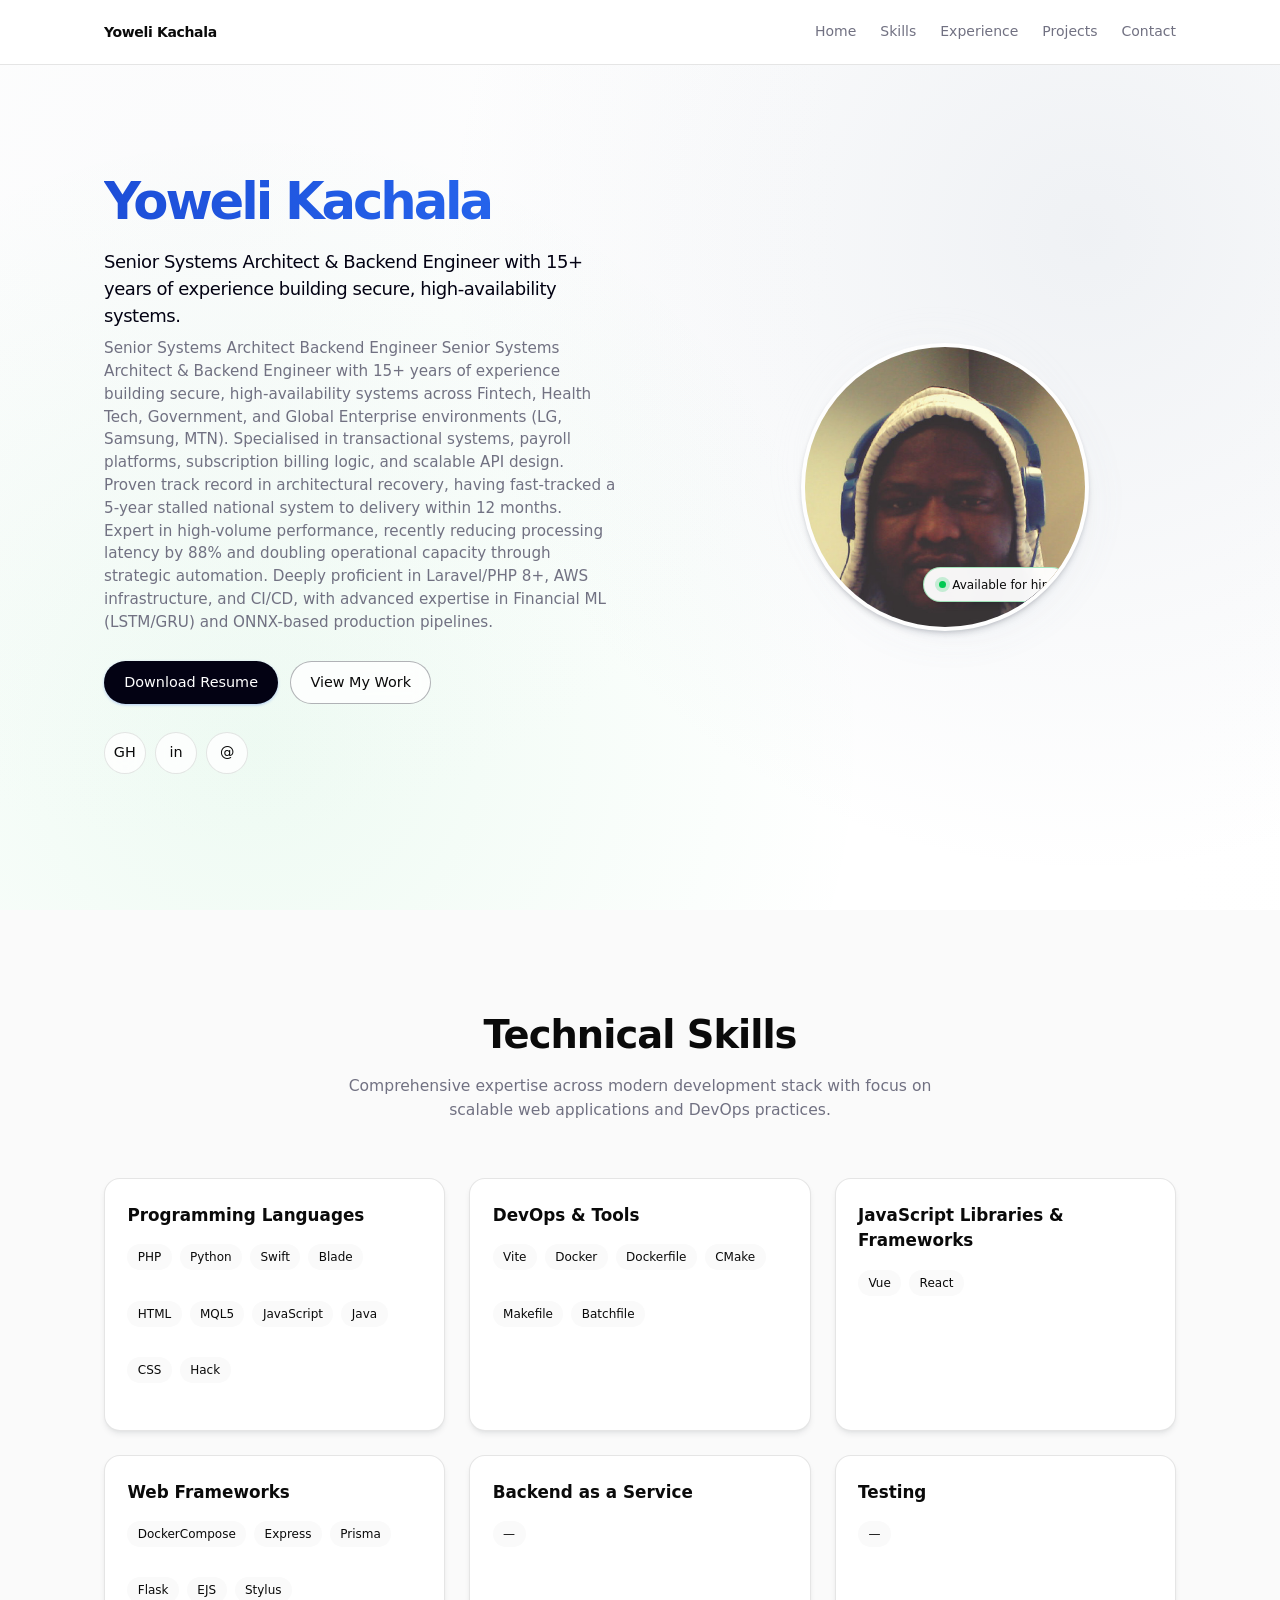
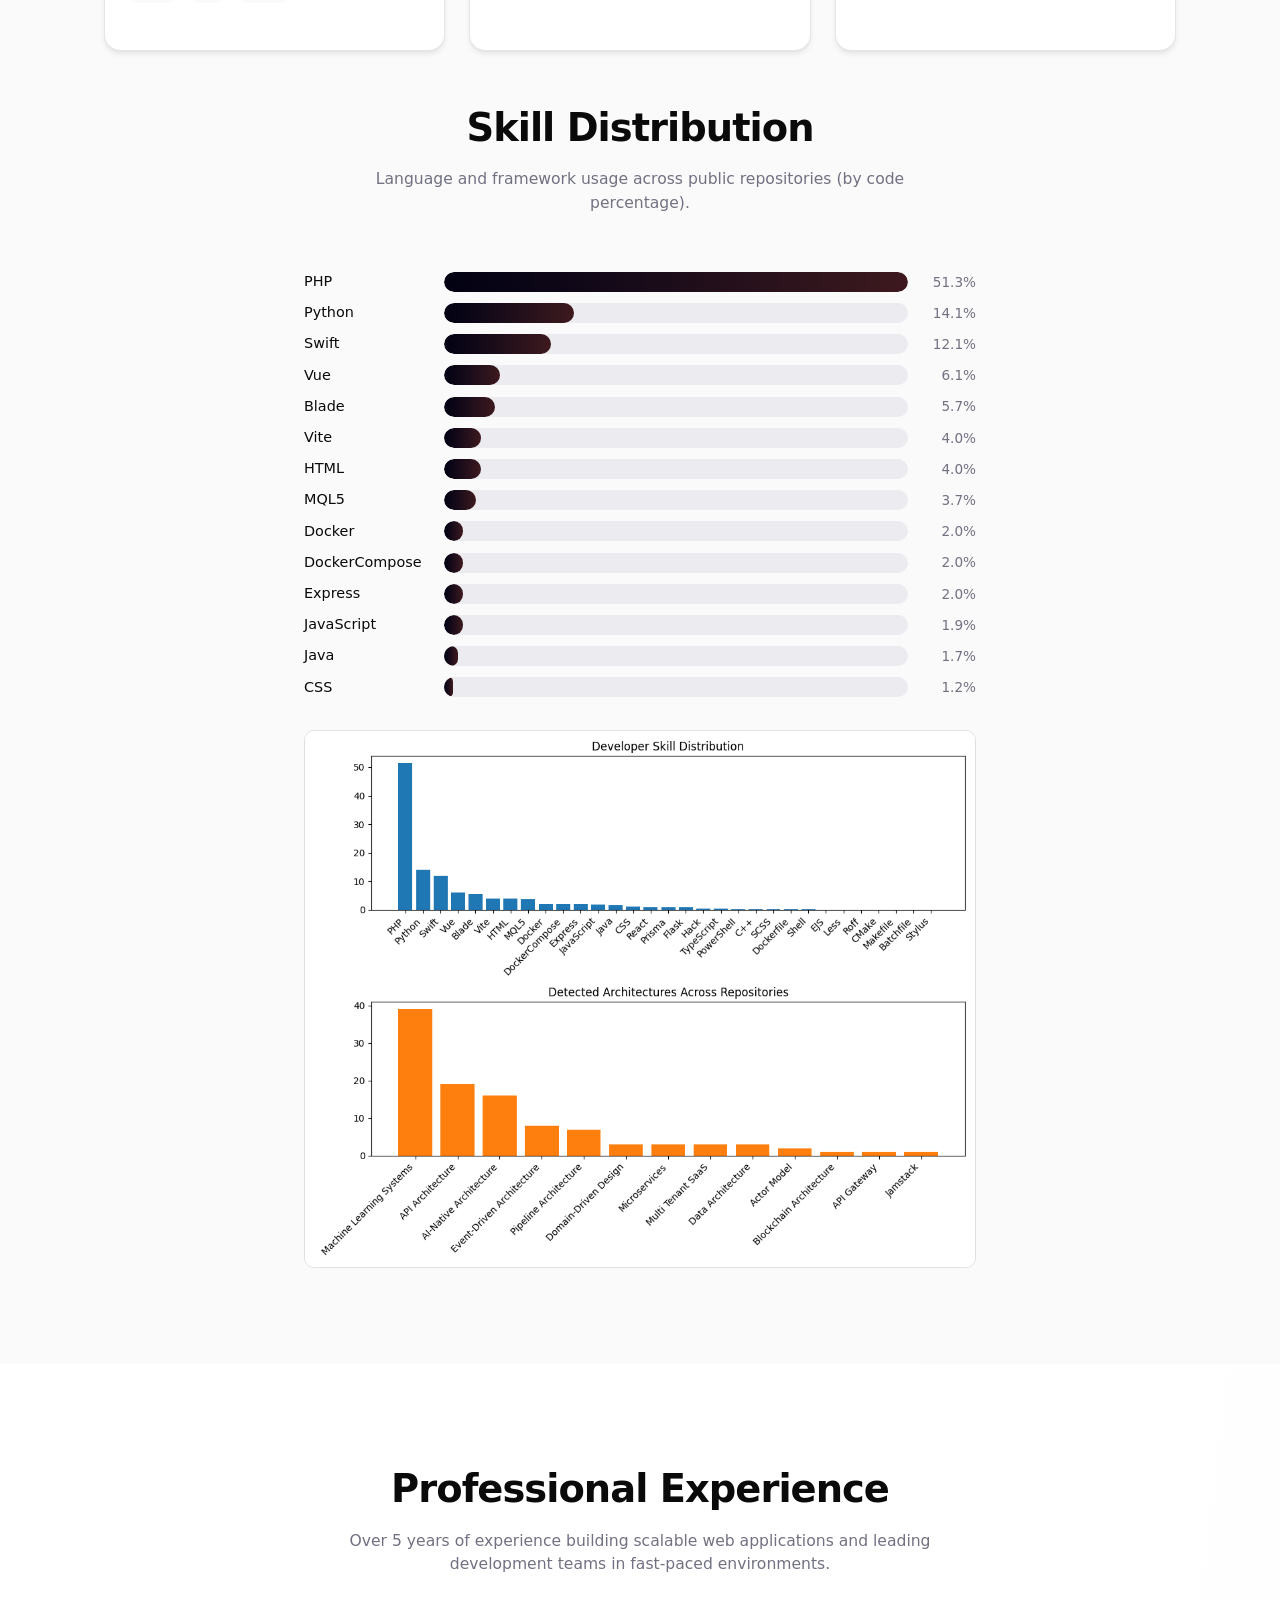
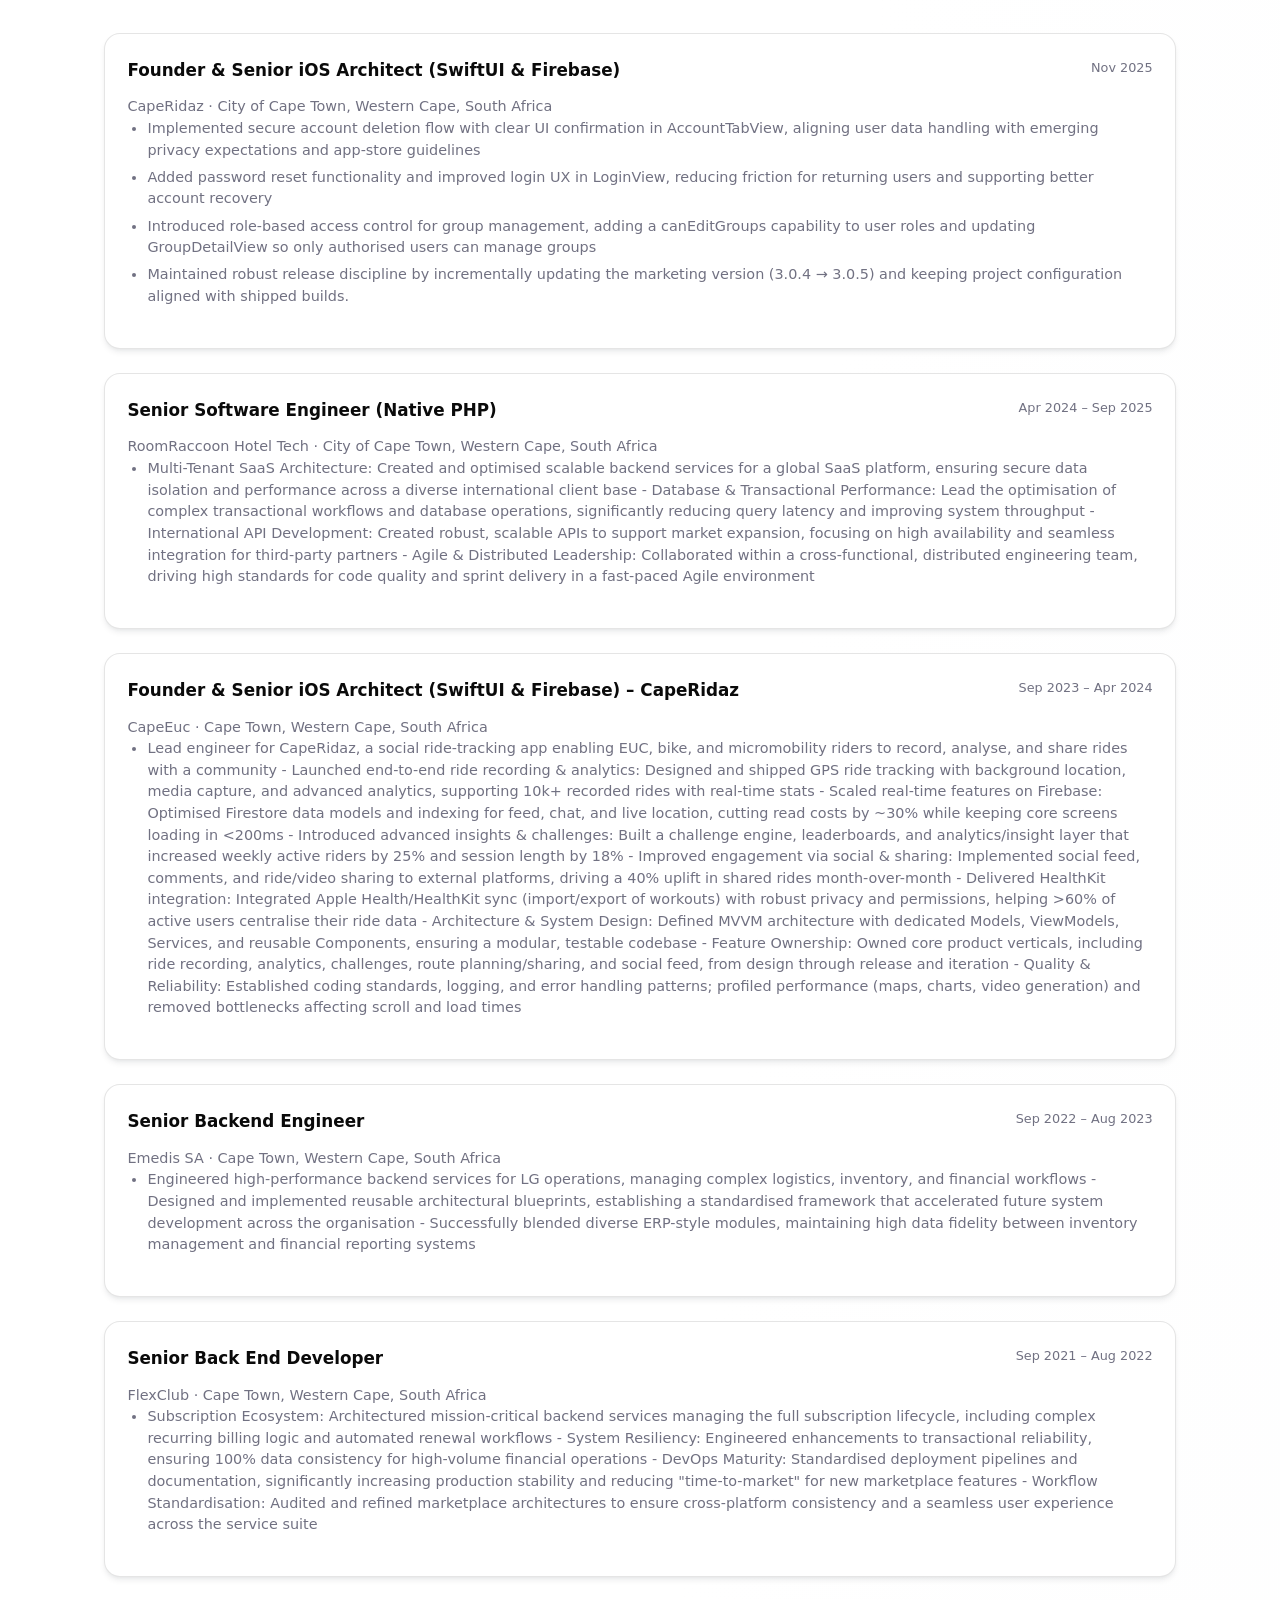
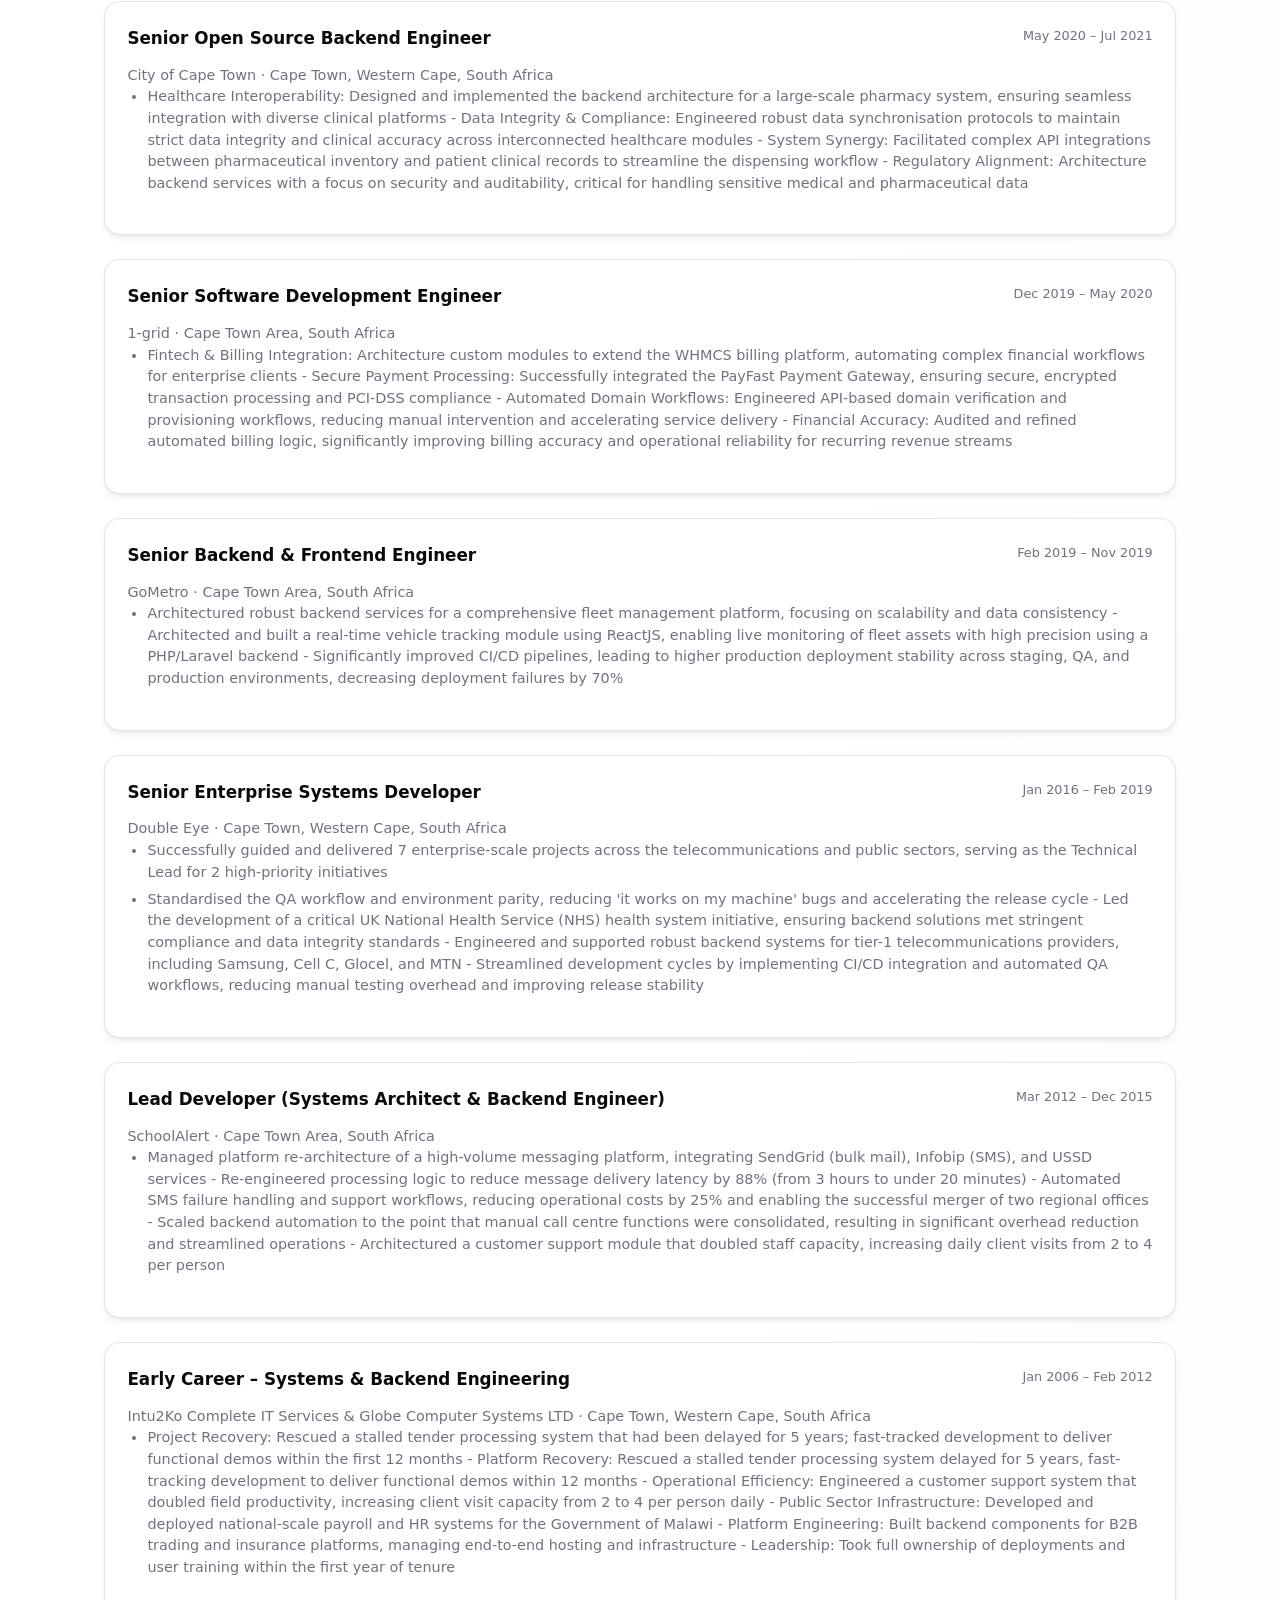
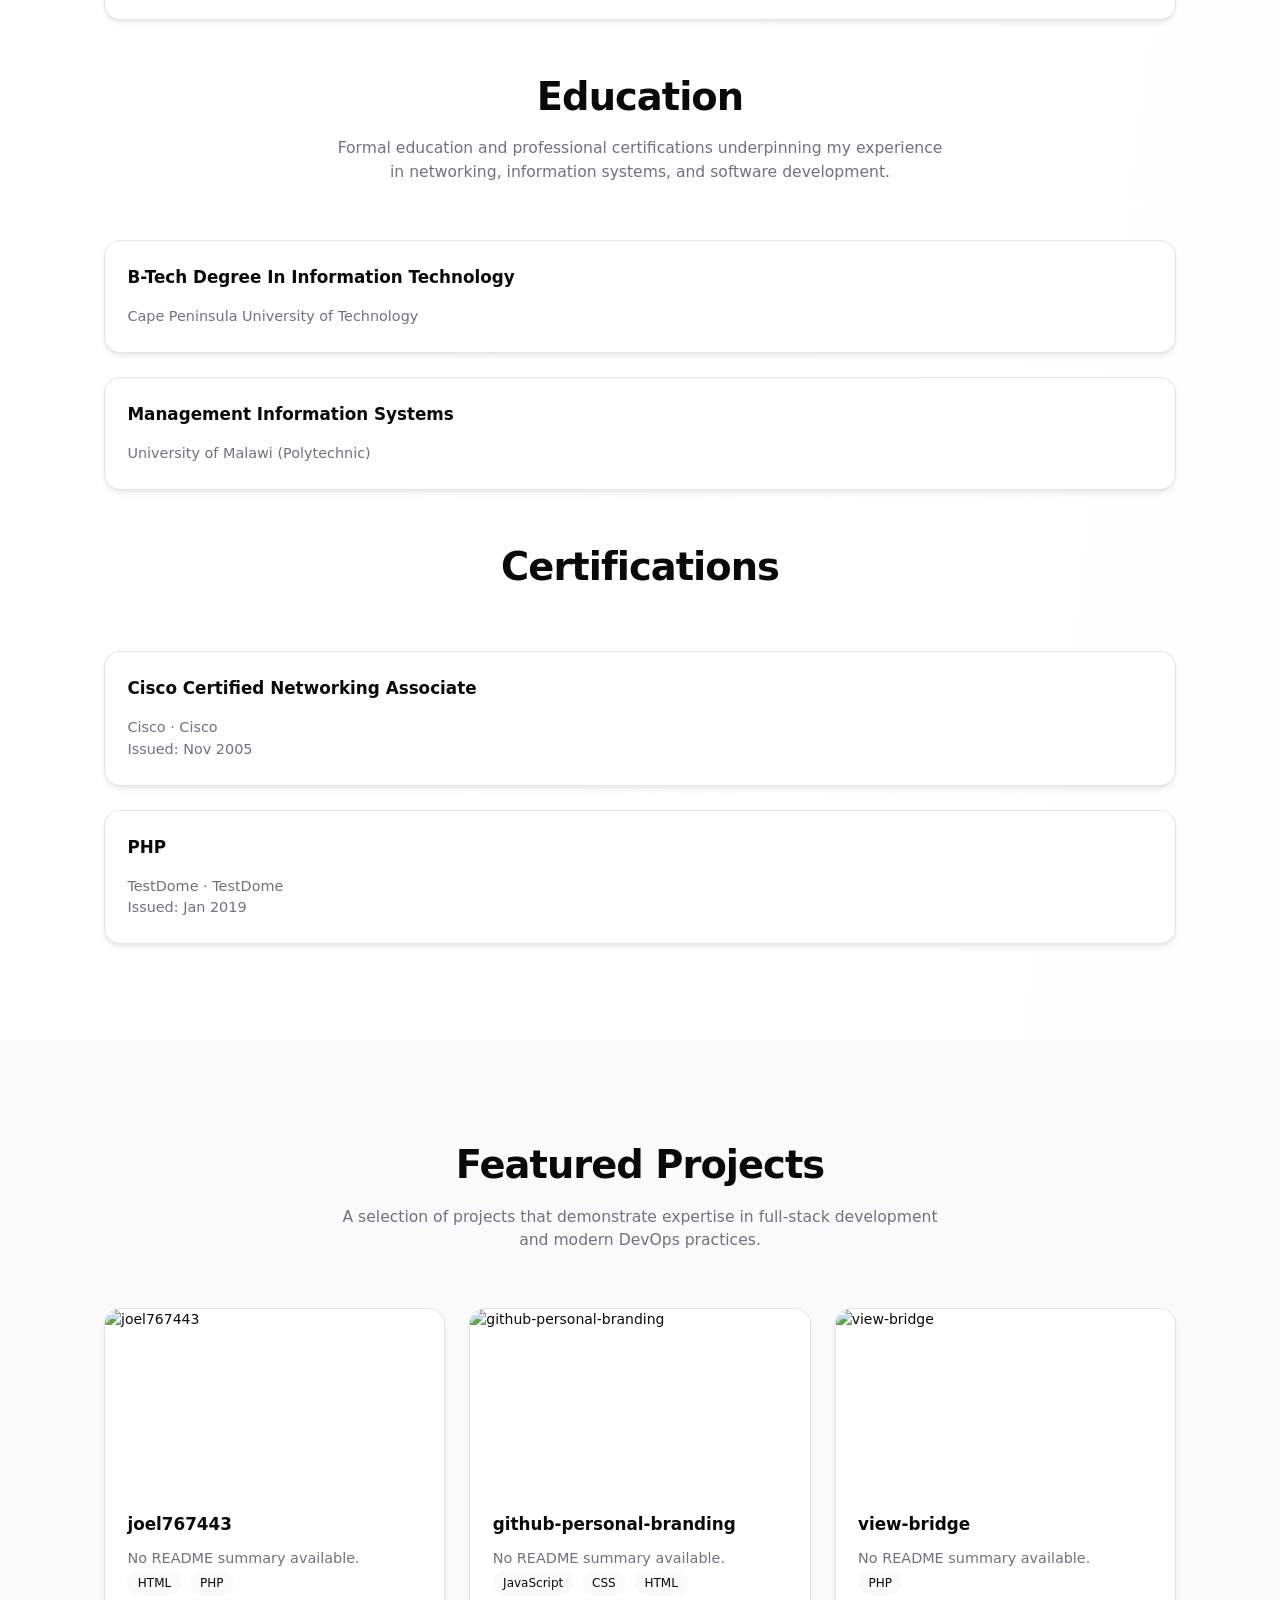
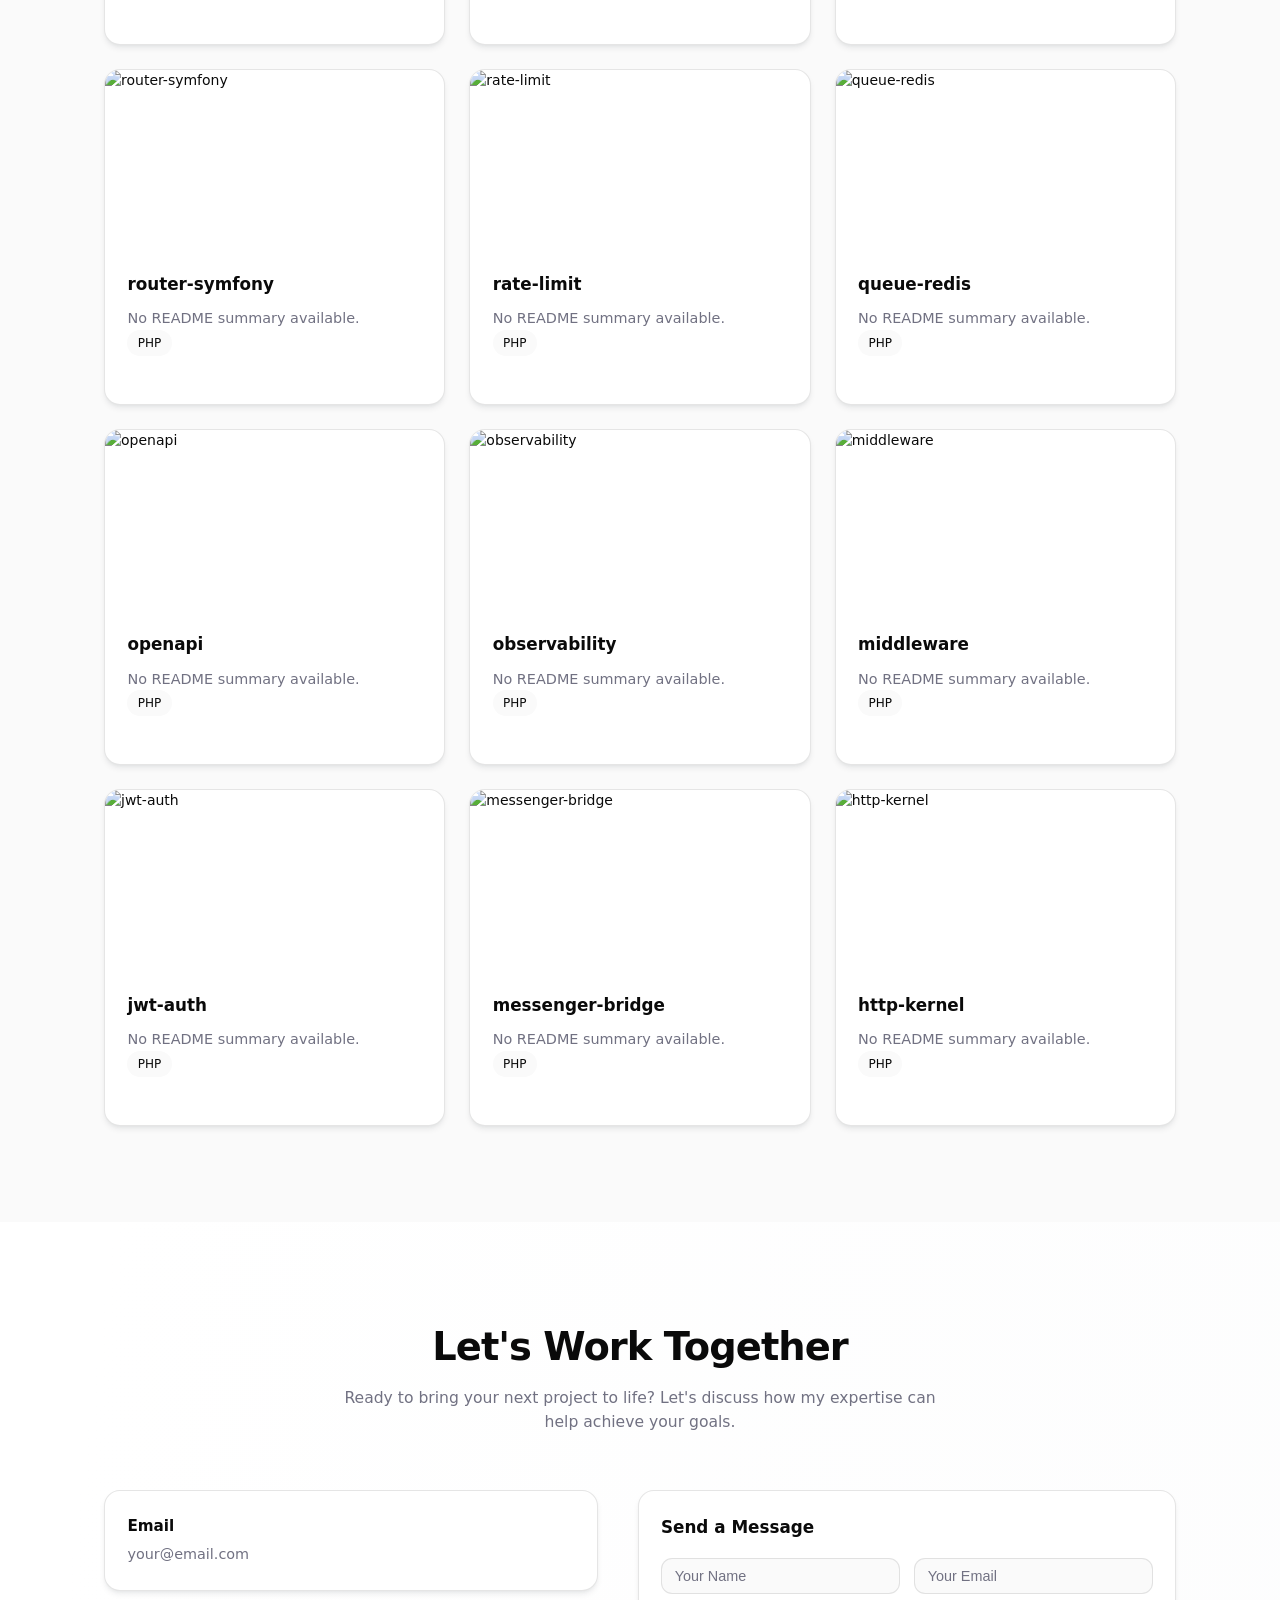
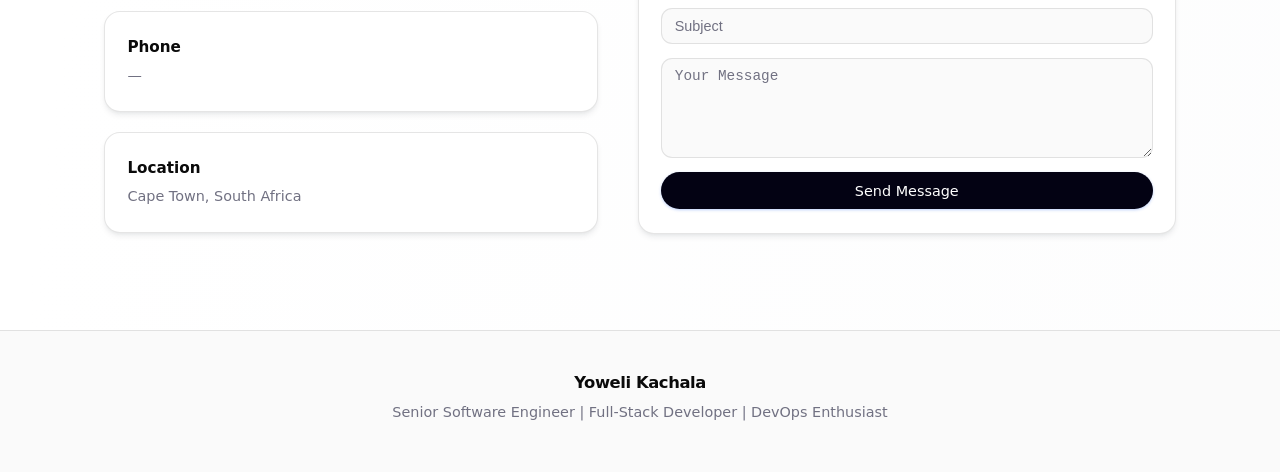
==== index.html @ 2abc6904 "Update portfolio from github-intel-service" ====
<!DOCTYPE html>
<html lang="en">
  <head>
    <meta charset="UTF-8" />
    <meta name="viewport" content="width=device-width, initial-scale=1.0" />
    <title>Senior Software Engineer Portfolio</title>
    <style>
:root {
  -webkit-locale: "en";
  --banner-height: 48px;
  --full-height-with-banner: calc(100dvh - var(--banner-height));
  --100dvw: 100dvw;
  --100dvh: 100dvh;
  --font-sans: ui-sans-serif, system-ui, sans-serif, "Apple Color Emoji", "Segoe UI Emoji", "Segoe UI Symbol", "Noto Color Emoji";
  --font-mono: ui-monospace, SFMono-Regular, Menlo, Monaco, Consolas, "Liberation Mono", "Courier New", monospace;
  --color-green-500: oklch(.723 .219 149.579);
  --color-gray-100: oklch(.967 .003 264.542);
  --color-black: #000;
  --color-white: #fff;
  --spacing: .25rem;
  --container-sm: 24rem;
  --container-md: 28rem;
  --container-lg: 32rem;
  --container-2xl: 42rem;
  --container-4xl: 56rem;
  --container-6xl: 72rem;
  --container-7xl: 80rem;
  --text-xs: .75rem;
  --text-xs--line-height: calc(1 / .75);
  --text-sm: .875rem;
  --text-sm--line-height: calc(1.25 / .875);
  --text-base: 1rem;
  --text-base--line-height: calc(1.5 / 1);
  --text-lg: 1.125rem;
  --text-lg--line-height: calc(1.75 / 1.125);
  --text-xl: 1.25rem;
  --text-xl--line-height: calc(1.75 / 1.25);
  --text-2xl: 1.5rem;
  --text-2xl--line-height: calc(2 / 1.5);
  --text-3xl: 1.875rem;
  --text-3xl--line-height: calc(2.25 / 1.875);
  --text-4xl: 2.25rem;
  --text-4xl--line-height: calc(2.5 / 2.25);
  --text-5xl: 3rem;
  --text-5xl--line-height: 1;
  --text-6xl: 3.75rem;
  --text-6xl--line-height: 1;
  --text-7xl: 4.5rem;
  --text-7xl--line-height: 1;
  --font-weight-semibold: 600;
  --tracking-tight: -.025em;
  --tracking-widest: .1em;
  --leading-relaxed: 1.625;
  --radius-xs: .125rem;
  --radius-2xl: 1rem;
  --ease-in-out: cubic-bezier(.4, 0, .2, 1);
  --animate-pulse: pulse 2s cubic-bezier(.4, 0, .6, 1) infinite;
  --animate-bounce: bounce 1s infinite;
  --blur-sm: 8px;
  --blur-3xl: 64px;
  --aspect-video: 16 / 9;
  --default-transition-duration: .15s;
  --default-transition-timing-function: cubic-bezier(.4, 0, .2, 1);
  --default-font-family: var(--font-sans);
  --default-font-feature-settings: var(--font-sans--font-feature-settings);
  --default-font-variation-settings: var(--font-sans--font-variation-settings);
  --default-mono-font-family: var(--font-mono);
  --default-mono-font-feature-settings: var(--font-mono--font-feature-settings);
  --default-mono-font-variation-settings: var(--font-mono--font-variation-settings);
  --color-border: var(--border);
  --font-size: 14px;
  --background: #fff;
  --foreground: oklch(.145 0 0);
  --card: #fff;
  --card-foreground: oklch(.145 0 0);
  --popover: oklch(1 0 0);
  --popover-foreground: oklch(.145 0 0);
  --primary: #030213;
  --primary-foreground: oklch(1 0 0);
  --secondary: oklch(.95 .0058 264.53);
  --secondary-foreground: #030213;
  --muted: #ececf0;
  --muted-foreground: #717182;
  --accent: #e9ebef;
  --accent-foreground: #030213;
  --destructive: #d4183d;
  --destructive-foreground: #fff;
  --border: #0000001a;
  --input: transparent;
  --input-background: #f3f3f5;
  --switch-background: #cbced4;
  --font-weight-medium: 500;
  --font-weight-normal: 400;
  --ring: oklch(.708 0 0);
  --chart-1: oklch(.646 .222 41.116);
  --chart-2: oklch(.6 .118 184.704);
  --chart-3: oklch(.398 .07 227.392);
  --chart-4: oklch(.828 .189 84.429);
  --chart-5: oklch(.769 .188 70.08);
  --radius: .625rem;
  --sidebar: oklch(.985 0 0);
  --sidebar-foreground: oklch(.145 0 0);
  --sidebar-primary: #030213;
  --sidebar-primary-foreground: oklch(.985 0 0);
  --sidebar-accent: oklch(.97 0 0);
  --sidebar-accent-foreground: oklch(.205 0 0);
  --sidebar-border: oklch(.922 0 0);
  --sidebar-ring: oklch(.708 0 0);
}

*,
*::before,
*::after {
  box-sizing: border-box;
  border: 0 solid;
  margin: 0;
  padding: 0;
  border-color: var(--border);
  outline-color: color-mix(in oklab, var(--ring) 50%, transparent);
}

html {
  -webkit-text-size-adjust: 100%;
  tab-size: 4;
  line-height: 1.5;
}

body {
  font-synthesis: none;
  line-height: inherit;
  font-family: var(--default-font-family, ui-sans-serif, system-ui, sans-serif, "Apple Color Emoji", "Segoe UI Emoji", "Segoe UI Symbol", "Noto Color Emoji");
  font-feature-settings: var(--default-font-feature-settings, normal);
  font-variation-settings: var(--default-font-variation-settings, normal);
  -webkit-tap-highlight-color: transparent;
  font-size: var(--font-size);
  background-color: var(--background);
  color: var(--foreground);
  transition: background-color .3s, color .3s, color-scheme .3s;
}

img {
  max-width: 100%;
  display: block;
}

a {
  color: inherit;
  text-decoration: none;
}

button {
  font-family: inherit;
}

.page {
  background: linear-gradient(
    to bottom right,
    var(--background) 0%,
    var(--background) 50%,
    color-mix(in oklab, var(--accent) 10%, transparent) 100%
  );
}

.container {
  max-width: 1120px;
  margin: 0 auto;
  padding: 0 1.5rem;
}

.section {
  padding: 6rem 0;
}

.section-alt {
  background: oklch(.985 0 0);
}

.section-header {
  text-align: center;
  margin-bottom: 3.5rem;
}

.section-header h2 {
  font-size: clamp(2rem, 3vw, 2.5rem);
  letter-spacing: var(--tracking-tight);
  margin: 0 0 0.75rem;
}

.section-header p {
  margin: 0 auto;
  max-width: 38rem;
  color: var(--muted-foreground);
  font-size: 0.975rem;
}

.grid {
  display: grid;
  gap: 1.5rem;
}

.skills-grid {
  grid-template-columns: repeat(auto-fit, minmax(260px, 1fr));
}

.skill-distribution {
  margin-top: 1rem;
  max-width: 42rem;
  margin-left: auto;
  margin-right: auto;
}

.skill-distribution-row {
  display: grid;
  grid-template-columns: minmax(0, 8rem) 1fr minmax(0, 3.5rem);
  align-items: center;
  gap: 0.75rem;
  margin-bottom: 0.6rem;
  font-size: 0.9rem;
}

.skill-distribution-label {
  font-weight: var(--font-weight-medium);
  color: var(--foreground);
}

.skill-distribution-bar-wrap {
  height: 1.25rem;
  border-radius: 999px;
  background: var(--muted);
  overflow: hidden;
}

.skill-distribution-bar {
  height: 100%;
  border-radius: 999px;
  background: linear-gradient(90deg, var(--primary) 0%, color-mix(in oklab, var(--primary) 70%, var(--chart-1)) 100%);
  min-width: 2px;
  transition: width 0.4s ease;
}

.skill-distribution-pct {
  text-align: right;
  color: var(--muted-foreground);
  font-size: 0.85rem;
}

.skill-distribution-chart {
  width: 100%;
  max-width: 42rem;
  margin: 2rem auto 0;
}

.skill-distribution-chart img {
  max-width: 100%;
  height: auto;
  border-radius: 0.625rem;
  border: 1px solid var(--border);
  display: block;
}

.projects-grid {
  grid-template-columns: repeat(auto-fit, minmax(280px, 1fr));
}

.contact-grid {
  grid-template-columns: minmax(0, 1.1fr) minmax(0, 1.2fr);
  gap: 2.5rem;
  align-items: start;
}

.nav {
  position: sticky;
  top: 0;
  z-index: 30;
  backdrop-filter: blur(12px);
  background: color-mix(in oklab, var(--background) 95%, transparent);
  border-bottom: 1px solid var(--border);
}

.nav-inner {
  display: flex;
  align-items: center;
  justify-content: space-between;
  height: 4rem;
}

.nav-brand {
  font-weight: var(--font-weight-semibold);
  letter-spacing: var(--tracking-tight);
}

.nav-links {
  display: flex;
  align-items: center;
  gap: 1.5rem;
  font-size: var(--text-sm);
}

.nav-links a {
  color: var(--muted-foreground);
  position: relative;
  padding-bottom: 0.1rem;
  transition: color var(--default-transition-duration) var(--default-transition-timing-function);
}

.nav-links a::after {
  content: '';
  position: absolute;
  left: 0;
  bottom: -0.25rem;
  width: 0;
  height: 2px;
  background: var(--primary);
  transition: width 0.2s ease-out;
}

.nav-links a:hover {
  color: var(--foreground);
}

.nav-links a:hover::after {
  width: 100%;
}

.nav-toggle {
  display: none;
  flex-direction: column;
  gap: 4px;
  background: transparent;
  border: none;
  padding: 0.25rem;
  cursor: pointer;
}

.nav-toggle span {
  width: 20px;
  height: 2px;
  border-radius: 999px;
  background: var(--foreground);
}

.hero {
  position: relative;
  padding-top: 6.5rem;
  padding-bottom: 6.5rem;
  overflow: hidden;
}

.hero-bg {
  position: absolute;
  inset: 0;
  pointer-events: none;
  background:
    radial-gradient(circle at 15% 15%, color-mix(in oklab, var(--accent) 20%, transparent) 0, transparent 50%),
    radial-gradient(circle at 85% 20%, rgba(148, 163, 184, 0.15), transparent 50%),
    radial-gradient(circle at 20% 80%, rgba(34, 197, 94, 0.08), transparent 50%);
}

.hero-inner {
  position: relative;
  display: grid;
  gap: 3.5rem;
  align-items: center;
  grid-template-columns: minmax(0, 1.2fr) minmax(0, 1fr);
  z-index: 1;
}

.hero-content {
  max-width: 32rem;
}

.badge {
  display: inline-flex;
  align-items: center;
  gap: 0.5rem;
  padding: 0.4rem 0.9rem;
  border-radius: 999px;
  font-size: var(--text-xs);
  border: 1px solid color-mix(in oklab, var(--primary) 25%, transparent);
  background: color-mix(in oklab, var(--accent) 15%, transparent);
  color: var(--primary);
  margin-bottom: 1.4rem;
}

.badge-icon {
  font-size: 0.8rem;
}

.hero-title {
  font-size: clamp(2.3rem, 4vw, 3.4rem);
  letter-spacing: -0.06em;
  line-height: 1.03;
  margin: 0 0 1.25rem;
}

.hero-title span:first-child {
  display: block;
  font-size: 0.95rem;
  color: var(--muted-foreground);
  margin-bottom: 0.4rem;
}

.hero-name {
  display: inline-block;
  background: linear-gradient(to right, #1d4ed8, #2563eb);
  -webkit-background-clip: text;
  background-clip: text;
  color: transparent;
}

.hero-headline {
  margin: 0 0 0.5rem;
  color: var(--primary);
  font-size: var(--text-lg);
  font-weight: var(--font-weight-medium);
  letter-spacing: var(--tracking-tight);
}

.hero-subtitle {
  margin: 0 0 0.8rem;
  color: var(--muted-foreground);
  font-size: var(--text-base);
}

.hero-description {
  margin: 0 0 1.75rem;
  color: var(--muted-foreground);
  font-size: 0.95rem;
}

.highlight {
  color: var(--primary);
}

.hero-actions {
  display: flex;
  flex-wrap: wrap;
  gap: 0.75rem;
  margin-bottom: 1.75rem;
}

.btn {
  display: inline-flex;
  align-items: center;
  justify-content: center;
  gap: 0.4rem;
  font-size: 0.9rem;
  padding: 0.6rem 1.2rem;
  border-radius: 999px;
  border: 1px solid transparent;
  cursor: pointer;
  transition:
    background var(--default-transition-duration) var(--default-transition-timing-function),
    color var(--default-transition-duration) var(--default-transition-timing-function),
    border-color var(--default-transition-duration) var(--default-transition-timing-function),
    transform 0.15s ease,
    box-shadow 0.15s ease;
}

.btn-primary {
  background: var(--primary);
  color: var(--primary-foreground);
  box-shadow: 0 1px 3px rgba(37, 99, 235, 0.3);
}

.btn-primary:hover {
  background: color-mix(in oklab, var(--primary) 90%, black);
  transform: translateY(-1px);
  box-shadow: 0 4px 12px rgba(37, 99, 235, 0.35);
}

.btn-outline {
  border-color: color-mix(in oklab, var(--primary) 30%, transparent);
  color: var(--foreground);
  background: color-mix(in oklab, var(--background) 80%, transparent);
  backdrop-filter: blur(8px);
}

.btn-outline:hover {
  border-color: color-mix(in oklab, var(--primary) 50%, transparent);
  background: color-mix(in oklab, var(--accent) 20%, transparent);
}

.btn-ghost {
  border-color: var(--border);
  background: transparent;
  font-size: 0.8rem;
  padding-inline: 0.9rem;
}

.btn-ghost:hover {
  background: oklch(.985 0 0);
}

.btn-small {
  font-size: 0.8rem;
  padding: 0.5rem 1rem;
}

.btn-full {
  width: 100%;
}

.hero-social {
  display: flex;
  gap: 0.6rem;
  margin-bottom: 2rem;
}

.icon-button {
  width: 2.6rem;
  height: 2.6rem;
  border-radius: 999px;
  border: 1px solid var(--border);
  background: color-mix(in oklab, var(--background) 80%, transparent);
  backdrop-filter: blur(8px);
  display: inline-flex;
  align-items: center;
  justify-content: center;
  font-size: 0.9rem;
  color: var(--foreground);
  transition:
    background var(--default-transition-duration) var(--default-transition-timing-function),
    border-color var(--default-transition-duration) var(--default-transition-timing-function),
    transform 0.15s ease;
}

.icon-button:hover {
  border-color: color-mix(in oklab, var(--primary) 50%, transparent);
  background: color-mix(in oklab, var(--accent) 20%, transparent);
  transform: translateY(-1px);
}

.hero-stats {
  display: grid;
  grid-template-columns: repeat(3, minmax(0, 1fr));
  gap: 1.25rem;
  margin-top: 1.5rem;
}

.stat-number {
  font-size: 1.35rem;
  font-weight: var(--font-weight-semibold);
}

.stat-label {
  font-size: 0.8rem;
  color: var(--muted-foreground);
}

.hero-image-wrapper {
  position: relative;
  justify-self: center;
}

.hero-image-glow {
  position: absolute;
  inset: 0;
  border-radius: 999px;
  background:
    radial-gradient(circle at 20% 0, color-mix(in oklab, var(--accent) 20%, transparent) 0, transparent 60%),
    radial-gradient(circle at 80% 100%, rgba(148, 163, 184, 0.2), transparent 70%);
  filter: blur(24px);
  opacity: 0.8;
}

.hero-image-card {
  position: relative;
  width: min(18rem, 70vw);
  aspect-ratio: 1 / 1;
  border-radius: 999px;
  overflow: hidden;
  border: 4px solid color-mix(in oklab, var(--background) 80%, transparent);
  box-shadow: 0 4px 6px -1px rgba(15, 23, 42, 0.15), 0 2px 4px -2px rgba(15, 23, 42, 0.15);
  background: oklch(.985 0 0);
}

.hero-image-card img {
  width: 100%;
  height: 100%;
  object-fit: cover;
  transform-origin: center;
  transition: transform 4s ease-out;
}

.hero-image-card:hover img {
  transform: scale(1.05);
}

.hero-availability {
  position: absolute;
  bottom: 1.6rem;
  right: 1rem;
  padding: 0.45rem 0.9rem;
  border-radius: 999px;
  border: 1px solid rgba(34, 197, 94, 0.4);
  background: color-mix(in oklab, var(--background) 95%, transparent);
  backdrop-filter: blur(8px);
  font-size: var(--text-xs);
  display: inline-flex;
  align-items: center;
  gap: 0.4rem;
  box-shadow: 0 4px 6px -1px rgba(15, 23, 42, 0.15), 0 2px 4px -2px rgba(15, 23, 42, 0.15);
}

.hero-availability .dot {
  width: 0.45rem;
  height: 0.45rem;
  border-radius: 999px;
  background: var(--color-green-500);
  box-shadow: 0 0 0 4px color-mix(in oklab, var(--color-green-500) 20%, transparent);
}

.hero-scroll {
  position: relative;
  z-index: 1;
  margin-top: 3rem;
  text-align: center;
  font-size: 0.8rem;
  color: var(--muted-foreground);
}

.card {
  background: var(--card);
  border-radius: var(--radius-2xl);
  border: 1px solid var(--border);
  padding: 1.5rem 1.4rem;
  box-shadow: 0 4px 6px -1px rgba(15, 23, 42, 0.08), 0 2px 4px -2px rgba(15, 23, 42, 0.06);
}

.card-title {
  font-size: 1.05rem;
  margin: 0 0 1rem;
}

.badges {
  display: flex;
  flex-wrap: wrap;
  gap: 0.5rem;
}

.badge:not(.badge-available) {
  border-radius: 999px;
  padding: 0.25rem 0.65rem;
  border-width: 0;
  background: oklch(.985 0 0);
  color: var(--foreground);
  font-size: var(--text-xs);
}

.badge-outline {
  border: 1px solid var(--border);
  background: transparent;
  color: var(--foreground);
}

.muted {
  color: var(--muted-foreground);
  font-size: 0.9rem;
}

.accent {
  color: var(--primary);
  font-size: 0.9rem;
  margin-top: 0.3rem;
}

.stacked-cards {
  display: flex;
  flex-direction: column;
  gap: 1.5rem;
}

.experience-header {
  display: flex;
  justify-content: space-between;
  gap: 1.25rem;
  margin-bottom: 0.85rem;
}

.experience-header h3 {
  margin: 0;
  font-size: 1.05rem;
}

.exp-bullets {
  margin: 0 0 1rem;
  padding-left: 1.25rem;
  font-size: 0.9rem;
  color: var(--muted-foreground);
}

.exp-bullets li {
  margin-bottom: 0.35rem;
}

.exp-bullets li:last-child {
  margin-bottom: 0;
}

.experience-meta {
  display: flex;
  flex-direction: column;
  gap: 0.15rem;
  font-size: 0.8rem;
  color: var(--muted-foreground);
  text-align: right;
}

.project-card {
  padding: 0;
  overflow: hidden;
  display: flex;
  flex-direction: column;
}

.project-image img {
  width: 100%;
  height: 180px;
  object-fit: cover;
  transform-origin: center;
  transition: transform 0.5s ease;
}

.project-card:hover .project-image img {
  transform: scale(1.05);
}

.project-body {
  padding: 1.4rem 1.4rem 1.6rem;
}

.project-body h3 {
  margin: 0 0 0.7rem;
  font-size: 1.05rem;
}

.project-actions {
  display: flex;
  gap: 0.7rem;
  margin-top: 1.2rem;
}

.contact-details {
  display: flex;
  flex-direction: column;
  gap: 1.25rem;
}

.contact-item h3 {
  margin: 0 0 0.4rem;
  font-size: 0.95rem;
}

.contact-form-card h3 {
  margin: 0 0 1.1rem;
  font-size: 1.05rem;
}

.contact-form {
  display: flex;
  flex-direction: column;
  gap: 0.9rem;
}

.form-row {
  display: grid;
  grid-template-columns: repeat(2, minmax(0, 1fr));
  gap: 0.9rem;
}

.contact-form input,
.contact-form textarea {
  width: 100%;
  border-radius: 0.7rem;
  border: 1px solid var(--border);
  background: oklch(.985 0 0);
  padding: 0.55rem 0.8rem;
  color: var(--foreground);
  font-size: 0.9rem;
  outline: none;
  transition:
    border-color var(--default-transition-duration) var(--default-transition-timing-function),
    box-shadow var(--default-transition-duration) var(--default-transition-timing-function);
  resize: vertical;
}

.contact-form input::placeholder,
.contact-form textarea::placeholder {
  color: var(--muted-foreground);
}

.contact-form input:focus,
.contact-form textarea:focus {
  border-color: var(--primary);
  box-shadow: 0 0 0 2px color-mix(in oklab, var(--primary) 20%, transparent);
}

.footer {
  border-top: 1px solid var(--border);
  padding: 2.5rem 0 3rem;
  background: oklch(.985 0 0);
}

.footer .container {
  text-align: center;
}

.footer h3 {
  margin: 0 0 0.4rem;
  letter-spacing: var(--tracking-tight);
}

.footer .small {
  font-size: 0.78rem;
}

@media (max-width: 900px) {
  .hero-inner {
    grid-template-columns: minmax(0, 1fr);
  }

  .hero-image-wrapper {
    order: -1;
  }

  .hero {
    padding-top: 5.5rem;
  }

  .hero-stats {
    grid-template-columns: repeat(3, minmax(0, 1fr));
  }

  .contact-grid {
    grid-template-columns: minmax(0, 1fr);
  }
}

@media (max-width: 720px) {
  .nav-inner {
    height: auto;
    padding-top: 0.6rem;
    padding-bottom: 0.6rem;
  }

  .nav-links {
    position: absolute;
    inset-inline: 0;
    top: 100%;
    padding: 0.75rem 1.5rem 1rem;
    background: color-mix(in oklab, var(--background) 98%, transparent);
    border-bottom: 1px solid var(--border);
    flex-direction: column;
    align-items: flex-start;
    transform-origin: top;
    transform: scaleY(0.8);
    opacity: 0;
    visibility: hidden;
    pointer-events: none;
    transition:
      opacity 0.16s ease,
      transform 0.16s ease,
      visibility 0.16s;
    font-size: 0.9rem;
    gap: 0.75rem;
  }

  .nav-links-open {
    opacity: 1;
    visibility: visible;
    pointer-events: auto;
    transform: scaleY(1);
  }

  .nav-toggle {
    display: flex;
  }

  .hero-content {
    max-width: none;
  }

  .hero-stats {
    grid-template-columns: repeat(3, minmax(0, 1fr));
    gap: 1rem;
  }

  .form-row {
    grid-template-columns: minmax(0, 1fr);
  }
}

@media (max-width: 480px) {
  .section {
    padding: 4.5rem 0;
  }

  .hero {
    padding-top: 5rem;
  }

  .hero-title {
    font-size: 2.15rem;
  }

  .hero-stats {
    grid-template-columns: repeat(3, minmax(0, 1fr));
    gap: 0.75rem;
  }

  .card {
    border-radius: 0.75rem;
  }
}


</style>
  </head>
  <body>
    <div class="page">
      <nav class="nav">
  <div class="nav-inner container">
    <div class="nav-brand">Yoweli Kachala</div>
    <button class="nav-toggle" id="navToggle" aria-label="Toggle navigation">
      <span></span>
      <span></span>
      <span></span>
    </button>
    <div class="nav-links" id="navLinks">
      <a href="#home">Home</a>
      <a href="#skills">Skills</a>
      <a href="#experience">Experience</a>
      <a href="#projects">Projects</a>
      <a href="#contact">Contact</a>
    </div>
  </div>
</nav>

      <main>
  <section id="home" class="section hero">
  <div class="hero-bg"></div>
  <div class="hero-inner container">
    <div class="hero-content">
      <h1 class="hero-title">
        <span></span>
        <span class="hero-name">Yoweli Kachala</span>
      </h1>
      <p class="hero-headline">Senior Systems Architect &amp; Backend Engineer with 15+ years of experience building secure, high-availability systems.</p>
      
      <p class="hero-description">Senior Systems Architect Backend Engineer Senior Systems Architect &amp; Backend Engineer with 15+ years of experience building secure, high-availability systems across Fintech, Health Tech, Government, and Global Enterprise environments (LG, Samsung, MTN). Specialised in transactional systems, payroll platforms, subscription billing logic, and scalable API design. Proven track record in architectural recovery, having fast-tracked a 5-year stalled national system to delivery within 12 months. Expert in high-volume performance, recently reducing processing latency by 88% and doubling operational capacity through strategic automation. Deeply proficient in Laravel/PHP 8+, AWS infrastructure, and CI/CD, with advanced expertise in Financial ML (LSTM/GRU) and ONNX-based production pipelines.</p>
      <div class="hero-actions">
        <a href="cv.pdf" target="_blank" class="btn btn-primary">Download Resume</a>
        <a href="#projects" class="btn btn-outline">View My Work</a>
      </div>
      <div class="hero-social">
        <a href="#" aria-label="GitHub" class="icon-button">GH</a>
        <a href="#" aria-label="LinkedIn" class="icon-button">in</a>
        <a href="#contact" aria-label="Email" class="icon-button">@</a>
      </div>
    </div>
    <div class="hero-image-wrapper">
      <div class="hero-image-glow"></div>
      <div class="hero-image-card">
        <img src="img/985991.jpg" alt="Yoweli Kachala - Senior Systems Architect &amp; Backend Engineer with 15+ years of experience building secure, high-availability systems." />
        <div class="hero-availability">
          <span class="dot"></span>
          Available for hire
        </div>
      </div>
    </div>
  </div>
</section>

  <section id="skills" class="section section-alt">
  <div class="container">
    <header class="section-header">
      <h2>Technical Skills</h2>
      <p>
        Comprehensive expertise across modern development stack with focus on scalable web applications and DevOps practices.
      </p>
    </header>

    <div class="grid skills-grid">
      <article class="card">
          <h3 class="card-title">Programming Languages</h3>
          <div class="badges"><span class="badge">PHP</span><span class="badge">Python</span><span class="badge">Swift</span><span class="badge">Blade</span><span class="badge">HTML</span><span class="badge">MQL5</span><span class="badge">JavaScript</span><span class="badge">Java</span><span class="badge">CSS</span><span class="badge">Hack</span></div>
        </article>
      <article class="card">
          <h3 class="card-title">DevOps &amp; Tools</h3>
          <div class="badges"><span class="badge">Vite</span><span class="badge">Docker</span><span class="badge">Dockerfile</span><span class="badge">CMake</span><span class="badge">Makefile</span><span class="badge">Batchfile</span></div>
        </article>
      <article class="card">
          <h3 class="card-title">JavaScript Libraries &amp; Frameworks</h3>
          <div class="badges"><span class="badge">Vue</span><span class="badge">React</span></div>
        </article>
      <article class="card">
          <h3 class="card-title">Web Frameworks</h3>
          <div class="badges"><span class="badge">DockerCompose</span><span class="badge">Express</span><span class="badge">Prisma</span><span class="badge">Flask</span><span class="badge">EJS</span><span class="badge">Stylus</span></div>
        </article>
      <article class="card">
          <h3 class="card-title">Backend as a Service</h3>
          <div class="badges"><span class="badge">—</span></div>
        </article>
      <article class="card">
          <h3 class="card-title">Testing</h3>
          <div class="badges"><span class="badge">—</span></div>
        </article>
    </div>

    <header class="section-header" style="margin-top: 3rem;">
      <h2>Skill Distribution</h2>
      <p>Language and framework usage across public repositories (by code percentage).</p>
    </header>
    <div class="skill-distribution">
<div class="skill-distribution-row">
      <span class="skill-distribution-label">PHP</span>
      <div class="skill-distribution-bar-wrap">
        <div class="skill-distribution-bar" style="width: 100%"></div>
      </div>
      <span class="skill-distribution-pct">51.3%</span>
    </div>
<div class="skill-distribution-row">
      <span class="skill-distribution-label">Python</span>
      <div class="skill-distribution-bar-wrap">
        <div class="skill-distribution-bar" style="width: 28%"></div>
      </div>
      <span class="skill-distribution-pct">14.1%</span>
    </div>
<div class="skill-distribution-row">
      <span class="skill-distribution-label">Swift</span>
      <div class="skill-distribution-bar-wrap">
        <div class="skill-distribution-bar" style="width: 23%"></div>
      </div>
      <span class="skill-distribution-pct">12.1%</span>
    </div>
<div class="skill-distribution-row">
      <span class="skill-distribution-label">Vue</span>
      <div class="skill-distribution-bar-wrap">
        <div class="skill-distribution-bar" style="width: 12%"></div>
      </div>
      <span class="skill-distribution-pct">6.1%</span>
    </div>
<div class="skill-distribution-row">
      <span class="skill-distribution-label">Blade</span>
      <div class="skill-distribution-bar-wrap">
        <div class="skill-distribution-bar" style="width: 11%"></div>
      </div>
      <span class="skill-distribution-pct">5.7%</span>
    </div>
<div class="skill-distribution-row">
      <span class="skill-distribution-label">Vite</span>
      <div class="skill-distribution-bar-wrap">
        <div class="skill-distribution-bar" style="width: 8%"></div>
      </div>
      <span class="skill-distribution-pct">4.0%</span>
    </div>
<div class="skill-distribution-row">
      <span class="skill-distribution-label">HTML</span>
      <div class="skill-distribution-bar-wrap">
        <div class="skill-distribution-bar" style="width: 8%"></div>
      </div>
      <span class="skill-distribution-pct">4.0%</span>
    </div>
<div class="skill-distribution-row">
      <span class="skill-distribution-label">MQL5</span>
      <div class="skill-distribution-bar-wrap">
        <div class="skill-distribution-bar" style="width: 7%"></div>
      </div>
      <span class="skill-distribution-pct">3.7%</span>
    </div>
<div class="skill-distribution-row">
      <span class="skill-distribution-label">Docker</span>
      <div class="skill-distribution-bar-wrap">
        <div class="skill-distribution-bar" style="width: 4%"></div>
      </div>
      <span class="skill-distribution-pct">2.0%</span>
    </div>
<div class="skill-distribution-row">
      <span class="skill-distribution-label">DockerCompose</span>
      <div class="skill-distribution-bar-wrap">
        <div class="skill-distribution-bar" style="width: 4%"></div>
      </div>
      <span class="skill-distribution-pct">2.0%</span>
    </div>
<div class="skill-distribution-row">
      <span class="skill-distribution-label">Express</span>
      <div class="skill-distribution-bar-wrap">
        <div class="skill-distribution-bar" style="width: 4%"></div>
      </div>
      <span class="skill-distribution-pct">2.0%</span>
    </div>
<div class="skill-distribution-row">
      <span class="skill-distribution-label">JavaScript</span>
      <div class="skill-distribution-bar-wrap">
        <div class="skill-distribution-bar" style="width: 4%"></div>
      </div>
      <span class="skill-distribution-pct">1.9%</span>
    </div>
<div class="skill-distribution-row">
      <span class="skill-distribution-label">Java</span>
      <div class="skill-distribution-bar-wrap">
        <div class="skill-distribution-bar" style="width: 3%"></div>
      </div>
      <span class="skill-distribution-pct">1.7%</span>
    </div>
<div class="skill-distribution-row">
      <span class="skill-distribution-label">CSS</span>
      <div class="skill-distribution-bar-wrap">
        <div class="skill-distribution-bar" style="width: 2%"></div>
      </div>
      <span class="skill-distribution-pct">1.2%</span>
    </div>
    </div>

    <figure class="skill-distribution-chart" aria-label="Skills and architectures">
      <img src="skills_chart.png" alt="Skills and architectures across languages and repositories" loading="lazy" decoding="async" />
    </figure>

  </div>
</section>

  <section id="experience" class="section">
  <div class="container">
    <header class="section-header">
      <h2>Professional Experience</h2>
      <p>
        Over 5 years of experience building scalable web applications and leading development teams in fast-paced environments.
      </p>
    </header>

    <div class="stacked-cards">
<article class="card">
      <div class="experience-header">
        <h3>Founder &amp; Senior iOS Architect (SwiftUI &amp; Firebase)</h3>
        <div class="experience-meta">
          <span>Nov 2025</span>
        </div>
      </div>
      <p class="muted">CapeRidaz · City of Cape Town, Western Cape, South Africa</p>
      <ul class="exp-bullets"><li>Implemented secure account deletion flow with clear UI confirmation in AccountTabView, aligning user data handling with emerging privacy expectations and app‑store guidelines</li><li>Added password reset functionality and improved login UX in LoginView, reducing friction for returning users and supporting better account recovery</li><li>Introduced role‑based access control for group management, adding a canEditGroups capability to user roles and updating GroupDetailView so only authorised users can manage groups</li><li>Maintained robust release discipline by incrementally updating the marketing version (3.0.4 → 3.0.5) and keeping project configuration aligned with shipped builds.</li></ul>
    </article>
<article class="card">
      <div class="experience-header">
        <h3>Senior Software Engineer (Native PHP)</h3>
        <div class="experience-meta">
          <span>Apr 2024 – Sep 2025</span>
        </div>
      </div>
      <p class="muted">RoomRaccoon Hotel Tech · City of Cape Town, Western Cape, South Africa</p>
      <ul class="exp-bullets"><li>Multi-Tenant SaaS Architecture: Created and optimised scalable backend services for a global SaaS platform, ensuring secure data isolation and performance across a diverse international client base - Database &amp; Transactional Performance: Lead the optimisation of complex transactional workflows and database operations, significantly reducing query latency and improving system throughput - International API Development: Created robust, scalable APIs to support market expansion, focusing on high availability and seamless integration for third-party partners - Agile &amp; Distributed Leadership: Collaborated within a cross-functional, distributed engineering team, driving high standards for code quality and sprint delivery in a fast-paced Agile environment</li></ul>
    </article>
<article class="card">
      <div class="experience-header">
        <h3>Founder &amp; Senior iOS Architect (SwiftUI &amp; Firebase) – CapeRidaz</h3>
        <div class="experience-meta">
          <span>Sep 2023 – Apr 2024</span>
        </div>
      </div>
      <p class="muted">CapeEuc · Cape Town, Western Cape, South Africa</p>
      <ul class="exp-bullets"><li>Lead engineer for CapeRidaz, a social ride-tracking app enabling EUC, bike, and micromobility riders to record, analyse, and share rides with a community - Launched end-to-end ride recording &amp; analytics: Designed and shipped GPS ride tracking with background location, media capture, and advanced analytics, supporting 10k+ recorded rides with real-time stats - Scaled real-time features on Firebase: Optimised Firestore data models and indexing for feed, chat, and live location, cutting read costs by ~30% while keeping core screens loading in &lt;200ms - Introduced advanced insights &amp; challenges: Built a challenge engine, leaderboards, and analytics/insight layer that increased weekly active riders by 25% and session length by 18% - Improved engagement via social &amp; sharing: Implemented social feed, comments, and ride/video sharing to external platforms, driving a 40% uplift in shared rides month-over-month - Delivered HealthKit integration: Integrated Apple Health/HealthKit sync (import/export of workouts) with robust privacy and permissions, helping &gt;60% of active users centralise their ride data - Architecture &amp; System Design: Defined MVVM architecture with dedicated Models, ViewModels, Services, and reusable Components, ensuring a modular, testable codebase - Feature Ownership: Owned core product verticals, including ride recording, analytics, challenges, route planning/sharing, and social feed, from design through release and iteration - Quality &amp; Reliability: Established coding standards, logging, and error handling patterns; profiled performance (maps, charts, video generation) and removed bottlenecks affecting scroll and load times</li></ul>
    </article>
<article class="card">
      <div class="experience-header">
        <h3>Senior Backend Engineer</h3>
        <div class="experience-meta">
          <span>Sep 2022 – Aug 2023</span>
        </div>
      </div>
      <p class="muted">Emedis SA · Cape Town, Western Cape, South Africa</p>
      <ul class="exp-bullets"><li>Engineered high-performance backend services for LG operations, managing complex logistics, inventory, and financial workflows - Designed and implemented reusable architectural blueprints, establishing a standardised framework that accelerated future system development across the organisation - Successfully blended diverse ERP-style modules, maintaining high data fidelity between inventory management and financial reporting systems</li></ul>
    </article>
<article class="card">
      <div class="experience-header">
        <h3>Senior Back End Developer</h3>
        <div class="experience-meta">
          <span>Sep 2021 – Aug 2022</span>
        </div>
      </div>
      <p class="muted">FlexClub · Cape Town, Western Cape, South Africa</p>
      <ul class="exp-bullets"><li>Subscription Ecosystem: Architectured mission-critical backend services managing the full subscription lifecycle, including complex recurring billing logic and automated renewal workflows - System Resiliency: Engineered enhancements to transactional reliability, ensuring 100% data consistency for high-volume financial operations - DevOps Maturity: Standardised deployment pipelines and documentation, significantly increasing production stability and reducing &quot;time-to-market&quot; for new marketplace features - Workflow Standardisation: Audited and refined marketplace architectures to ensure cross-platform consistency and a seamless user experience across the service suite</li></ul>
    </article>
<article class="card">
      <div class="experience-header">
        <h3>Senior Open Source Backend Engineer</h3>
        <div class="experience-meta">
          <span>May 2020 – Jul 2021</span>
        </div>
      </div>
      <p class="muted">City of Cape Town · Cape Town, Western Cape, South Africa</p>
      <ul class="exp-bullets"><li>Healthcare Interoperability: Designed and implemented the backend architecture for a large-scale pharmacy system, ensuring seamless integration with diverse clinical platforms - Data Integrity &amp; Compliance: Engineered robust data synchronisation protocols to maintain strict data integrity and clinical accuracy across interconnected healthcare modules - System Synergy: Facilitated complex API integrations between pharmaceutical inventory and patient clinical records to streamline the dispensing workflow - Regulatory Alignment: Architecture backend services with a focus on security and auditability, critical for handling sensitive medical and pharmaceutical data</li></ul>
    </article>
<article class="card">
      <div class="experience-header">
        <h3>Senior Software Development Engineer</h3>
        <div class="experience-meta">
          <span>Dec 2019 – May 2020</span>
        </div>
      </div>
      <p class="muted">1-grid · Cape Town Area, South Africa</p>
      <ul class="exp-bullets"><li>Fintech &amp; Billing Integration: Architecture custom modules to extend the WHMCS billing platform, automating complex financial workflows for enterprise clients - Secure Payment Processing: Successfully integrated the PayFast Payment Gateway, ensuring secure, encrypted transaction processing and PCI-DSS compliance - Automated Domain Workflows: Engineered API-based domain verification and provisioning workflows, reducing manual intervention and accelerating service delivery - Financial Accuracy: Audited and refined automated billing logic, significantly improving billing accuracy and operational reliability for recurring revenue streams</li></ul>
    </article>
<article class="card">
      <div class="experience-header">
        <h3>Senior Backend &amp; Frontend Engineer</h3>
        <div class="experience-meta">
          <span>Feb 2019 – Nov 2019</span>
        </div>
      </div>
      <p class="muted">GoMetro · Cape Town Area, South Africa</p>
      <ul class="exp-bullets"><li>Architectured robust backend services for a comprehensive fleet management platform, focusing on scalability and data consistency - Architected and built a real-time vehicle tracking module using ReactJS, enabling live monitoring of fleet assets with high precision using a PHP/Laravel backend - Significantly improved CI/CD pipelines, leading to higher production deployment stability across staging, QA, and production environments, decreasing deployment failures by 70%</li></ul>
    </article>
<article class="card">
      <div class="experience-header">
        <h3>Senior Enterprise Systems Developer</h3>
        <div class="experience-meta">
          <span>Jan 2016 – Feb 2019</span>
        </div>
      </div>
      <p class="muted">Double Eye · Cape Town, Western Cape, South Africa</p>
      <ul class="exp-bullets"><li>Successfully guided and delivered 7 enterprise-scale projects across the telecommunications and public sectors, serving as the Technical Lead for 2 high-priority initiatives</li><li>Standardised the QA workflow and environment parity, reducing &#039;it works on my machine&#039; bugs and accelerating the release cycle - Led the development of a critical UK National Health Service (NHS) health system initiative, ensuring backend solutions met stringent compliance and data integrity standards - Engineered and supported robust backend systems for tier-1 telecommunications providers, including Samsung, Cell C, Glocel, and MTN - Streamlined development cycles by implementing CI/CD integration and automated QA workflows, reducing manual testing overhead and improving release stability</li></ul>
    </article>
<article class="card">
      <div class="experience-header">
        <h3>Lead Developer (Systems Architect &amp; Backend Engineer)</h3>
        <div class="experience-meta">
          <span>Mar 2012 – Dec 2015</span>
        </div>
      </div>
      <p class="muted">SchoolAlert · Cape Town Area, South Africa</p>
      <ul class="exp-bullets"><li>Managed platform re-architecture of a high-volume messaging platform, integrating SendGrid (bulk mail), Infobip (SMS), and USSD services - Re-engineered processing logic to reduce message delivery latency by 88% (from 3 hours to under 20 minutes) - Automated SMS failure handling and support workflows, reducing operational costs by 25% and enabling the successful merger of two regional offices - Scaled backend automation to the point that manual call centre functions were consolidated, resulting in significant overhead reduction and streamlined operations - Architectured a customer support module that doubled staff capacity, increasing daily client visits from 2 to 4 per person</li></ul>
    </article>
<article class="card">
      <div class="experience-header">
        <h3>Early Career – Systems &amp; Backend Engineering</h3>
        <div class="experience-meta">
          <span>Jan 2006 – Feb 2012</span>
        </div>
      </div>
      <p class="muted">Intu2Ko Complete IT Services &amp; Globe Computer Systems LTD · Cape Town, Western Cape, South Africa</p>
      <ul class="exp-bullets"><li>Project Recovery: Rescued a stalled tender processing system that had been delayed for 5 years; fast-tracked development to deliver functional demos within the first 12 months - Platform Recovery: Rescued a stalled tender processing system delayed for 5 years, fast-tracking development to deliver functional demos within 12 months - Operational Efficiency: Engineered a customer support system that doubled field productivity, increasing client visit capacity from 2 to 4 per person daily - Public Sector Infrastructure: Developed and deployed national-scale payroll and HR systems for the Government of Malawi - Platform Engineering: Built backend components for B2B trading and insurance platforms, managing end-to-end hosting and infrastructure - Leadership: Took full ownership of deployments and user training within the first year of tenure</li></ul>
    </article>
    </div>

    <header class="section-header" style="margin-top: 3rem;">
      <h2>Education</h2>
      <p>
        Formal education and professional certifications underpinning my experience in networking, information systems, and software development.
      </p>
    </header>

    <div class="stacked-cards">
<article class="card">
      <h3 class="card-title">B-Tech Degree In Information Technology</h3>
      <p class="muted">Cape Peninsula University of Technology</p>
    </article>
<article class="card">
      <h3 class="card-title">Management Information Systems</h3>
      <p class="muted">University of Malawi (Polytechnic)</p>
    </article>
    </div>

    <header class="section-header" style="margin-top: 3rem;">
      <h2>Certifications</h2>
    </header>

    <div class="stacked-cards">
<article class="card">
      <h3 class="card-title">Cisco Certified Networking Associate</h3>
      <p class="muted">Cisco · Cisco<br/>Issued: Nov 2005</p>
    </article>
<article class="card">
      <h3 class="card-title">PHP</h3>
      <p class="muted">TestDome · TestDome<br/>Issued: Jan 2019</p>
    </article>
    </div>
  </div>
</section>

  <section id="projects" class="section section-alt">
  <div class="container">
    <header class="section-header">
      <h2>Featured Projects</h2>
      <p>
        A selection of projects that demonstrate expertise in full-stack development and modern DevOps practices.
      </p>
    </header>

    <div class="grid projects-grid">
<article class="card project-card">
      <div class="project-image">
        <img src="https://images.unsplash.com/photo-1556742049-0cfed4f6a45d?w=600&h=400&fit=crop" alt="joel767443" />
      </div>
      <div class="project-body">
        <h3><a href="https://github.com/joel767443/joel767443" target="_blank" rel="noopener noreferrer">joel767443</a></h3>
        <p class="muted">No README summary available.</p>
        <div class="badges"><span class="badge">HTML</span><span class="badge">PHP</span></div>
      </div>
    </article>
<article class="card project-card">
      <div class="project-image">
        <img src="https://images.unsplash.com/photo-1556742049-0cfed4f6a45d?w=600&h=400&fit=crop" alt="github-personal-branding" />
      </div>
      <div class="project-body">
        <h3><a href="https://github.com/joel767443/github-personal-branding" target="_blank" rel="noopener noreferrer">github-personal-branding</a></h3>
        <p class="muted">No README summary available.</p>
        <div class="badges"><span class="badge">JavaScript</span><span class="badge">CSS</span><span class="badge">HTML</span></div>
      </div>
    </article>
<article class="card project-card">
      <div class="project-image">
        <img src="https://images.unsplash.com/photo-1556742049-0cfed4f6a45d?w=600&h=400&fit=crop" alt="view-bridge" />
      </div>
      <div class="project-body">
        <h3><a href="https://github.com/joel767443/view-bridge" target="_blank" rel="noopener noreferrer">view-bridge</a></h3>
        <p class="muted">No README summary available.</p>
        <div class="badges"><span class="badge">PHP</span></div>
      </div>
    </article>
<article class="card project-card">
      <div class="project-image">
        <img src="https://images.unsplash.com/photo-1556742049-0cfed4f6a45d?w=600&h=400&fit=crop" alt="router-symfony" />
      </div>
      <div class="project-body">
        <h3><a href="https://github.com/joel767443/router-symfony" target="_blank" rel="noopener noreferrer">router-symfony</a></h3>
        <p class="muted">No README summary available.</p>
        <div class="badges"><span class="badge">PHP</span></div>
      </div>
    </article>
<article class="card project-card">
      <div class="project-image">
        <img src="https://images.unsplash.com/photo-1556742049-0cfed4f6a45d?w=600&h=400&fit=crop" alt="rate-limit" />
      </div>
      <div class="project-body">
        <h3><a href="https://github.com/joel767443/rate-limit" target="_blank" rel="noopener noreferrer">rate-limit</a></h3>
        <p class="muted">No README summary available.</p>
        <div class="badges"><span class="badge">PHP</span></div>
      </div>
    </article>
<article class="card project-card">
      <div class="project-image">
        <img src="https://images.unsplash.com/photo-1556742049-0cfed4f6a45d?w=600&h=400&fit=crop" alt="queue-redis" />
      </div>
      <div class="project-body">
        <h3><a href="https://github.com/joel767443/queue-redis" target="_blank" rel="noopener noreferrer">queue-redis</a></h3>
        <p class="muted">No README summary available.</p>
        <div class="badges"><span class="badge">PHP</span></div>
      </div>
    </article>
<article class="card project-card">
      <div class="project-image">
        <img src="https://images.unsplash.com/photo-1556742049-0cfed4f6a45d?w=600&h=400&fit=crop" alt="openapi" />
      </div>
      <div class="project-body">
        <h3><a href="https://github.com/joel767443/openapi" target="_blank" rel="noopener noreferrer">openapi</a></h3>
        <p class="muted">No README summary available.</p>
        <div class="badges"><span class="badge">PHP</span></div>
      </div>
    </article>
<article class="card project-card">
      <div class="project-image">
        <img src="https://images.unsplash.com/photo-1556742049-0cfed4f6a45d?w=600&h=400&fit=crop" alt="observability" />
      </div>
      <div class="project-body">
        <h3><a href="https://github.com/joel767443/observability" target="_blank" rel="noopener noreferrer">observability</a></h3>
        <p class="muted">No README summary available.</p>
        <div class="badges"><span class="badge">PHP</span></div>
      </div>
    </article>
<article class="card project-card">
      <div class="project-image">
        <img src="https://images.unsplash.com/photo-1556742049-0cfed4f6a45d?w=600&h=400&fit=crop" alt="middleware" />
      </div>
      <div class="project-body">
        <h3><a href="https://github.com/joel767443/middleware" target="_blank" rel="noopener noreferrer">middleware</a></h3>
        <p class="muted">No README summary available.</p>
        <div class="badges"><span class="badge">PHP</span></div>
      </div>
    </article>
<article class="card project-card">
      <div class="project-image">
        <img src="https://images.unsplash.com/photo-1556742049-0cfed4f6a45d?w=600&h=400&fit=crop" alt="jwt-auth" />
      </div>
      <div class="project-body">
        <h3><a href="https://github.com/joel767443/jwt-auth" target="_blank" rel="noopener noreferrer">jwt-auth</a></h3>
        <p class="muted">No README summary available.</p>
        <div class="badges"><span class="badge">PHP</span></div>
      </div>
    </article>
<article class="card project-card">
      <div class="project-image">
        <img src="https://images.unsplash.com/photo-1556742049-0cfed4f6a45d?w=600&h=400&fit=crop" alt="messenger-bridge" />
      </div>
      <div class="project-body">
        <h3><a href="https://github.com/joel767443/messenger-bridge" target="_blank" rel="noopener noreferrer">messenger-bridge</a></h3>
        <p class="muted">No README summary available.</p>
        <div class="badges"><span class="badge">PHP</span></div>
      </div>
    </article>
<article class="card project-card">
      <div class="project-image">
        <img src="https://images.unsplash.com/photo-1556742049-0cfed4f6a45d?w=600&h=400&fit=crop" alt="http-kernel" />
      </div>
      <div class="project-body">
        <h3><a href="https://github.com/joel767443/http-kernel" target="_blank" rel="noopener noreferrer">http-kernel</a></h3>
        <p class="muted">No README summary available.</p>
        <div class="badges"><span class="badge">PHP</span></div>
      </div>
    </article>
    </div>
  </div>
</section>

  <section id="contact" class="section">
  <div class="container">
    <header class="section-header">
      <h2>Let's Work Together</h2>
      <p>
        Ready to bring your next project to life? Let's discuss how my expertise can help achieve your goals.
      </p>
    </header>

    <div class="grid contact-grid">
      <div class="contact-details">
        <article class="card">
          <div class="contact-item">
            <h3>Email</h3>
            <p class="muted">your@email.com</p>
          </div>
        </article>
        <article class="card">
          <div class="contact-item">
            <h3>Phone</h3>
            <p class="muted">—</p>
          </div>
        </article>
        <article class="card">
          <div class="contact-item">
            <h3>Location</h3>
            <p class="muted">Cape Town, South Africa</p>
          </div>
        </article>
      </div>

      <article class="card contact-form-card">
        <h3>Send a Message</h3>
        <form class="contact-form" novalidate>
          <div class="form-row">
            <input type="text" name="name" placeholder="Your Name" />
            <input type="email" name="email" placeholder="Your Email" />
          </div>
          <input type="text" name="subject" placeholder="Subject" />
          <textarea name="message" rows="5" placeholder="Your Message"></textarea>
          <button type="submit" class="btn btn-primary btn-full">
            Send Message
          </button>
        </form>
      </article>
    </div>

  </div>
</section>

      </main>

      <footer class="footer">
  <div class="container">
    <h3>Yoweli Kachala</h3>
    <p class="muted">
      Senior Software Engineer | Full-Stack Developer | DevOps Enthusiast
    </p>
  </div>
</footer>

    </div>

    <script>
      const navToggle = document.getElementById('navToggle');
      const navLinks = document.getElementById('navLinks');

      if (navToggle && navLinks) {
        navToggle.addEventListener('click', () => {
          navLinks.classList.toggle('nav-links-open');
        });
      }
    </script>
  </body>
</html>
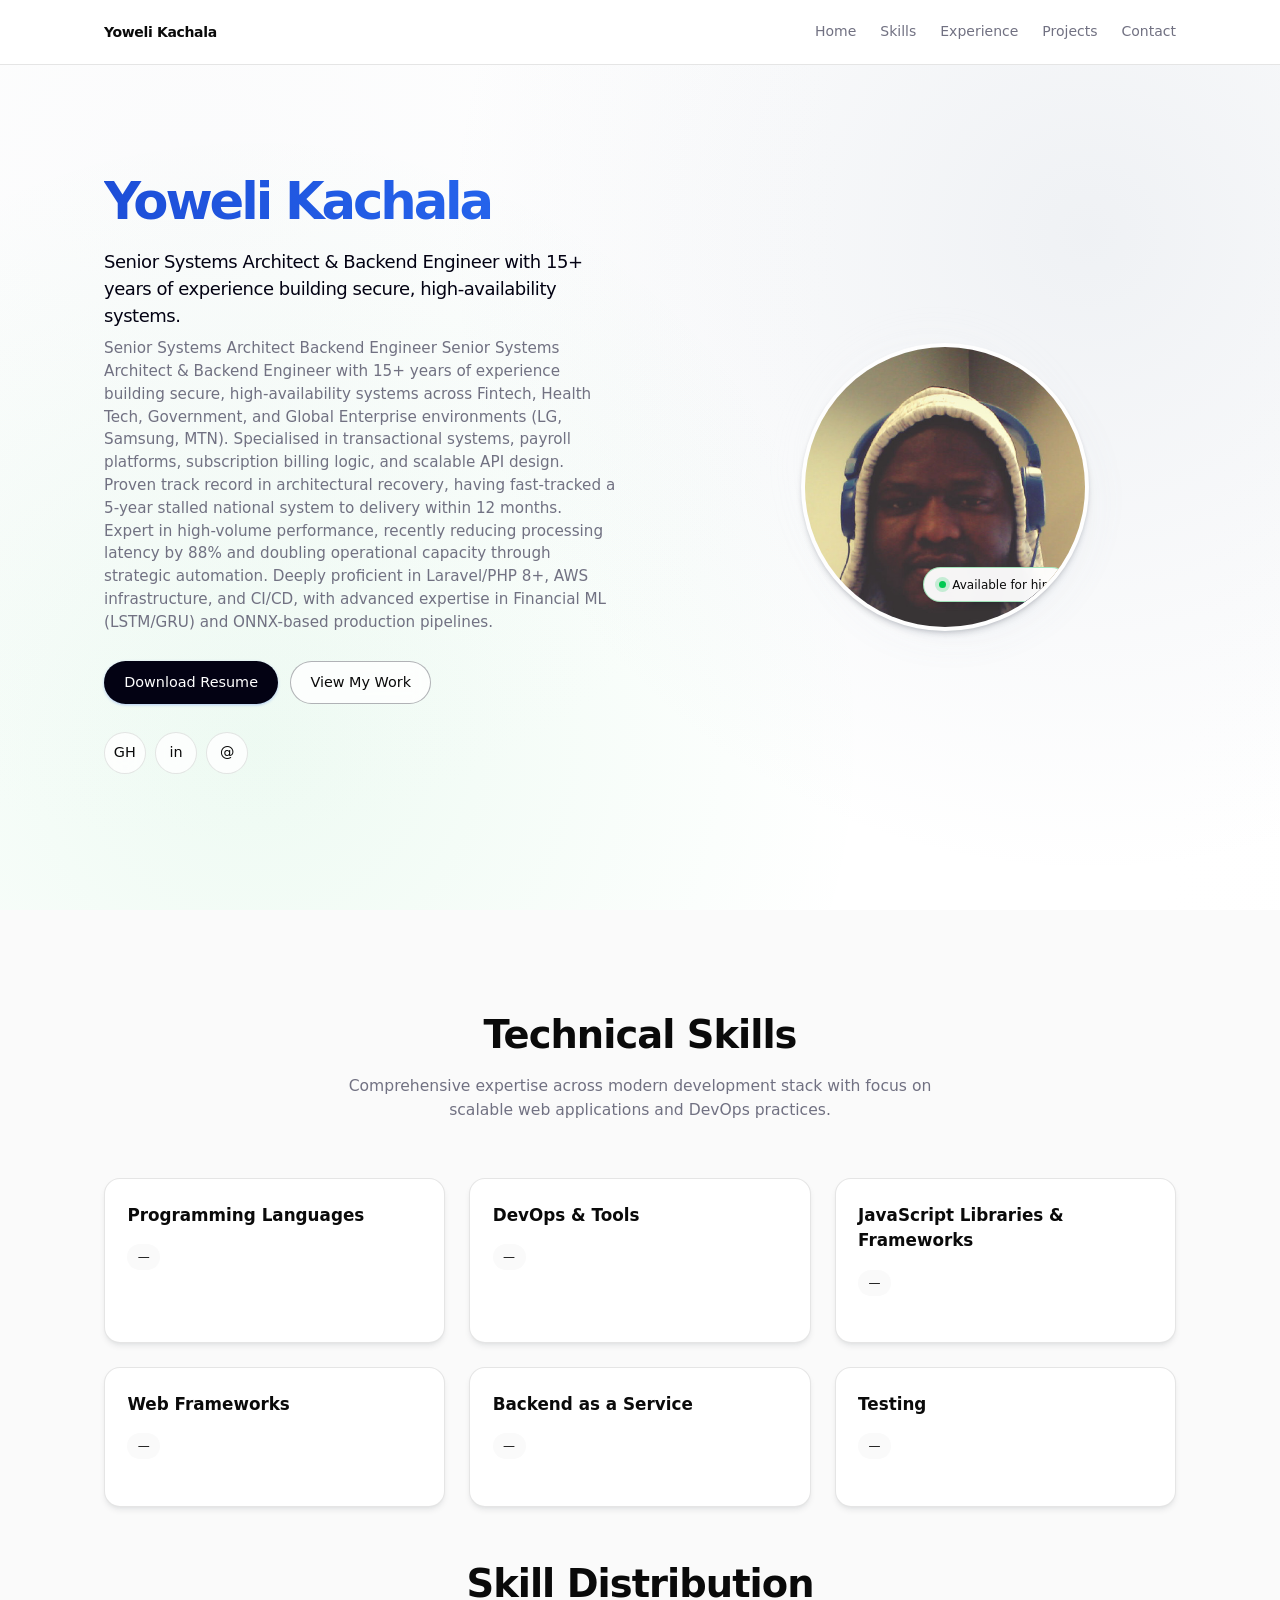
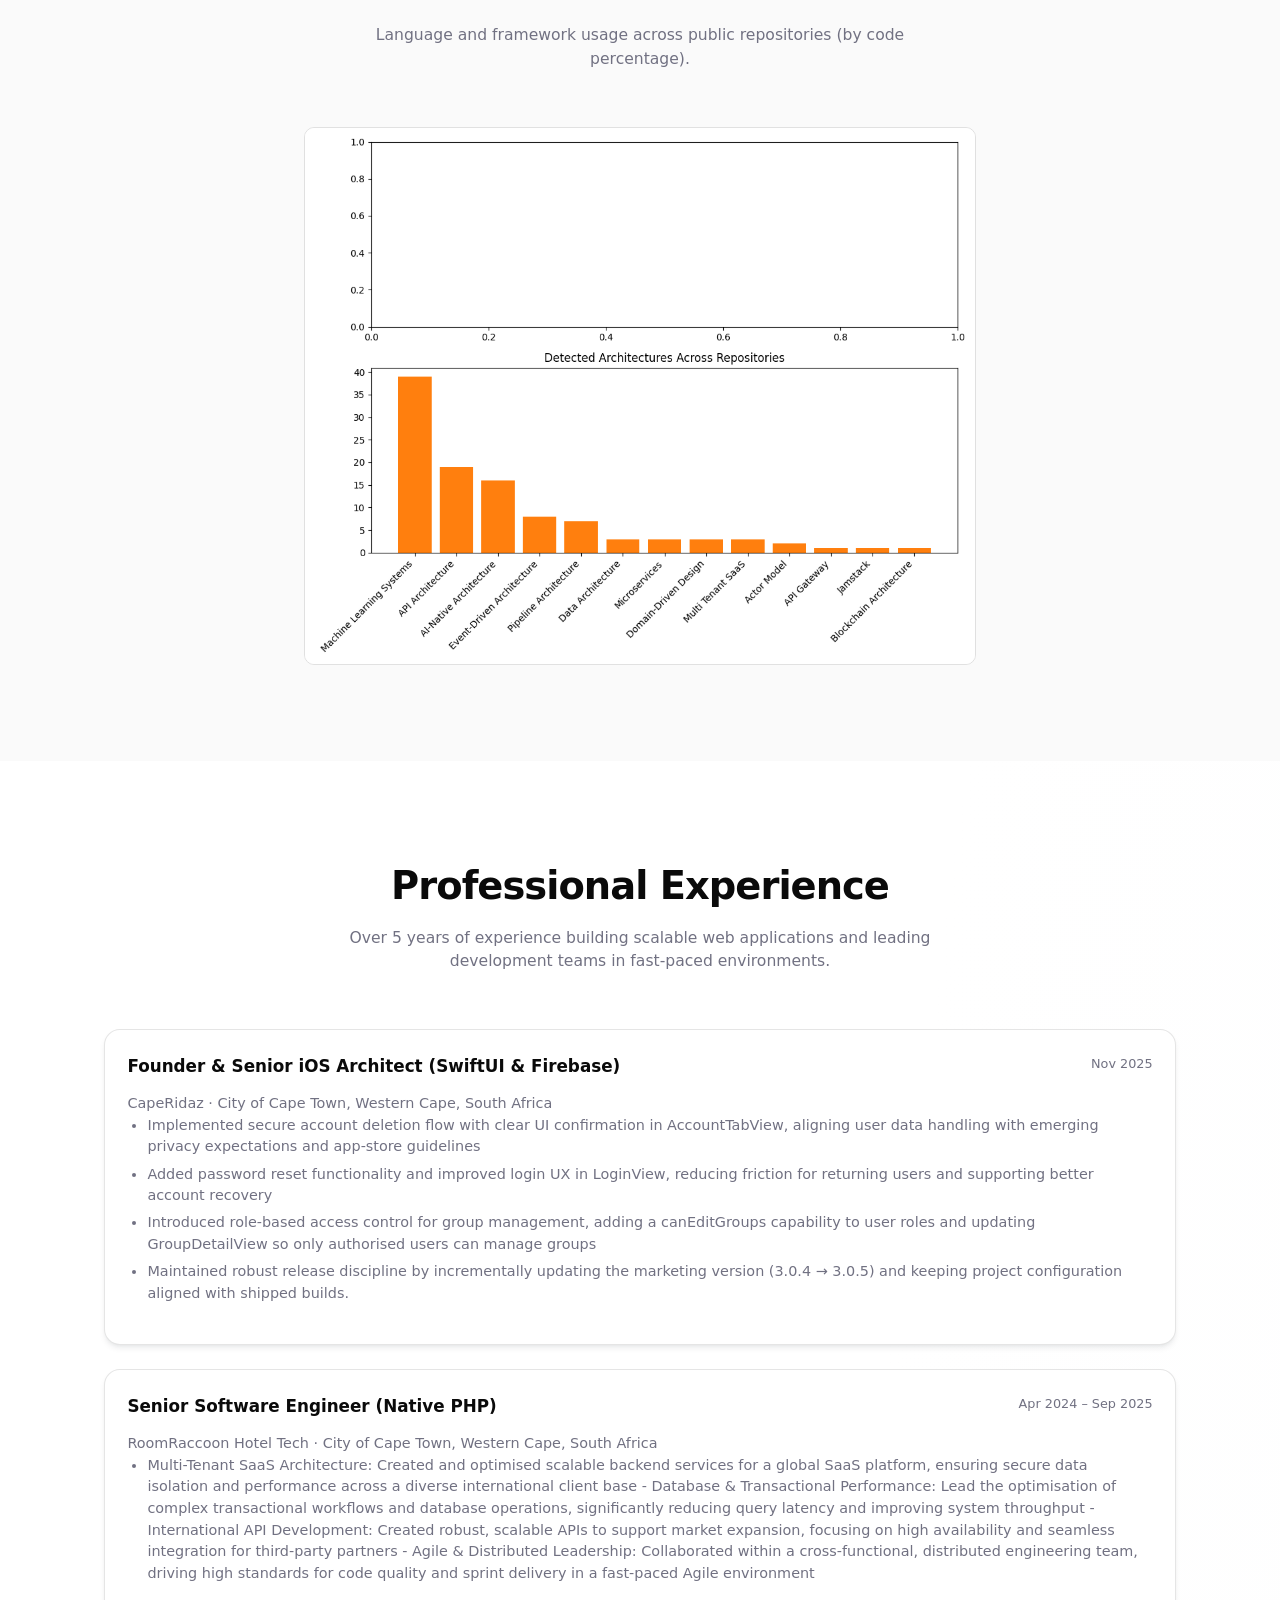
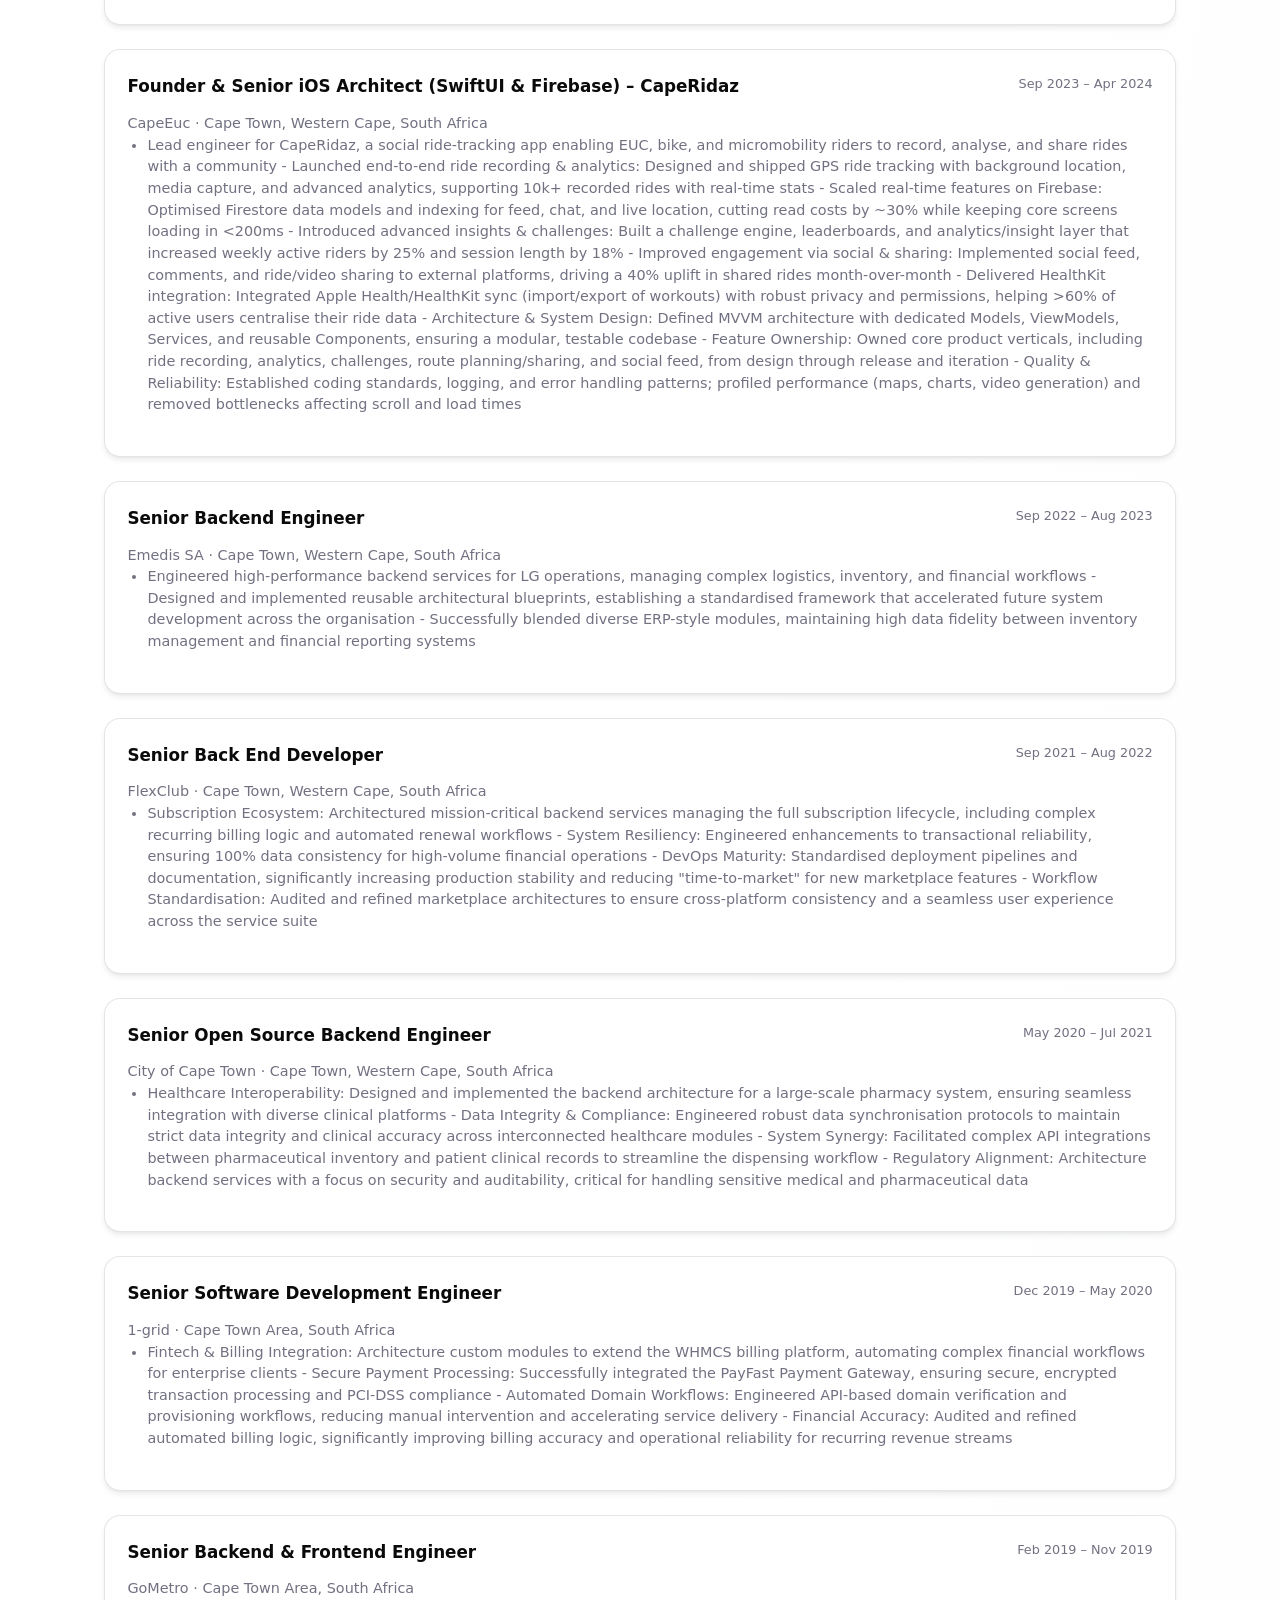
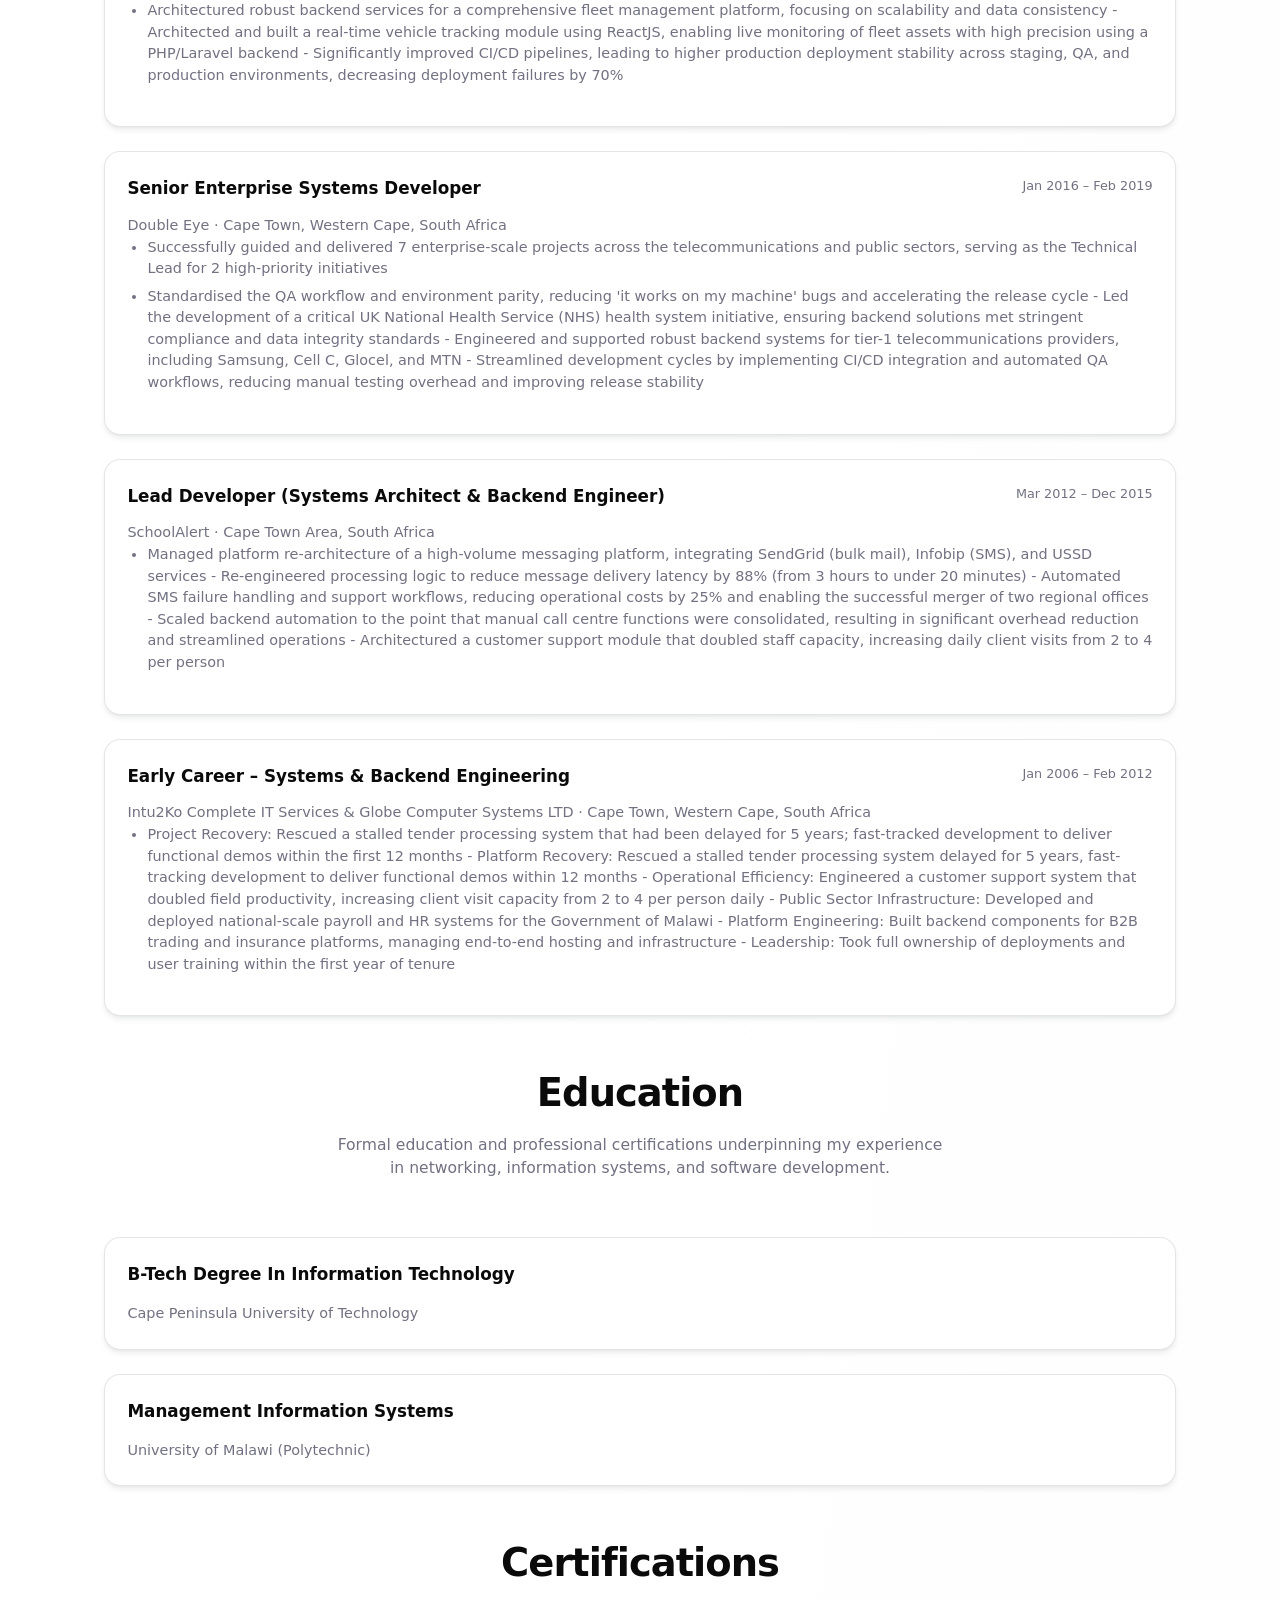
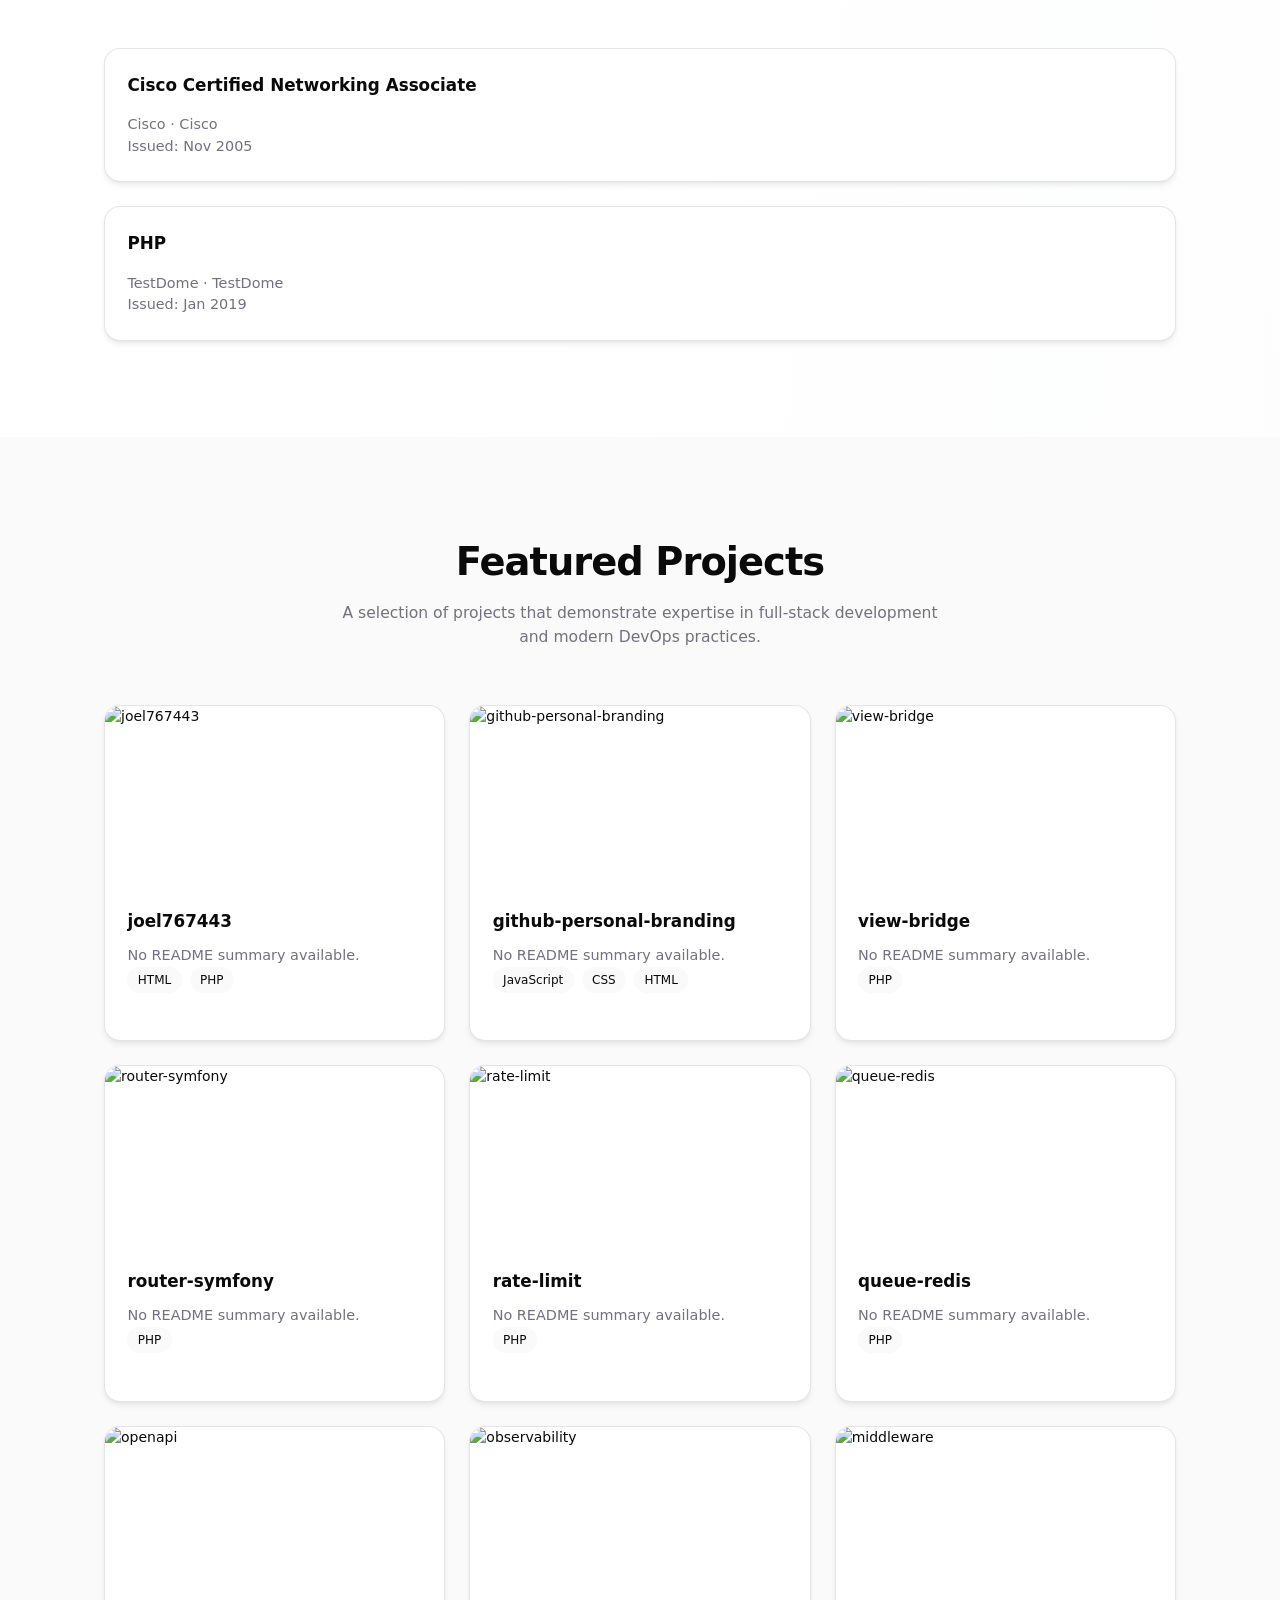
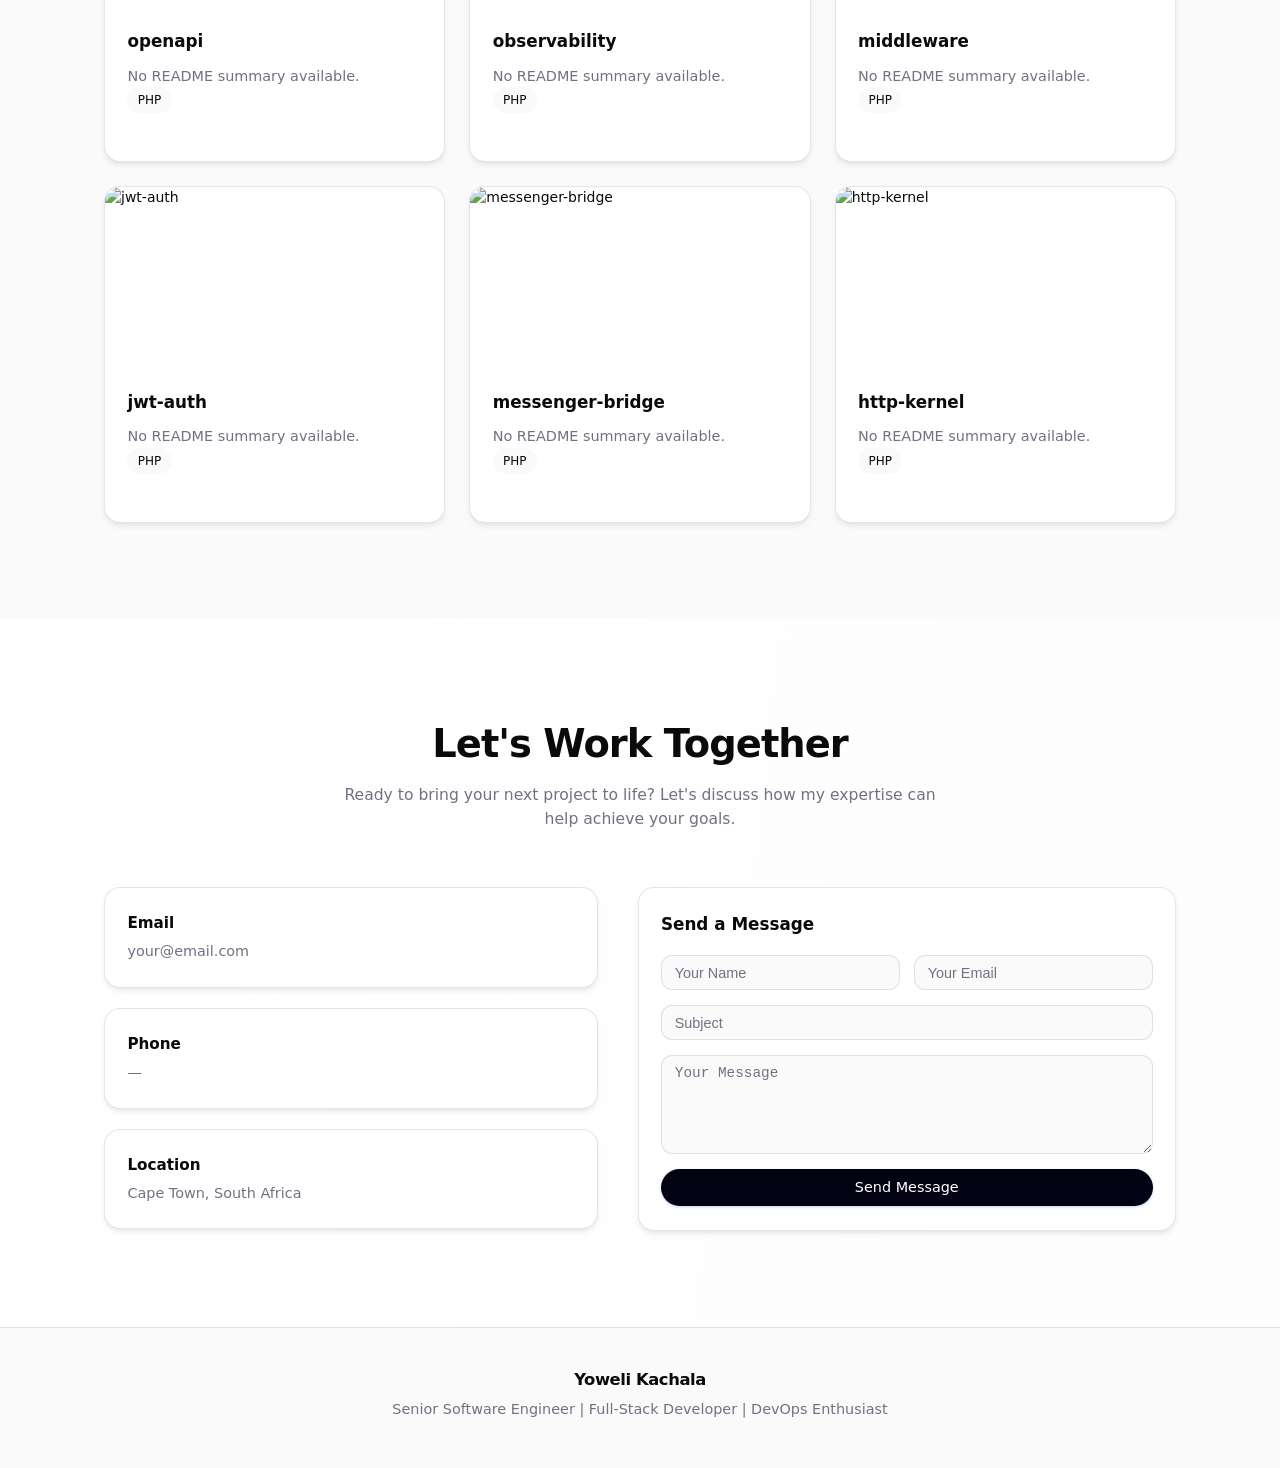
==== commit 578432bc: "Update portfolio from github-intel-service" ====
--- a/index.html
+++ b/index.html
@@ -984,19 +984,19 @@
     <div class="grid skills-grid">
       <article class="card">
           <h3 class="card-title">Programming Languages</h3>
-          <div class="badges"><span class="badge">PHP</span><span class="badge">Python</span><span class="badge">Swift</span><span class="badge">Blade</span><span class="badge">HTML</span><span class="badge">MQL5</span><span class="badge">JavaScript</span><span class="badge">Java</span><span class="badge">CSS</span><span class="badge">Hack</span></div>
+          <div class="badges"><span class="badge">—</span></div>
         </article>
       <article class="card">
           <h3 class="card-title">DevOps &amp; Tools</h3>
-          <div class="badges"><span class="badge">Vite</span><span class="badge">Docker</span><span class="badge">Dockerfile</span><span class="badge">CMake</span><span class="badge">Makefile</span><span class="badge">Batchfile</span></div>
+          <div class="badges"><span class="badge">—</span></div>
         </article>
       <article class="card">
           <h3 class="card-title">JavaScript Libraries &amp; Frameworks</h3>
-          <div class="badges"><span class="badge">Vue</span><span class="badge">React</span></div>
+          <div class="badges"><span class="badge">—</span></div>
         </article>
       <article class="card">
           <h3 class="card-title">Web Frameworks</h3>
-          <div class="badges"><span class="badge">DockerCompose</span><span class="badge">Express</span><span class="badge">Prisma</span><span class="badge">Flask</span><span class="badge">EJS</span><span class="badge">Stylus</span></div>
+          <div class="badges"><span class="badge">—</span></div>
         </article>
       <article class="card">
           <h3 class="card-title">Backend as a Service</h3>
@@ -1013,104 +1013,7 @@
       <p>Language and framework usage across public repositories (by code percentage).</p>
     </header>
     <div class="skill-distribution">
-<div class="skill-distribution-row">
-      <span class="skill-distribution-label">PHP</span>
-      <div class="skill-distribution-bar-wrap">
-        <div class="skill-distribution-bar" style="width: 100%"></div>
-      </div>
-      <span class="skill-distribution-pct">51.3%</span>
-    </div>
-<div class="skill-distribution-row">
-      <span class="skill-distribution-label">Python</span>
-      <div class="skill-distribution-bar-wrap">
-        <div class="skill-distribution-bar" style="width: 28%"></div>
-      </div>
-      <span class="skill-distribution-pct">14.1%</span>
-    </div>
-<div class="skill-distribution-row">
-      <span class="skill-distribution-label">Swift</span>
-      <div class="skill-distribution-bar-wrap">
-        <div class="skill-distribution-bar" style="width: 23%"></div>
-      </div>
-      <span class="skill-distribution-pct">12.1%</span>
-    </div>
-<div class="skill-distribution-row">
-      <span class="skill-distribution-label">Vue</span>
-      <div class="skill-distribution-bar-wrap">
-        <div class="skill-distribution-bar" style="width: 12%"></div>
-      </div>
-      <span class="skill-distribution-pct">6.1%</span>
-    </div>
-<div class="skill-distribution-row">
-      <span class="skill-distribution-label">Blade</span>
-      <div class="skill-distribution-bar-wrap">
-        <div class="skill-distribution-bar" style="width: 11%"></div>
-      </div>
-      <span class="skill-distribution-pct">5.7%</span>
-    </div>
-<div class="skill-distribution-row">
-      <span class="skill-distribution-label">Vite</span>
-      <div class="skill-distribution-bar-wrap">
-        <div class="skill-distribution-bar" style="width: 8%"></div>
-      </div>
-      <span class="skill-distribution-pct">4.0%</span>
-    </div>
-<div class="skill-distribution-row">
-      <span class="skill-distribution-label">HTML</span>
-      <div class="skill-distribution-bar-wrap">
-        <div class="skill-distribution-bar" style="width: 8%"></div>
-      </div>
-      <span class="skill-distribution-pct">4.0%</span>
-    </div>
-<div class="skill-distribution-row">
-      <span class="skill-distribution-label">MQL5</span>
-      <div class="skill-distribution-bar-wrap">
-        <div class="skill-distribution-bar" style="width: 7%"></div>
-      </div>
-      <span class="skill-distribution-pct">3.7%</span>
-    </div>
-<div class="skill-distribution-row">
-      <span class="skill-distribution-label">Docker</span>
-      <div class="skill-distribution-bar-wrap">
-        <div class="skill-distribution-bar" style="width: 4%"></div>
-      </div>
-      <span class="skill-distribution-pct">2.0%</span>
-    </div>
-<div class="skill-distribution-row">
-      <span class="skill-distribution-label">DockerCompose</span>
-      <div class="skill-distribution-bar-wrap">
-        <div class="skill-distribution-bar" style="width: 4%"></div>
-      </div>
-      <span class="skill-distribution-pct">2.0%</span>
-    </div>
-<div class="skill-distribution-row">
-      <span class="skill-distribution-label">Express</span>
-      <div class="skill-distribution-bar-wrap">
-        <div class="skill-distribution-bar" style="width: 4%"></div>
-      </div>
-      <span class="skill-distribution-pct">2.0%</span>
-    </div>
-<div class="skill-distribution-row">
-      <span class="skill-distribution-label">JavaScript</span>
-      <div class="skill-distribution-bar-wrap">
-        <div class="skill-distribution-bar" style="width: 4%"></div>
-      </div>
-      <span class="skill-distribution-pct">1.9%</span>
-    </div>
-<div class="skill-distribution-row">
-      <span class="skill-distribution-label">Java</span>
-      <div class="skill-distribution-bar-wrap">
-        <div class="skill-distribution-bar" style="width: 3%"></div>
-      </div>
-      <span class="skill-distribution-pct">1.7%</span>
-    </div>
-<div class="skill-distribution-row">
-      <span class="skill-distribution-label">CSS</span>
-      <div class="skill-distribution-bar-wrap">
-        <div class="skill-distribution-bar" style="width: 2%"></div>
-      </div>
-      <span class="skill-distribution-pct">1.2%</span>
-    </div>
+
     </div>
 
     <figure class="skill-distribution-chart" aria-label="Skills and architectures">
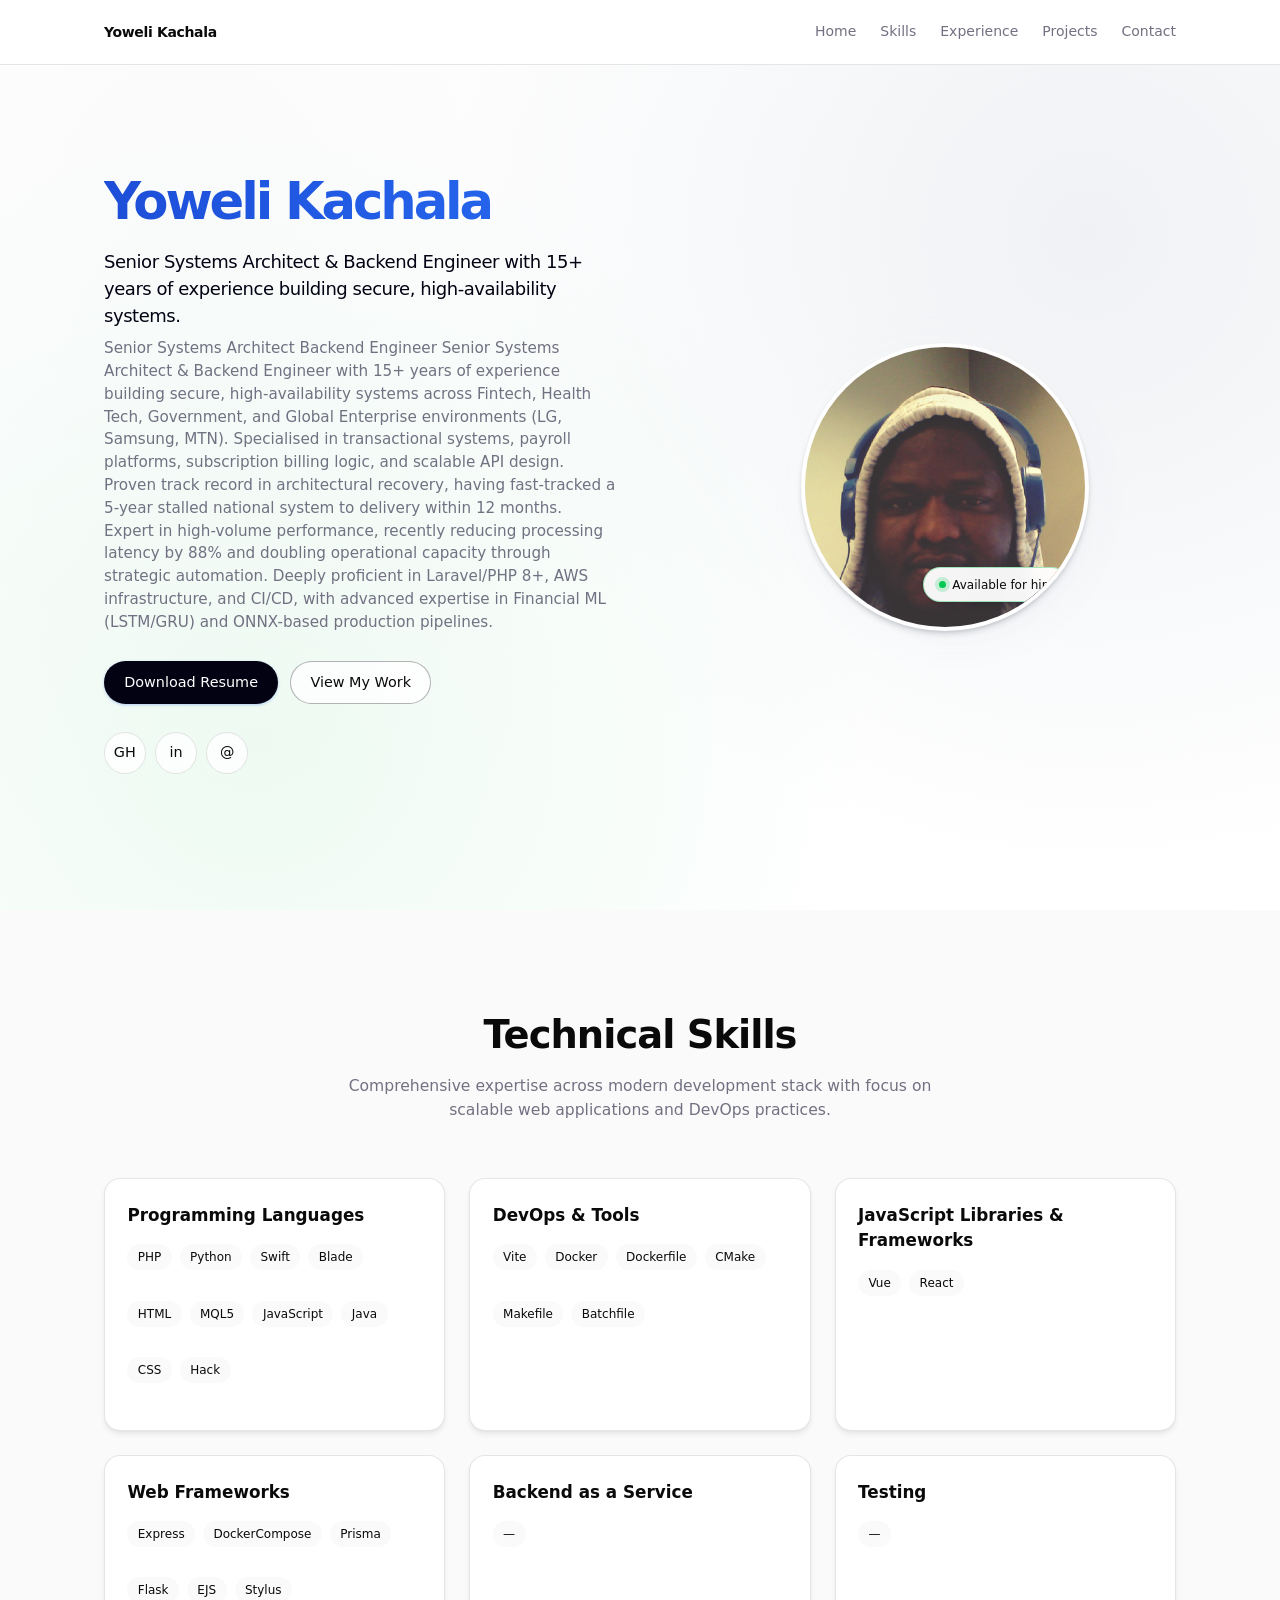
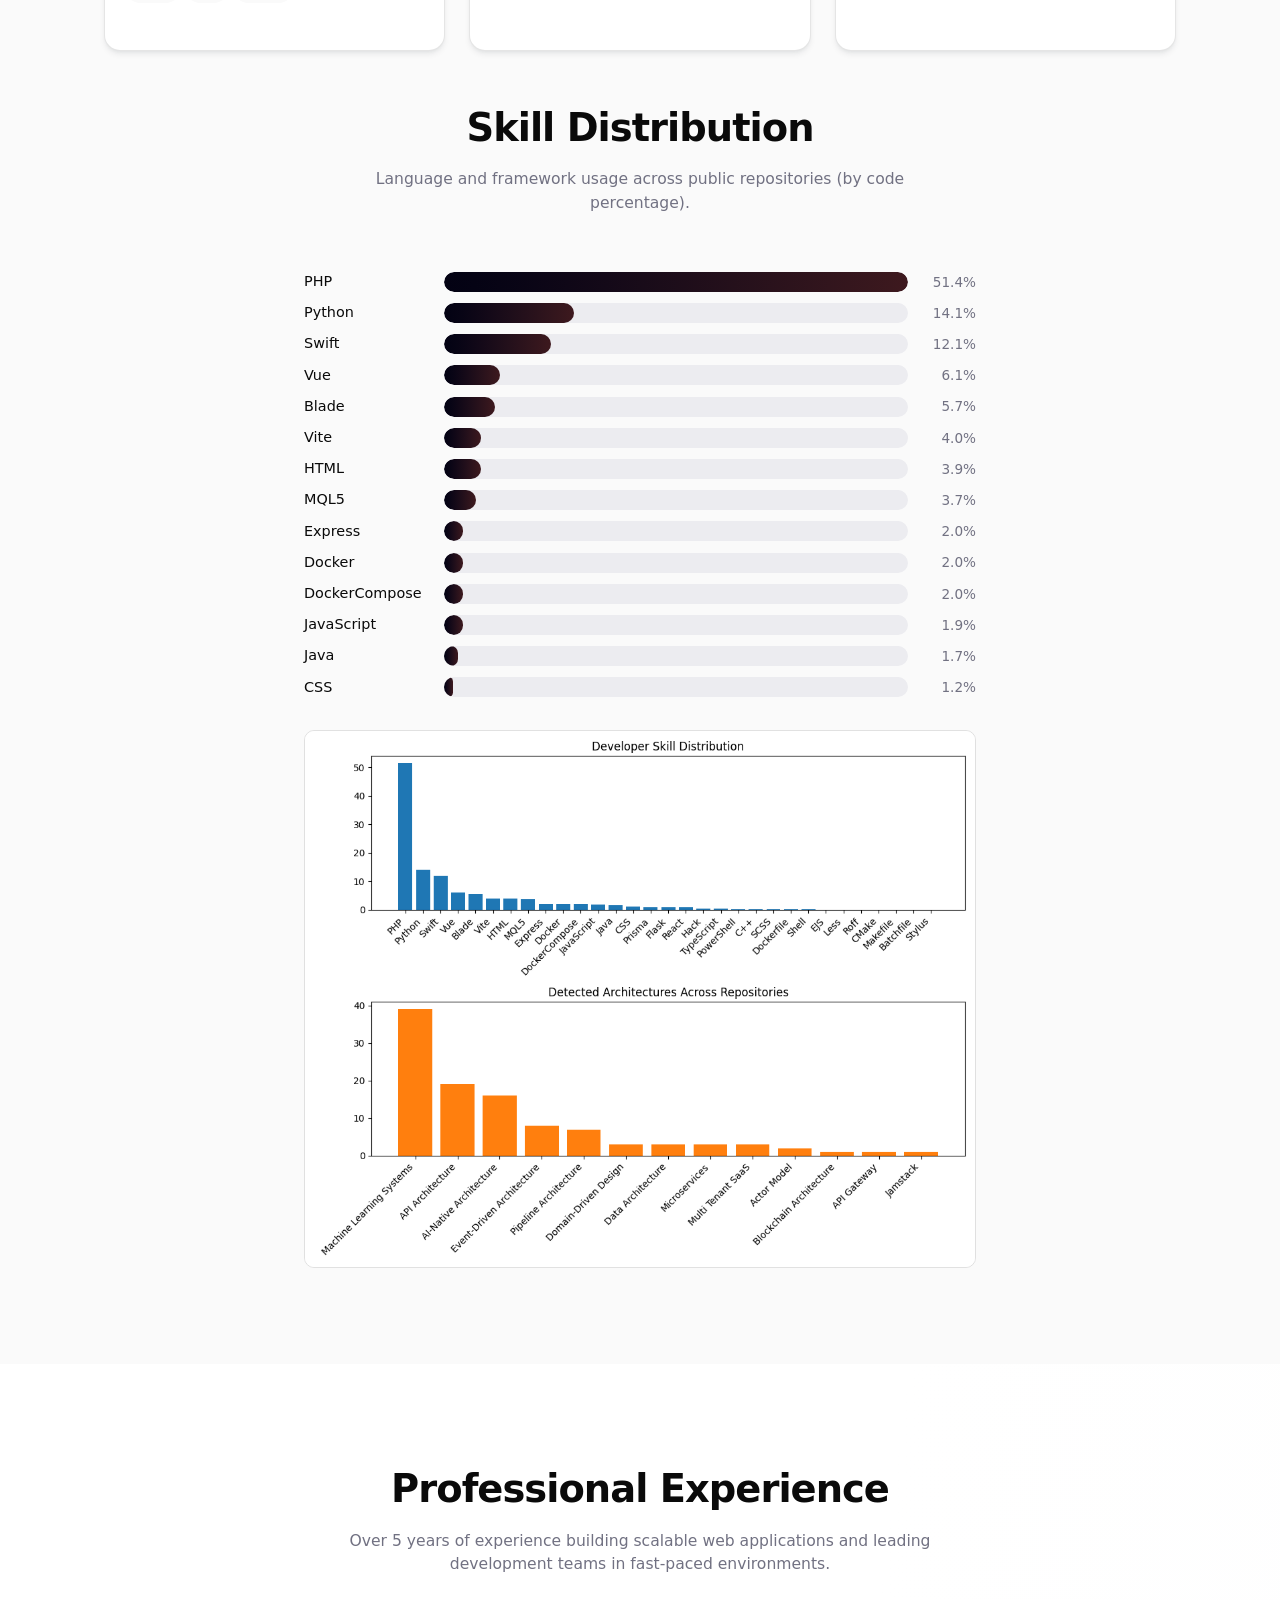
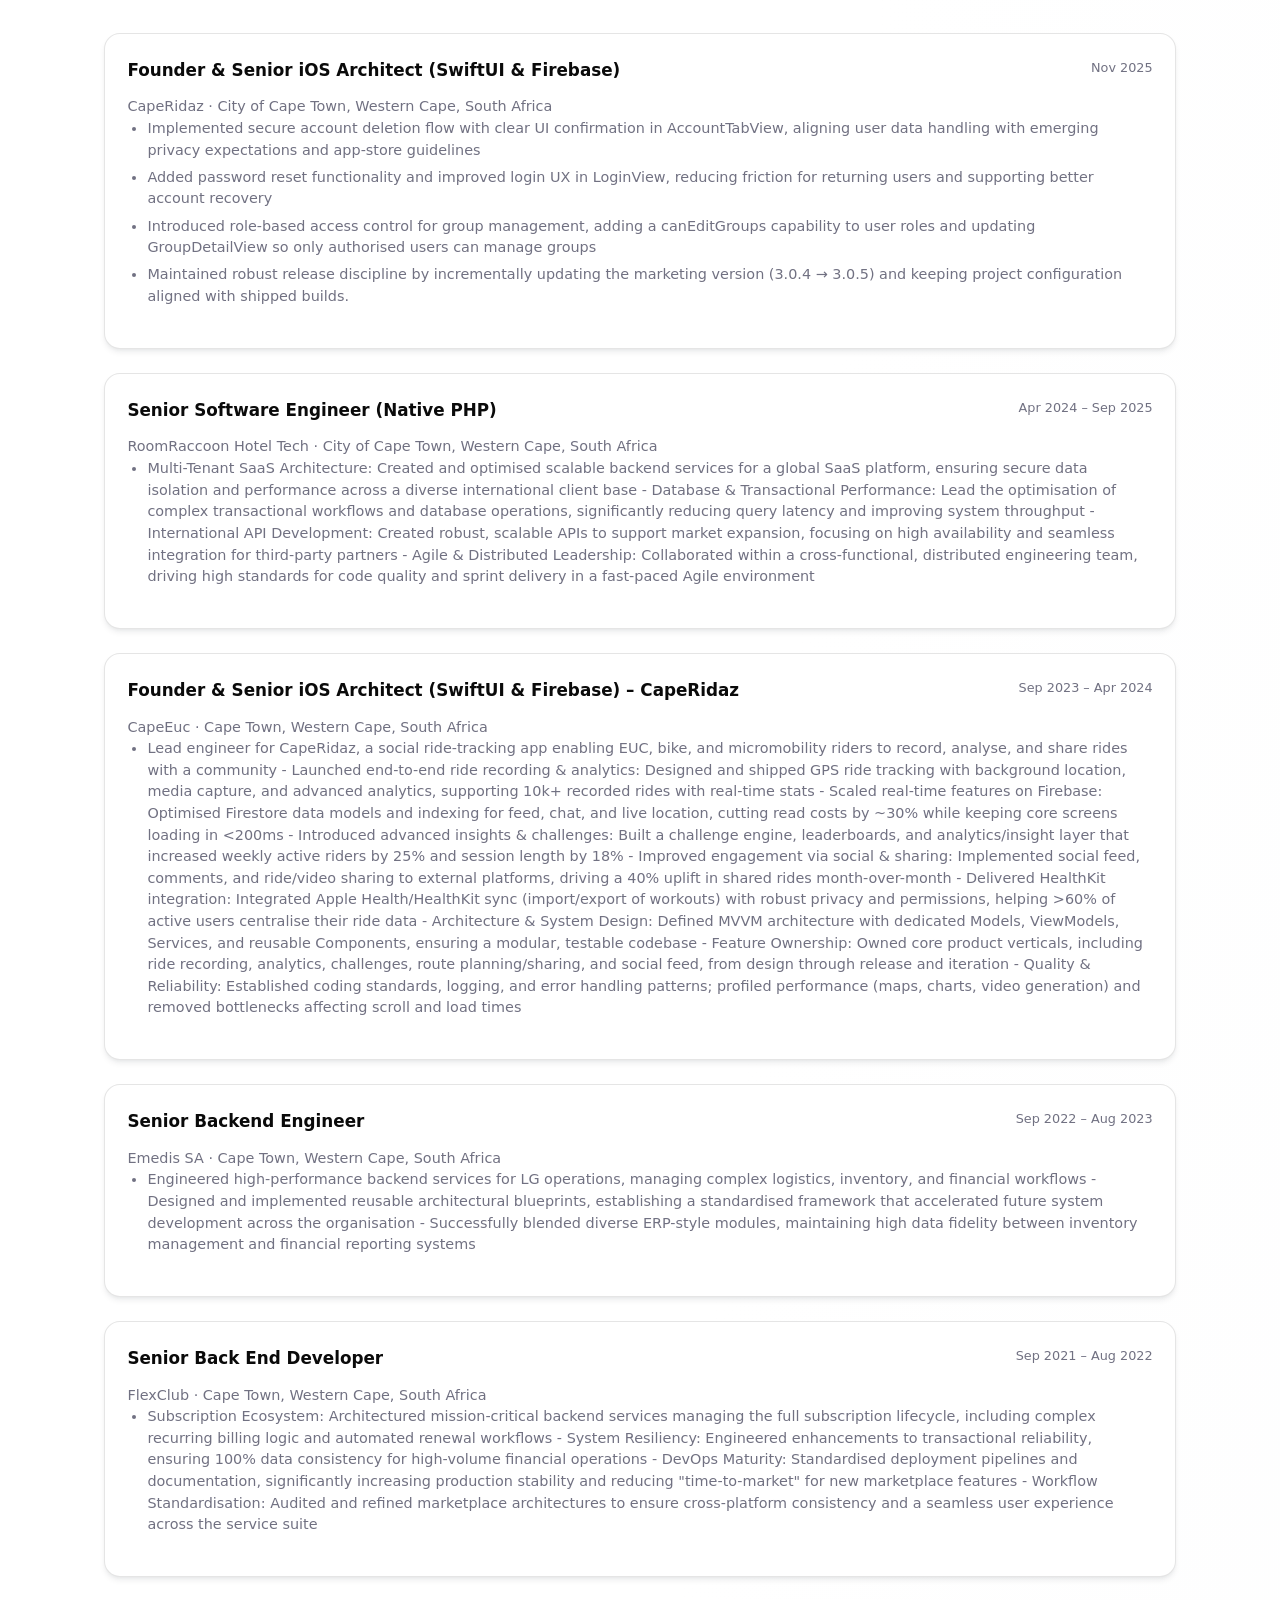
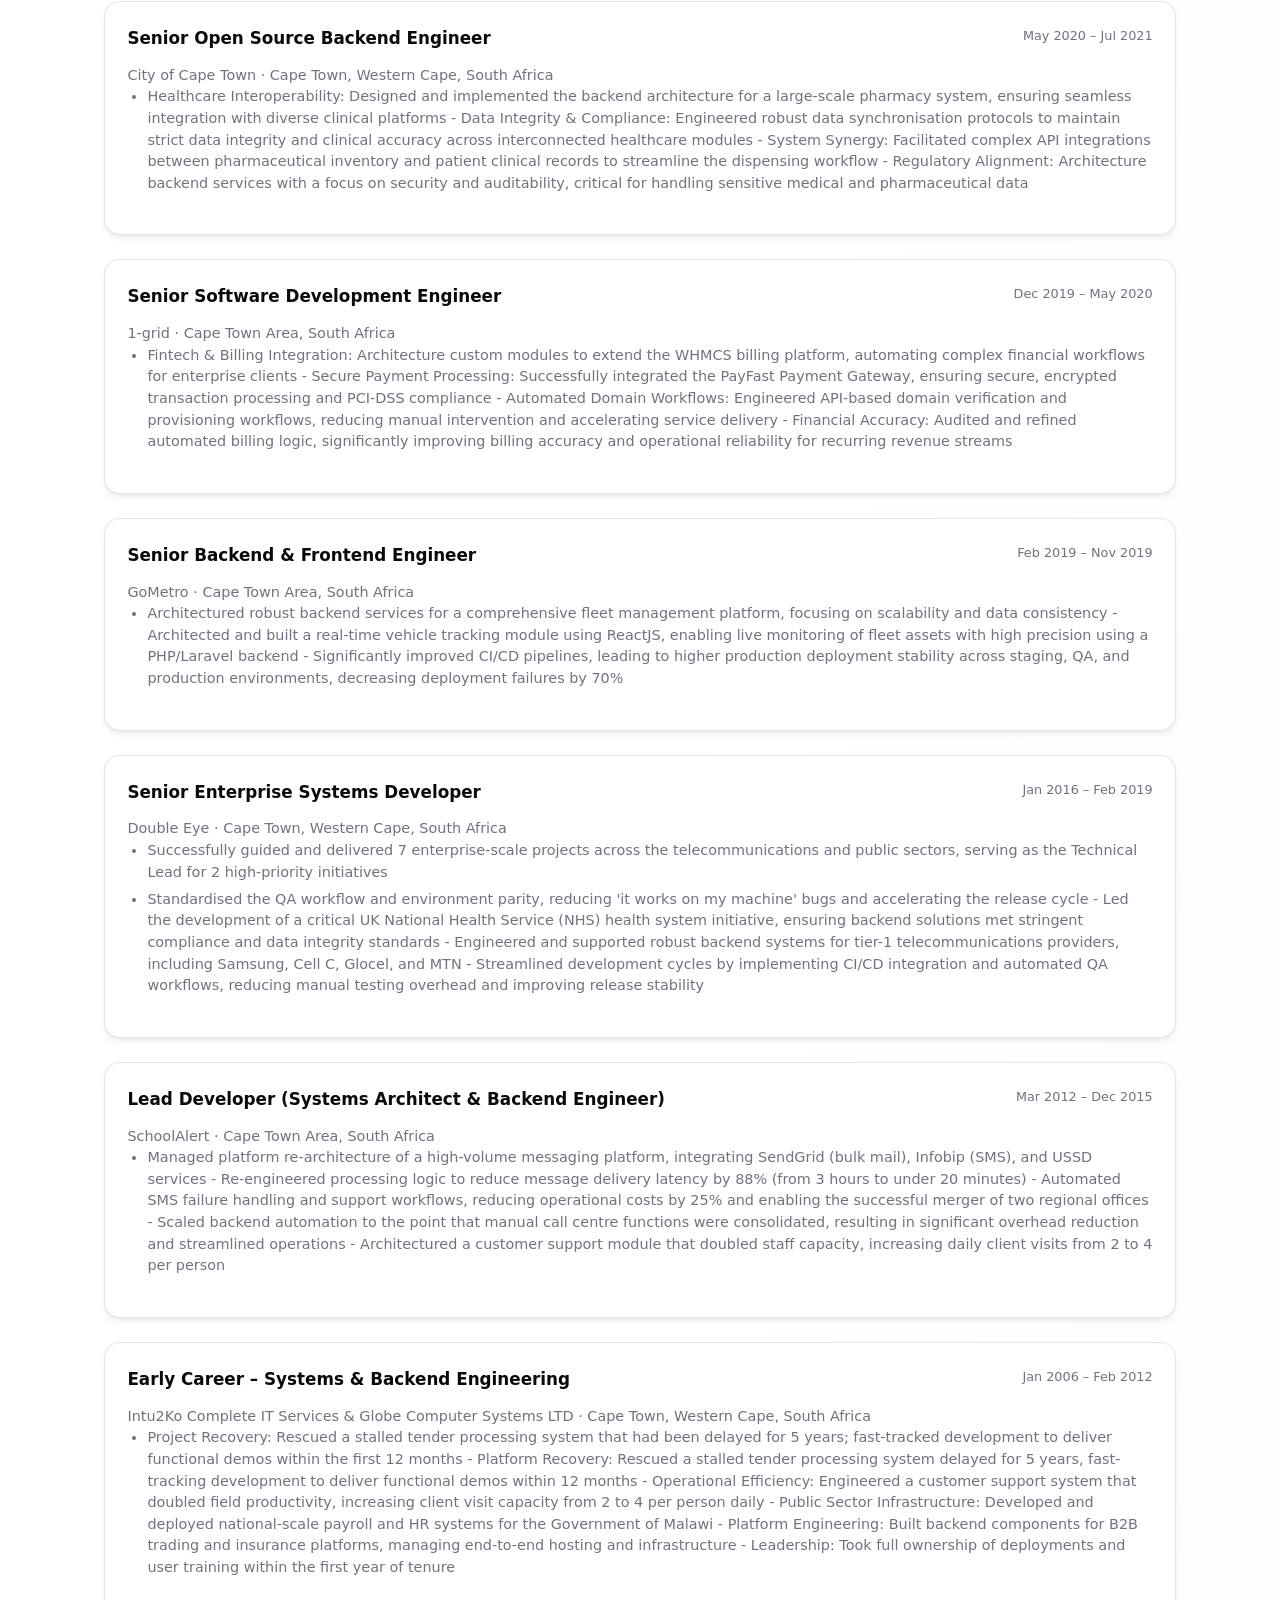
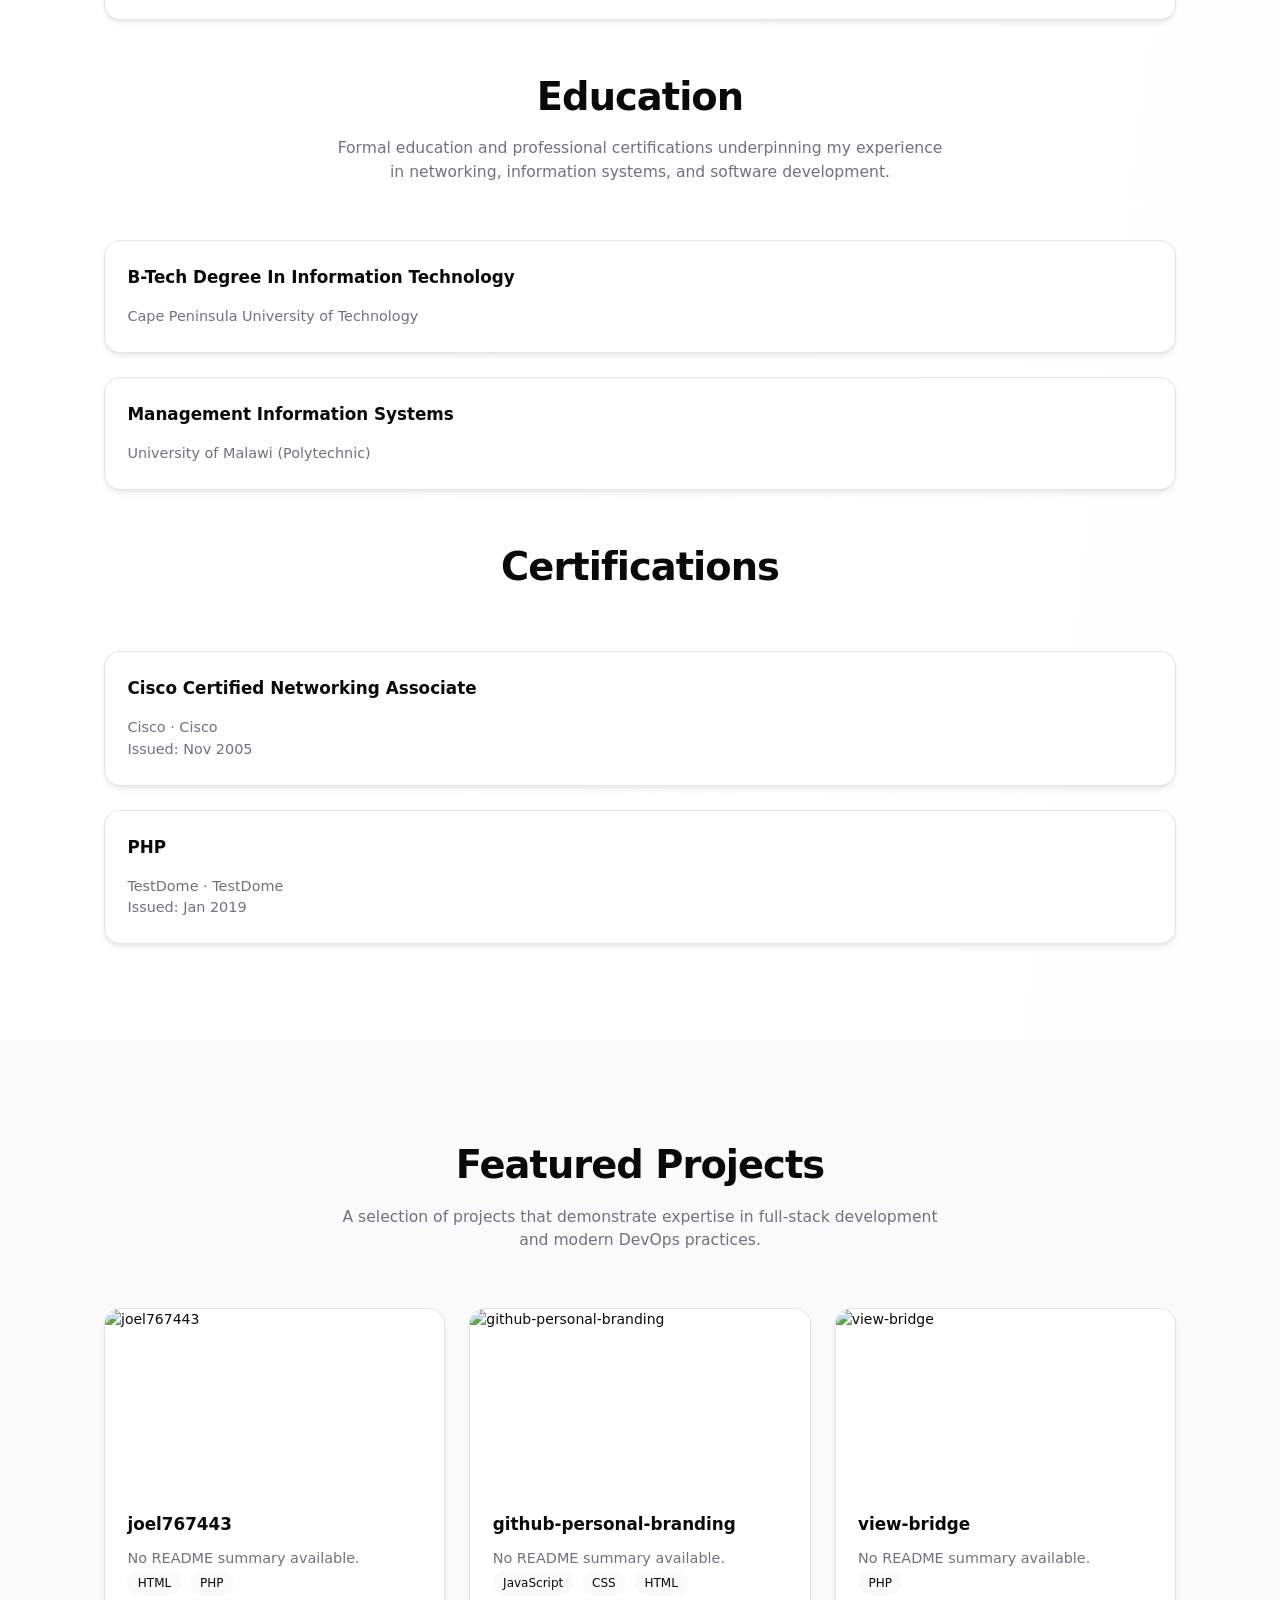
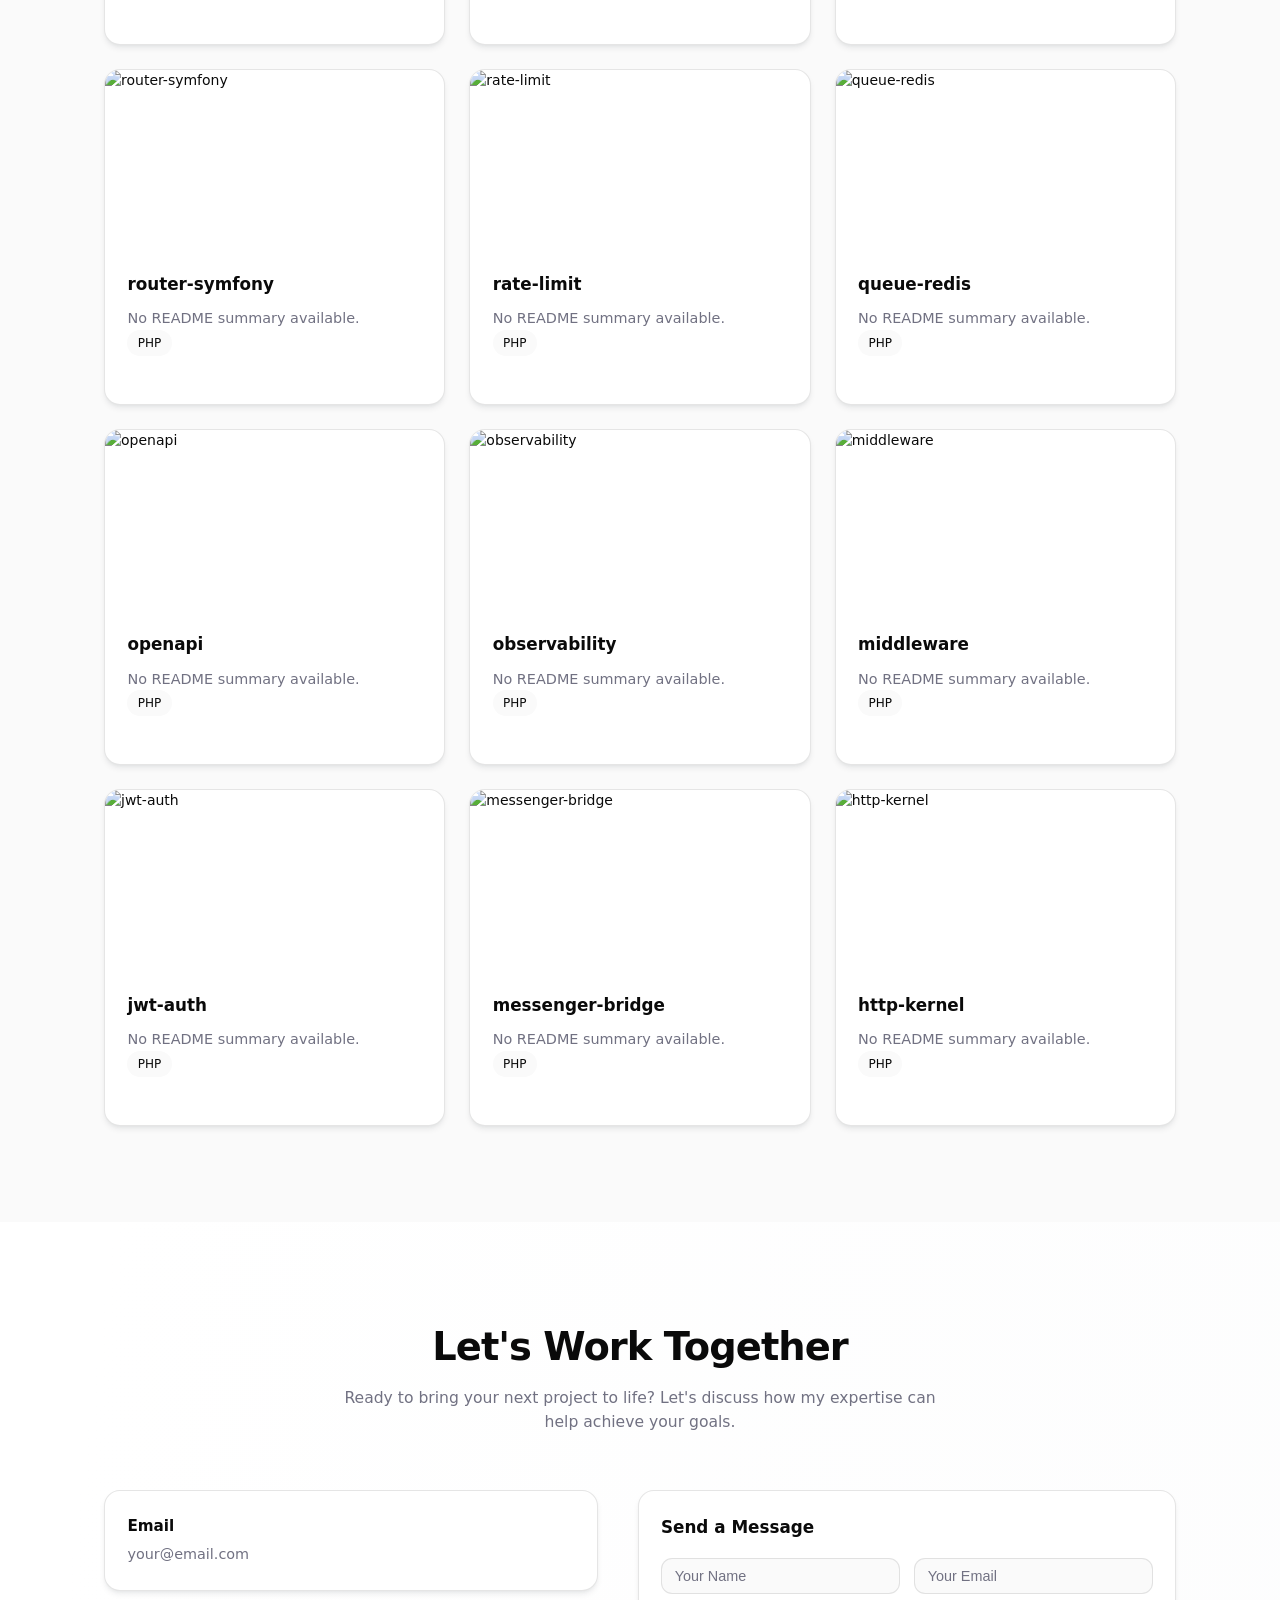
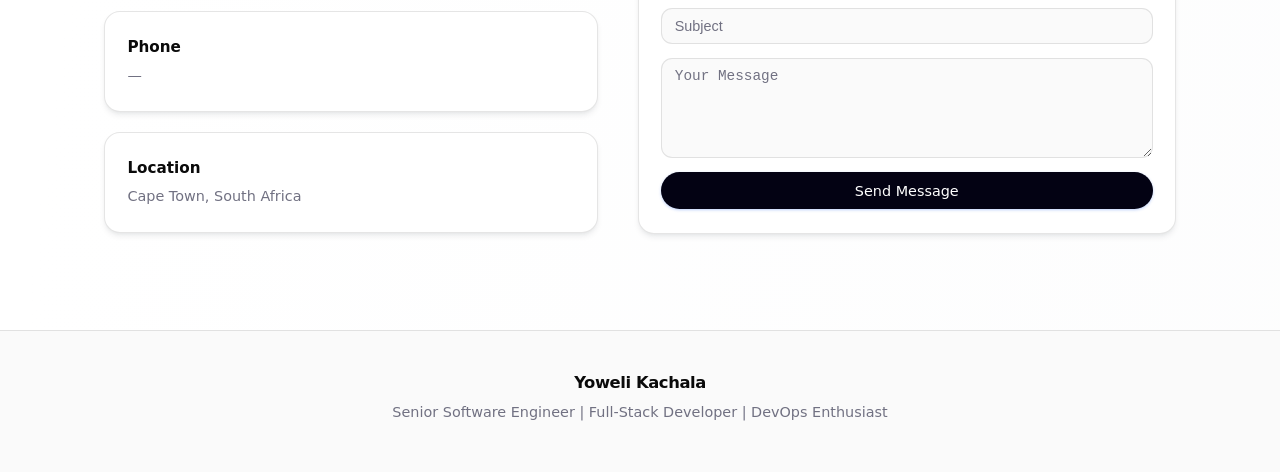
==== commit 1b165da5: "Update portfolio from github-intel-service" ====
--- a/index.html
+++ b/index.html
@@ -984,19 +984,19 @@
     <div class="grid skills-grid">
       <article class="card">
           <h3 class="card-title">Programming Languages</h3>
-          <div class="badges"><span class="badge">—</span></div>
+          <div class="badges"><span class="badge">PHP</span><span class="badge">Python</span><span class="badge">Swift</span><span class="badge">Blade</span><span class="badge">HTML</span><span class="badge">MQL5</span><span class="badge">JavaScript</span><span class="badge">Java</span><span class="badge">CSS</span><span class="badge">Hack</span></div>
         </article>
       <article class="card">
           <h3 class="card-title">DevOps &amp; Tools</h3>
-          <div class="badges"><span class="badge">—</span></div>
+          <div class="badges"><span class="badge">Vite</span><span class="badge">Docker</span><span class="badge">Dockerfile</span><span class="badge">CMake</span><span class="badge">Makefile</span><span class="badge">Batchfile</span></div>
         </article>
       <article class="card">
           <h3 class="card-title">JavaScript Libraries &amp; Frameworks</h3>
-          <div class="badges"><span class="badge">—</span></div>
+          <div class="badges"><span class="badge">Vue</span><span class="badge">React</span></div>
         </article>
       <article class="card">
           <h3 class="card-title">Web Frameworks</h3>
-          <div class="badges"><span class="badge">—</span></div>
+          <div class="badges"><span class="badge">Express</span><span class="badge">DockerCompose</span><span class="badge">Prisma</span><span class="badge">Flask</span><span class="badge">EJS</span><span class="badge">Stylus</span></div>
         </article>
       <article class="card">
           <h3 class="card-title">Backend as a Service</h3>
@@ -1013,7 +1013,104 @@
       <p>Language and framework usage across public repositories (by code percentage).</p>
     </header>
     <div class="skill-distribution">
-
+<div class="skill-distribution-row">
+      <span class="skill-distribution-label">PHP</span>
+      <div class="skill-distribution-bar-wrap">
+        <div class="skill-distribution-bar" style="width: 100%"></div>
+      </div>
+      <span class="skill-distribution-pct">51.4%</span>
+    </div>
+<div class="skill-distribution-row">
+      <span class="skill-distribution-label">Python</span>
+      <div class="skill-distribution-bar-wrap">
+        <div class="skill-distribution-bar" style="width: 28%"></div>
+      </div>
+      <span class="skill-distribution-pct">14.1%</span>
+    </div>
+<div class="skill-distribution-row">
+      <span class="skill-distribution-label">Swift</span>
+      <div class="skill-distribution-bar-wrap">
+        <div class="skill-distribution-bar" style="width: 23%"></div>
+      </div>
+      <span class="skill-distribution-pct">12.1%</span>
+    </div>
+<div class="skill-distribution-row">
+      <span class="skill-distribution-label">Vue</span>
+      <div class="skill-distribution-bar-wrap">
+        <div class="skill-distribution-bar" style="width: 12%"></div>
+      </div>
+      <span class="skill-distribution-pct">6.1%</span>
+    </div>
+<div class="skill-distribution-row">
+      <span class="skill-distribution-label">Blade</span>
+      <div class="skill-distribution-bar-wrap">
+        <div class="skill-distribution-bar" style="width: 11%"></div>
+      </div>
+      <span class="skill-distribution-pct">5.7%</span>
+    </div>
+<div class="skill-distribution-row">
+      <span class="skill-distribution-label">Vite</span>
+      <div class="skill-distribution-bar-wrap">
+        <div class="skill-distribution-bar" style="width: 8%"></div>
+      </div>
+      <span class="skill-distribution-pct">4.0%</span>
+    </div>
+<div class="skill-distribution-row">
+      <span class="skill-distribution-label">HTML</span>
+      <div class="skill-distribution-bar-wrap">
+        <div class="skill-distribution-bar" style="width: 8%"></div>
+      </div>
+      <span class="skill-distribution-pct">3.9%</span>
+    </div>
+<div class="skill-distribution-row">
+      <span class="skill-distribution-label">MQL5</span>
+      <div class="skill-distribution-bar-wrap">
+        <div class="skill-distribution-bar" style="width: 7%"></div>
+      </div>
+      <span class="skill-distribution-pct">3.7%</span>
+    </div>
+<div class="skill-distribution-row">
+      <span class="skill-distribution-label">Express</span>
+      <div class="skill-distribution-bar-wrap">
+        <div class="skill-distribution-bar" style="width: 4%"></div>
+      </div>
+      <span class="skill-distribution-pct">2.0%</span>
+    </div>
+<div class="skill-distribution-row">
+      <span class="skill-distribution-label">Docker</span>
+      <div class="skill-distribution-bar-wrap">
+        <div class="skill-distribution-bar" style="width: 4%"></div>
+      </div>
+      <span class="skill-distribution-pct">2.0%</span>
+    </div>
+<div class="skill-distribution-row">
+      <span class="skill-distribution-label">DockerCompose</span>
+      <div class="skill-distribution-bar-wrap">
+        <div class="skill-distribution-bar" style="width: 4%"></div>
+      </div>
+      <span class="skill-distribution-pct">2.0%</span>
+    </div>
+<div class="skill-distribution-row">
+      <span class="skill-distribution-label">JavaScript</span>
+      <div class="skill-distribution-bar-wrap">
+        <div class="skill-distribution-bar" style="width: 4%"></div>
+      </div>
+      <span class="skill-distribution-pct">1.9%</span>
+    </div>
+<div class="skill-distribution-row">
+      <span class="skill-distribution-label">Java</span>
+      <div class="skill-distribution-bar-wrap">
+        <div class="skill-distribution-bar" style="width: 3%"></div>
+      </div>
+      <span class="skill-distribution-pct">1.7%</span>
+    </div>
+<div class="skill-distribution-row">
+      <span class="skill-distribution-label">CSS</span>
+      <div class="skill-distribution-bar-wrap">
+        <div class="skill-distribution-bar" style="width: 2%"></div>
+      </div>
+      <span class="skill-distribution-pct">1.2%</span>
+    </div>
     </div>
 
     <figure class="skill-distribution-chart" aria-label="Skills and architectures">
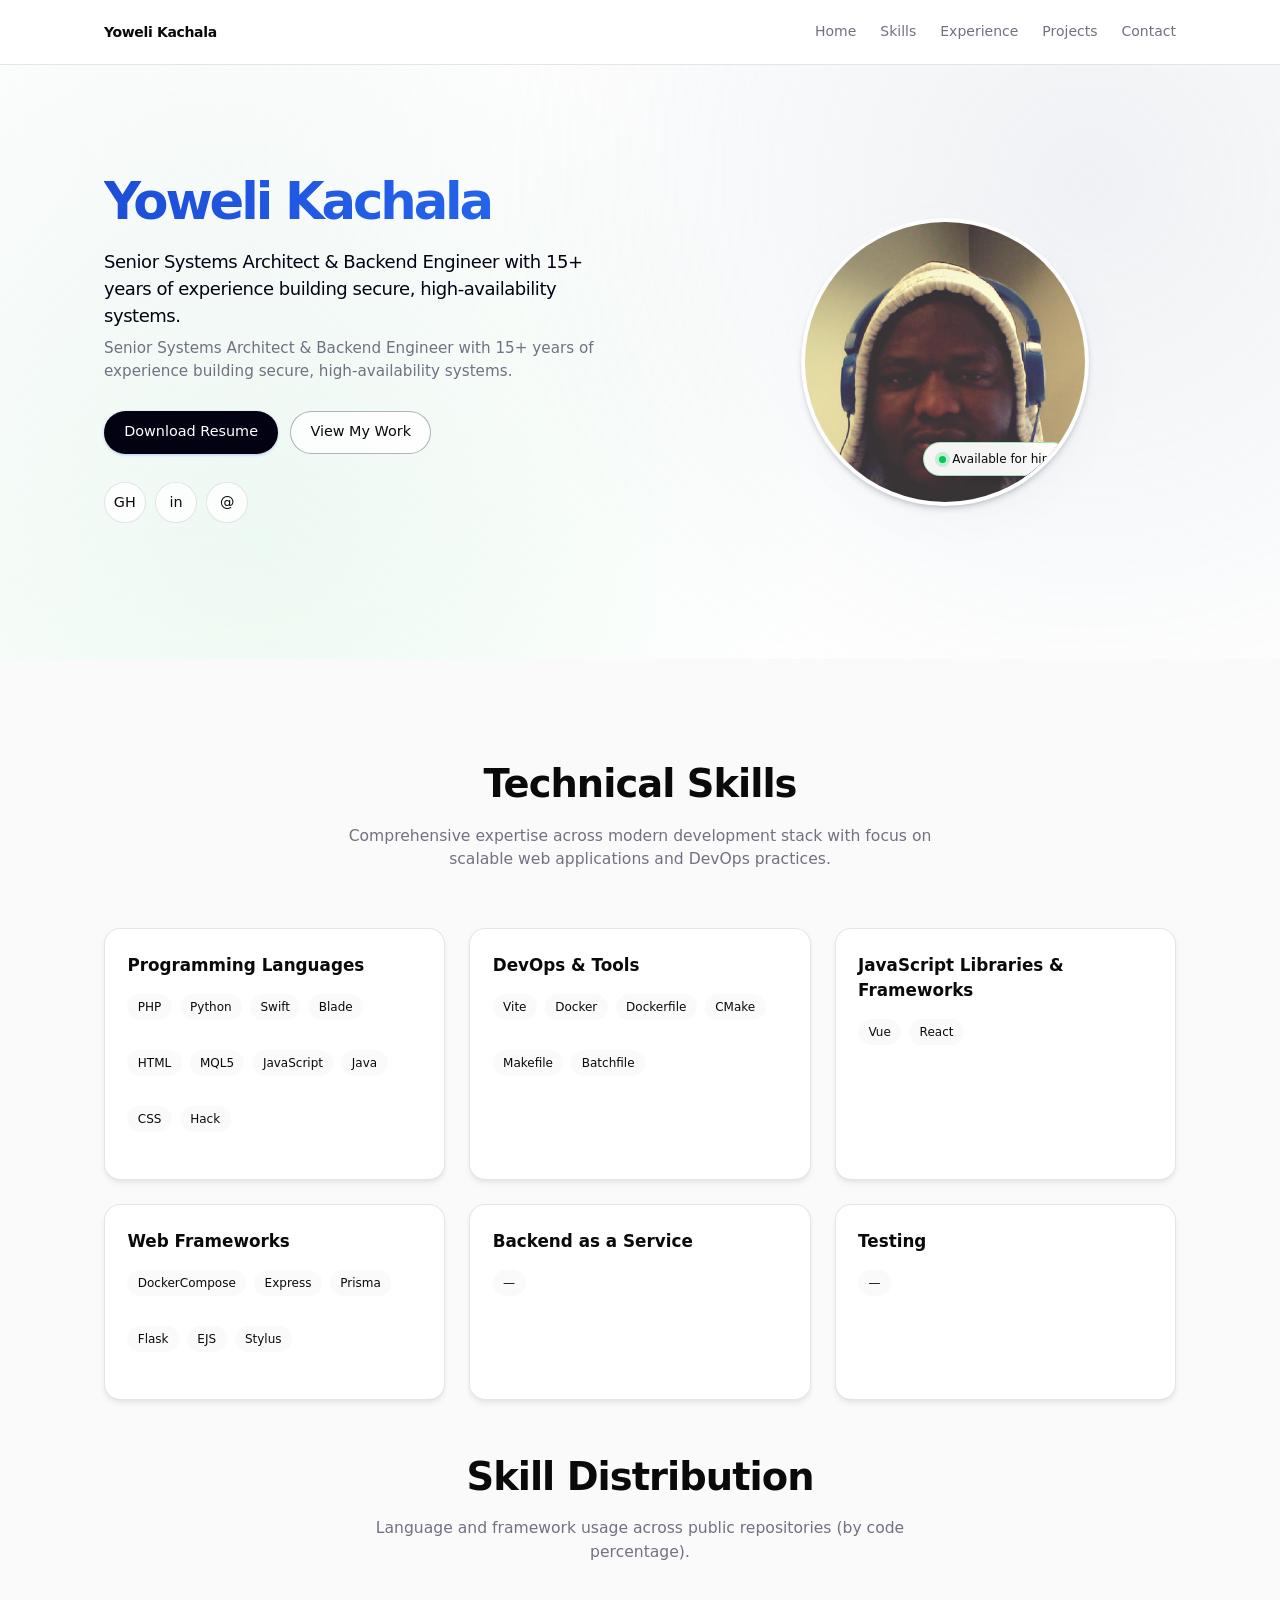
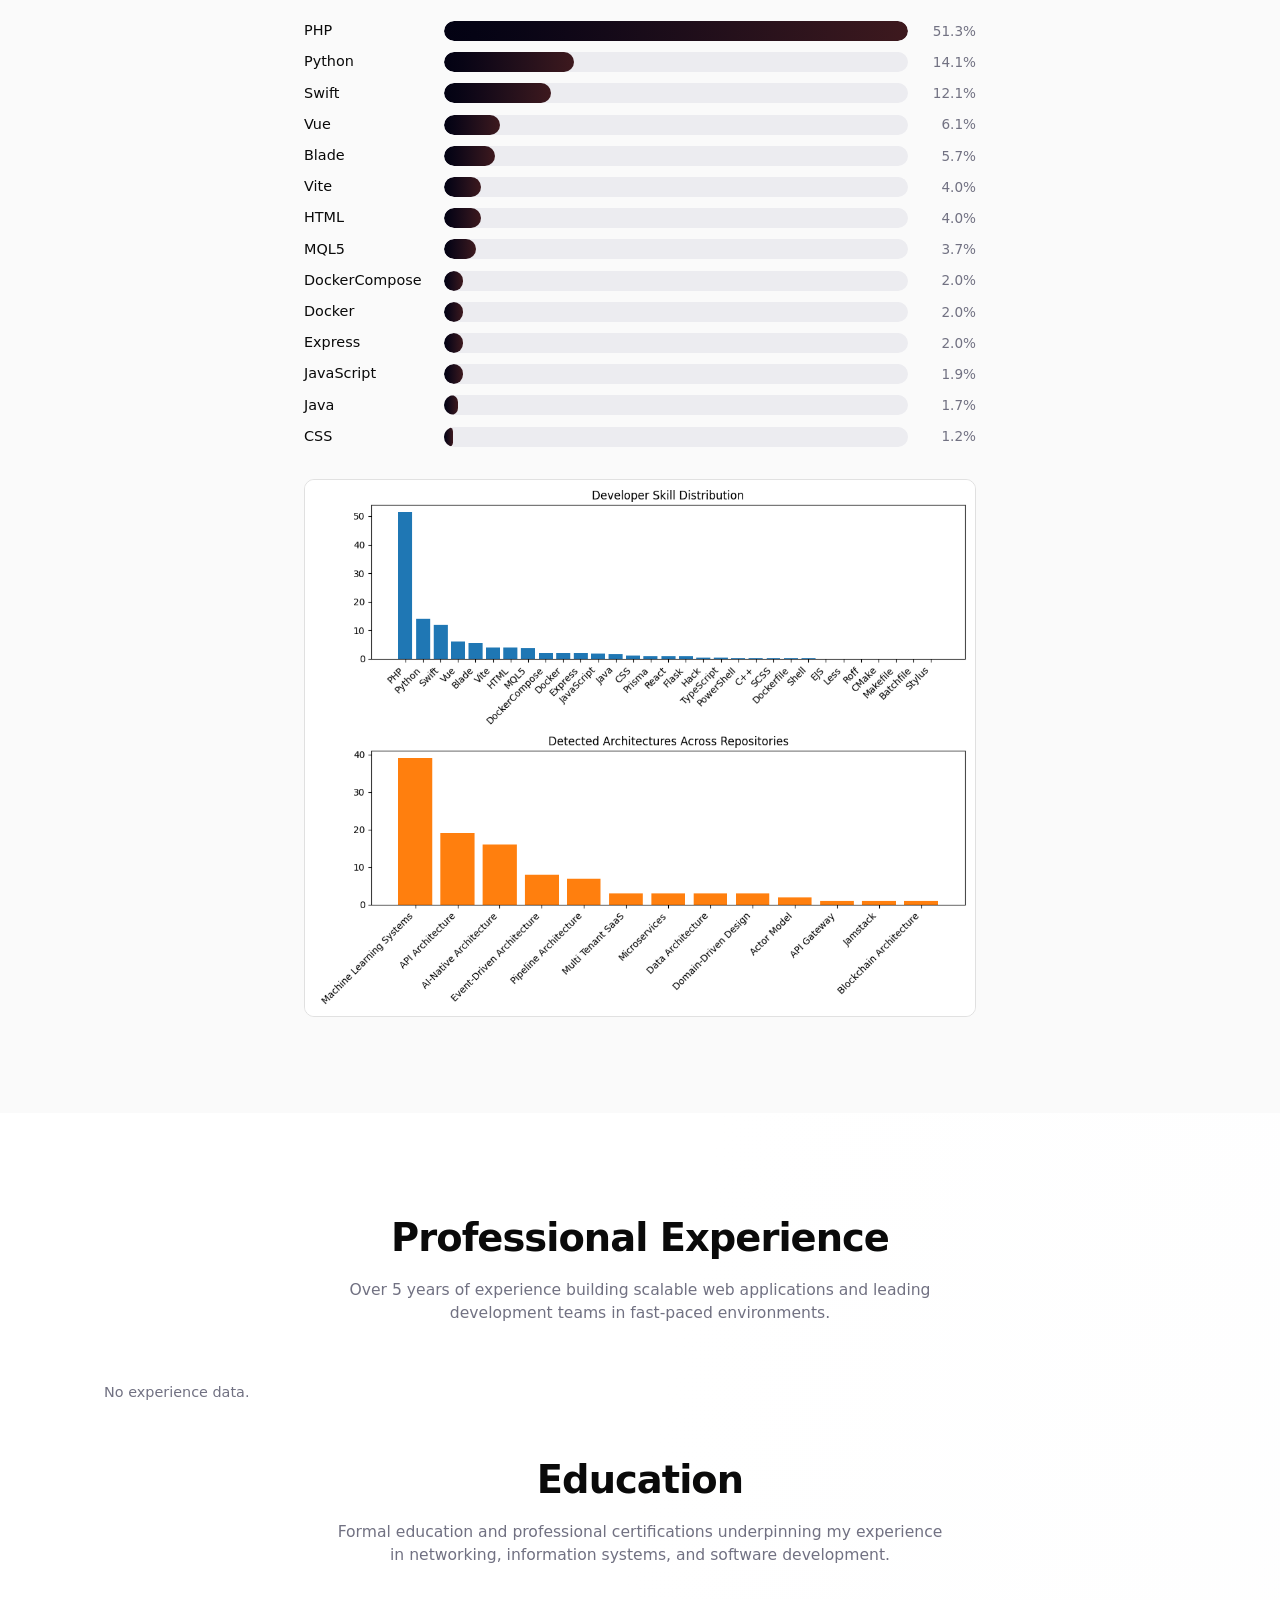
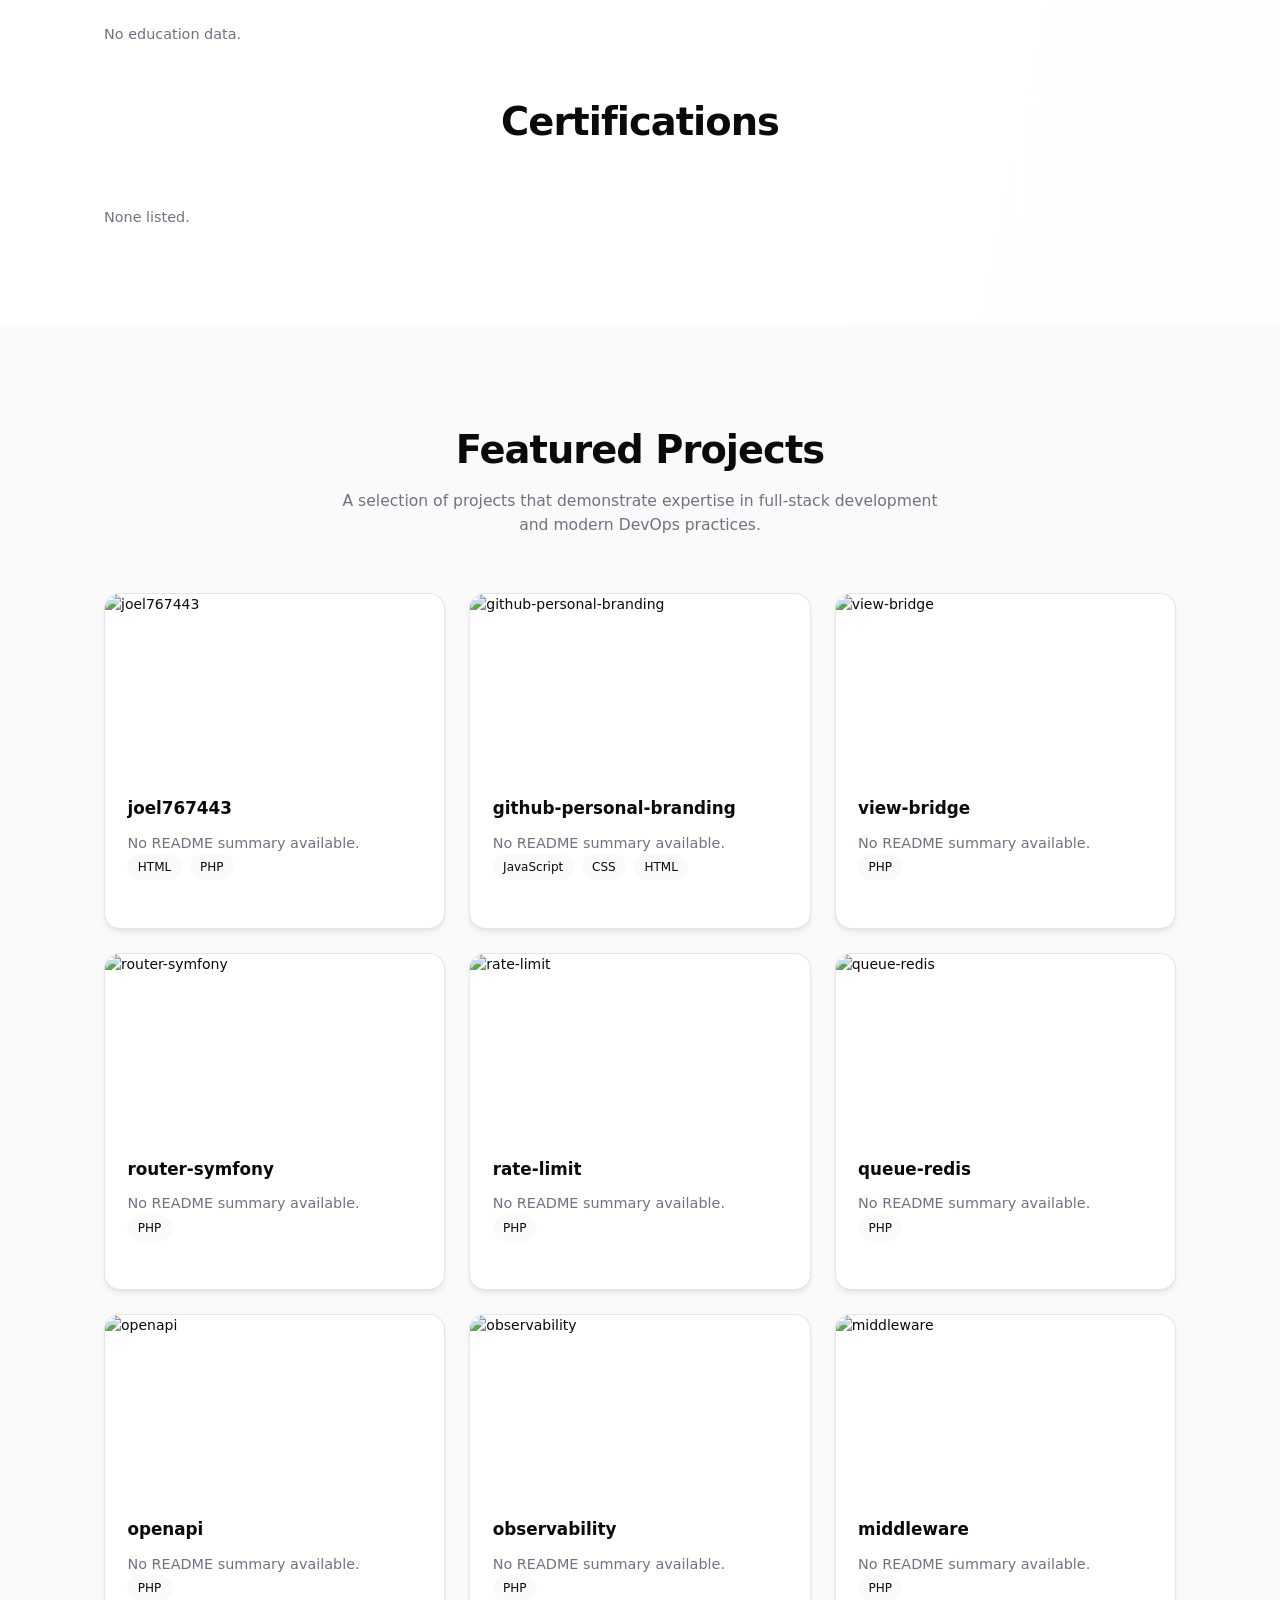
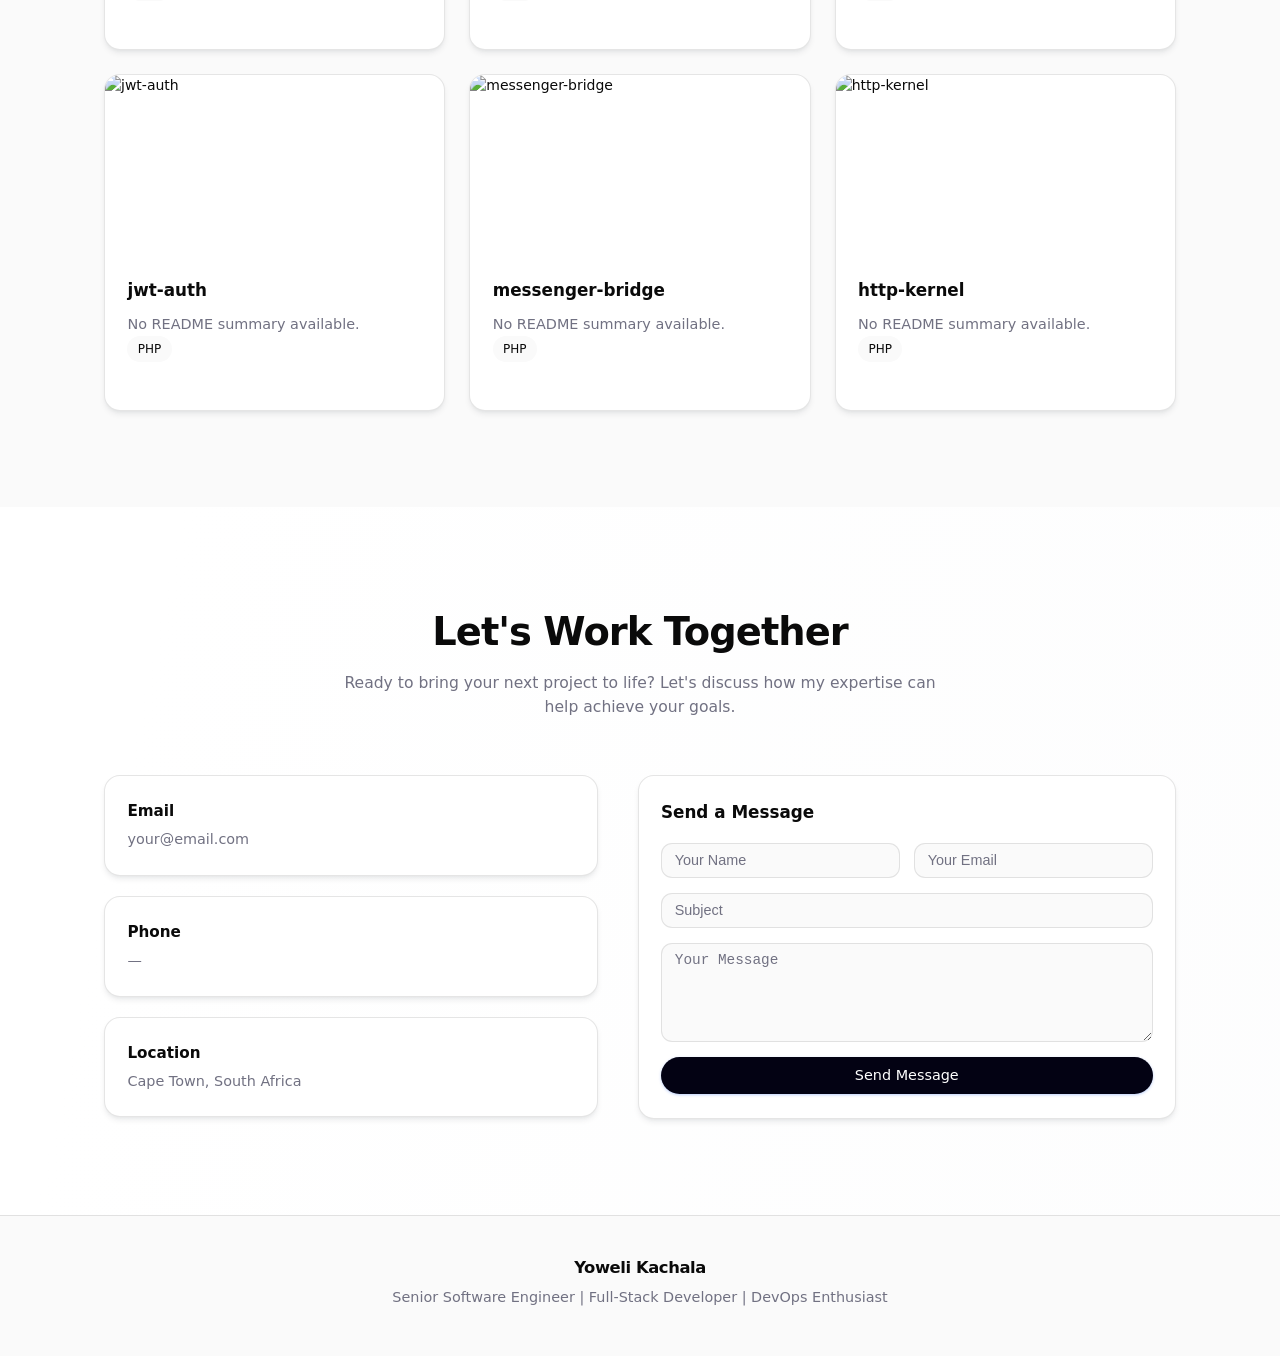
==== commit 6251c176: "Update portfolio from github-intel-service" ====
--- a/index.html
+++ b/index.html
@@ -948,7 +948,7 @@
       </h1>
       <p class="hero-headline">Senior Systems Architect &amp; Backend Engineer with 15+ years of experience building secure, high-availability systems.</p>
       
-      <p class="hero-description">Senior Systems Architect Backend Engineer Senior Systems Architect &amp; Backend Engineer with 15+ years of experience building secure, high-availability systems across Fintech, Health Tech, Government, and Global Enterprise environments (LG, Samsung, MTN). Specialised in transactional systems, payroll platforms, subscription billing logic, and scalable API design. Proven track record in architectural recovery, having fast-tracked a 5-year stalled national system to delivery within 12 months. Expert in high-volume performance, recently reducing processing latency by 88% and doubling operational capacity through strategic automation. Deeply proficient in Laravel/PHP 8+, AWS infrastructure, and CI/CD, with advanced expertise in Financial ML (LSTM/GRU) and ONNX-based production pipelines.</p>
+      <p class="hero-description">Senior Systems Architect &amp; Backend Engineer with 15+ years of experience building secure, high-availability systems.</p>
       <div class="hero-actions">
         <a href="cv.pdf" target="_blank" class="btn btn-primary">Download Resume</a>
         <a href="#projects" class="btn btn-outline">View My Work</a>
@@ -996,7 +996,7 @@
         </article>
       <article class="card">
           <h3 class="card-title">Web Frameworks</h3>
-          <div class="badges"><span class="badge">Express</span><span class="badge">DockerCompose</span><span class="badge">Prisma</span><span class="badge">Flask</span><span class="badge">EJS</span><span class="badge">Stylus</span></div>
+          <div class="badges"><span class="badge">DockerCompose</span><span class="badge">Express</span><span class="badge">Prisma</span><span class="badge">Flask</span><span class="badge">EJS</span><span class="badge">Stylus</span></div>
         </article>
       <article class="card">
           <h3 class="card-title">Backend as a Service</h3>
@@ -1018,7 +1018,7 @@
       <div class="skill-distribution-bar-wrap">
         <div class="skill-distribution-bar" style="width: 100%"></div>
       </div>
-      <span class="skill-distribution-pct">51.4%</span>
+      <span class="skill-distribution-pct">51.3%</span>
     </div>
 <div class="skill-distribution-row">
       <span class="skill-distribution-label">Python</span>
@@ -1060,7 +1060,7 @@
       <div class="skill-distribution-bar-wrap">
         <div class="skill-distribution-bar" style="width: 8%"></div>
       </div>
-      <span class="skill-distribution-pct">3.9%</span>
+      <span class="skill-distribution-pct">4.0%</span>
     </div>
 <div class="skill-distribution-row">
       <span class="skill-distribution-label">MQL5</span>
@@ -1070,7 +1070,7 @@
       <span class="skill-distribution-pct">3.7%</span>
     </div>
 <div class="skill-distribution-row">
-      <span class="skill-distribution-label">Express</span>
+      <span class="skill-distribution-label">DockerCompose</span>
       <div class="skill-distribution-bar-wrap">
         <div class="skill-distribution-bar" style="width: 4%"></div>
       </div>
@@ -1084,7 +1084,7 @@
       <span class="skill-distribution-pct">2.0%</span>
     </div>
 <div class="skill-distribution-row">
-      <span class="skill-distribution-label">DockerCompose</span>
+      <span class="skill-distribution-label">Express</span>
       <div class="skill-distribution-bar-wrap">
         <div class="skill-distribution-bar" style="width: 4%"></div>
       </div>
@@ -1130,116 +1130,7 @@
     </header>
 
     <div class="stacked-cards">
-<article class="card">
-      <div class="experience-header">
-        <h3>Founder &amp; Senior iOS Architect (SwiftUI &amp; Firebase)</h3>
-        <div class="experience-meta">
-          <span>Nov 2025</span>
-        </div>
-      </div>
-      <p class="muted">CapeRidaz · City of Cape Town, Western Cape, South Africa</p>
-      <ul class="exp-bullets"><li>Implemented secure account deletion flow with clear UI confirmation in AccountTabView, aligning user data handling with emerging privacy expectations and app‑store guidelines</li><li>Added password reset functionality and improved login UX in LoginView, reducing friction for returning users and supporting better account recovery</li><li>Introduced role‑based access control for group management, adding a canEditGroups capability to user roles and updating GroupDetailView so only authorised users can manage groups</li><li>Maintained robust release discipline by incrementally updating the marketing version (3.0.4 → 3.0.5) and keeping project configuration aligned with shipped builds.</li></ul>
-    </article>
-<article class="card">
-      <div class="experience-header">
-        <h3>Senior Software Engineer (Native PHP)</h3>
-        <div class="experience-meta">
-          <span>Apr 2024 – Sep 2025</span>
-        </div>
-      </div>
-      <p class="muted">RoomRaccoon Hotel Tech · City of Cape Town, Western Cape, South Africa</p>
-      <ul class="exp-bullets"><li>Multi-Tenant SaaS Architecture: Created and optimised scalable backend services for a global SaaS platform, ensuring secure data isolation and performance across a diverse international client base - Database &amp; Transactional Performance: Lead the optimisation of complex transactional workflows and database operations, significantly reducing query latency and improving system throughput - International API Development: Created robust, scalable APIs to support market expansion, focusing on high availability and seamless integration for third-party partners - Agile &amp; Distributed Leadership: Collaborated within a cross-functional, distributed engineering team, driving high standards for code quality and sprint delivery in a fast-paced Agile environment</li></ul>
-    </article>
-<article class="card">
-      <div class="experience-header">
-        <h3>Founder &amp; Senior iOS Architect (SwiftUI &amp; Firebase) – CapeRidaz</h3>
-        <div class="experience-meta">
-          <span>Sep 2023 – Apr 2024</span>
-        </div>
-      </div>
-      <p class="muted">CapeEuc · Cape Town, Western Cape, South Africa</p>
-      <ul class="exp-bullets"><li>Lead engineer for CapeRidaz, a social ride-tracking app enabling EUC, bike, and micromobility riders to record, analyse, and share rides with a community - Launched end-to-end ride recording &amp; analytics: Designed and shipped GPS ride tracking with background location, media capture, and advanced analytics, supporting 10k+ recorded rides with real-time stats - Scaled real-time features on Firebase: Optimised Firestore data models and indexing for feed, chat, and live location, cutting read costs by ~30% while keeping core screens loading in &lt;200ms - Introduced advanced insights &amp; challenges: Built a challenge engine, leaderboards, and analytics/insight layer that increased weekly active riders by 25% and session length by 18% - Improved engagement via social &amp; sharing: Implemented social feed, comments, and ride/video sharing to external platforms, driving a 40% uplift in shared rides month-over-month - Delivered HealthKit integration: Integrated Apple Health/HealthKit sync (import/export of workouts) with robust privacy and permissions, helping &gt;60% of active users centralise their ride data - Architecture &amp; System Design: Defined MVVM architecture with dedicated Models, ViewModels, Services, and reusable Components, ensuring a modular, testable codebase - Feature Ownership: Owned core product verticals, including ride recording, analytics, challenges, route planning/sharing, and social feed, from design through release and iteration - Quality &amp; Reliability: Established coding standards, logging, and error handling patterns; profiled performance (maps, charts, video generation) and removed bottlenecks affecting scroll and load times</li></ul>
-    </article>
-<article class="card">
-      <div class="experience-header">
-        <h3>Senior Backend Engineer</h3>
-        <div class="experience-meta">
-          <span>Sep 2022 – Aug 2023</span>
-        </div>
-      </div>
-      <p class="muted">Emedis SA · Cape Town, Western Cape, South Africa</p>
-      <ul class="exp-bullets"><li>Engineered high-performance backend services for LG operations, managing complex logistics, inventory, and financial workflows - Designed and implemented reusable architectural blueprints, establishing a standardised framework that accelerated future system development across the organisation - Successfully blended diverse ERP-style modules, maintaining high data fidelity between inventory management and financial reporting systems</li></ul>
-    </article>
-<article class="card">
-      <div class="experience-header">
-        <h3>Senior Back End Developer</h3>
-        <div class="experience-meta">
-          <span>Sep 2021 – Aug 2022</span>
-        </div>
-      </div>
-      <p class="muted">FlexClub · Cape Town, Western Cape, South Africa</p>
-      <ul class="exp-bullets"><li>Subscription Ecosystem: Architectured mission-critical backend services managing the full subscription lifecycle, including complex recurring billing logic and automated renewal workflows - System Resiliency: Engineered enhancements to transactional reliability, ensuring 100% data consistency for high-volume financial operations - DevOps Maturity: Standardised deployment pipelines and documentation, significantly increasing production stability and reducing &quot;time-to-market&quot; for new marketplace features - Workflow Standardisation: Audited and refined marketplace architectures to ensure cross-platform consistency and a seamless user experience across the service suite</li></ul>
-    </article>
-<article class="card">
-      <div class="experience-header">
-        <h3>Senior Open Source Backend Engineer</h3>
-        <div class="experience-meta">
-          <span>May 2020 – Jul 2021</span>
-        </div>
-      </div>
-      <p class="muted">City of Cape Town · Cape Town, Western Cape, South Africa</p>
-      <ul class="exp-bullets"><li>Healthcare Interoperability: Designed and implemented the backend architecture for a large-scale pharmacy system, ensuring seamless integration with diverse clinical platforms - Data Integrity &amp; Compliance: Engineered robust data synchronisation protocols to maintain strict data integrity and clinical accuracy across interconnected healthcare modules - System Synergy: Facilitated complex API integrations between pharmaceutical inventory and patient clinical records to streamline the dispensing workflow - Regulatory Alignment: Architecture backend services with a focus on security and auditability, critical for handling sensitive medical and pharmaceutical data</li></ul>
-    </article>
-<article class="card">
-      <div class="experience-header">
-        <h3>Senior Software Development Engineer</h3>
-        <div class="experience-meta">
-          <span>Dec 2019 – May 2020</span>
-        </div>
-      </div>
-      <p class="muted">1-grid · Cape Town Area, South Africa</p>
-      <ul class="exp-bullets"><li>Fintech &amp; Billing Integration: Architecture custom modules to extend the WHMCS billing platform, automating complex financial workflows for enterprise clients - Secure Payment Processing: Successfully integrated the PayFast Payment Gateway, ensuring secure, encrypted transaction processing and PCI-DSS compliance - Automated Domain Workflows: Engineered API-based domain verification and provisioning workflows, reducing manual intervention and accelerating service delivery - Financial Accuracy: Audited and refined automated billing logic, significantly improving billing accuracy and operational reliability for recurring revenue streams</li></ul>
-    </article>
-<article class="card">
-      <div class="experience-header">
-        <h3>Senior Backend &amp; Frontend Engineer</h3>
-        <div class="experience-meta">
-          <span>Feb 2019 – Nov 2019</span>
-        </div>
-      </div>
-      <p class="muted">GoMetro · Cape Town Area, South Africa</p>
-      <ul class="exp-bullets"><li>Architectured robust backend services for a comprehensive fleet management platform, focusing on scalability and data consistency - Architected and built a real-time vehicle tracking module using ReactJS, enabling live monitoring of fleet assets with high precision using a PHP/Laravel backend - Significantly improved CI/CD pipelines, leading to higher production deployment stability across staging, QA, and production environments, decreasing deployment failures by 70%</li></ul>
-    </article>
-<article class="card">
-      <div class="experience-header">
-        <h3>Senior Enterprise Systems Developer</h3>
-        <div class="experience-meta">
-          <span>Jan 2016 – Feb 2019</span>
-        </div>
-      </div>
-      <p class="muted">Double Eye · Cape Town, Western Cape, South Africa</p>
-      <ul class="exp-bullets"><li>Successfully guided and delivered 7 enterprise-scale projects across the telecommunications and public sectors, serving as the Technical Lead for 2 high-priority initiatives</li><li>Standardised the QA workflow and environment parity, reducing &#039;it works on my machine&#039; bugs and accelerating the release cycle - Led the development of a critical UK National Health Service (NHS) health system initiative, ensuring backend solutions met stringent compliance and data integrity standards - Engineered and supported robust backend systems for tier-1 telecommunications providers, including Samsung, Cell C, Glocel, and MTN - Streamlined development cycles by implementing CI/CD integration and automated QA workflows, reducing manual testing overhead and improving release stability</li></ul>
-    </article>
-<article class="card">
-      <div class="experience-header">
-        <h3>Lead Developer (Systems Architect &amp; Backend Engineer)</h3>
-        <div class="experience-meta">
-          <span>Mar 2012 – Dec 2015</span>
-        </div>
-      </div>
-      <p class="muted">SchoolAlert · Cape Town Area, South Africa</p>
-      <ul class="exp-bullets"><li>Managed platform re-architecture of a high-volume messaging platform, integrating SendGrid (bulk mail), Infobip (SMS), and USSD services - Re-engineered processing logic to reduce message delivery latency by 88% (from 3 hours to under 20 minutes) - Automated SMS failure handling and support workflows, reducing operational costs by 25% and enabling the successful merger of two regional offices - Scaled backend automation to the point that manual call centre functions were consolidated, resulting in significant overhead reduction and streamlined operations - Architectured a customer support module that doubled staff capacity, increasing daily client visits from 2 to 4 per person</li></ul>
-    </article>
-<article class="card">
-      <div class="experience-header">
-        <h3>Early Career – Systems &amp; Backend Engineering</h3>
-        <div class="experience-meta">
-          <span>Jan 2006 – Feb 2012</span>
-        </div>
-      </div>
-      <p class="muted">Intu2Ko Complete IT Services &amp; Globe Computer Systems LTD · Cape Town, Western Cape, South Africa</p>
-      <ul class="exp-bullets"><li>Project Recovery: Rescued a stalled tender processing system that had been delayed for 5 years; fast-tracked development to deliver functional demos within the first 12 months - Platform Recovery: Rescued a stalled tender processing system delayed for 5 years, fast-tracking development to deliver functional demos within 12 months - Operational Efficiency: Engineered a customer support system that doubled field productivity, increasing client visit capacity from 2 to 4 per person daily - Public Sector Infrastructure: Developed and deployed national-scale payroll and HR systems for the Government of Malawi - Platform Engineering: Built backend components for B2B trading and insurance platforms, managing end-to-end hosting and infrastructure - Leadership: Took full ownership of deployments and user training within the first year of tenure</li></ul>
-    </article>
+<p class="muted">No experience data.</p>
     </div>
 
     <header class="section-header" style="margin-top: 3rem;">
@@ -1250,14 +1141,7 @@
     </header>
 
     <div class="stacked-cards">
-<article class="card">
-      <h3 class="card-title">B-Tech Degree In Information Technology</h3>
-      <p class="muted">Cape Peninsula University of Technology</p>
-    </article>
-<article class="card">
-      <h3 class="card-title">Management Information Systems</h3>
-      <p class="muted">University of Malawi (Polytechnic)</p>
-    </article>
+<p class="muted">No education data.</p>
     </div>
 
     <header class="section-header" style="margin-top: 3rem;">
@@ -1265,14 +1149,7 @@
     </header>
 
     <div class="stacked-cards">
-<article class="card">
-      <h3 class="card-title">Cisco Certified Networking Associate</h3>
-      <p class="muted">Cisco · Cisco<br/>Issued: Nov 2005</p>
-    </article>
-<article class="card">
-      <h3 class="card-title">PHP</h3>
-      <p class="muted">TestDome · TestDome<br/>Issued: Jan 2019</p>
-    </article>
+<p class="muted">None listed.</p>
     </div>
   </div>
 </section>
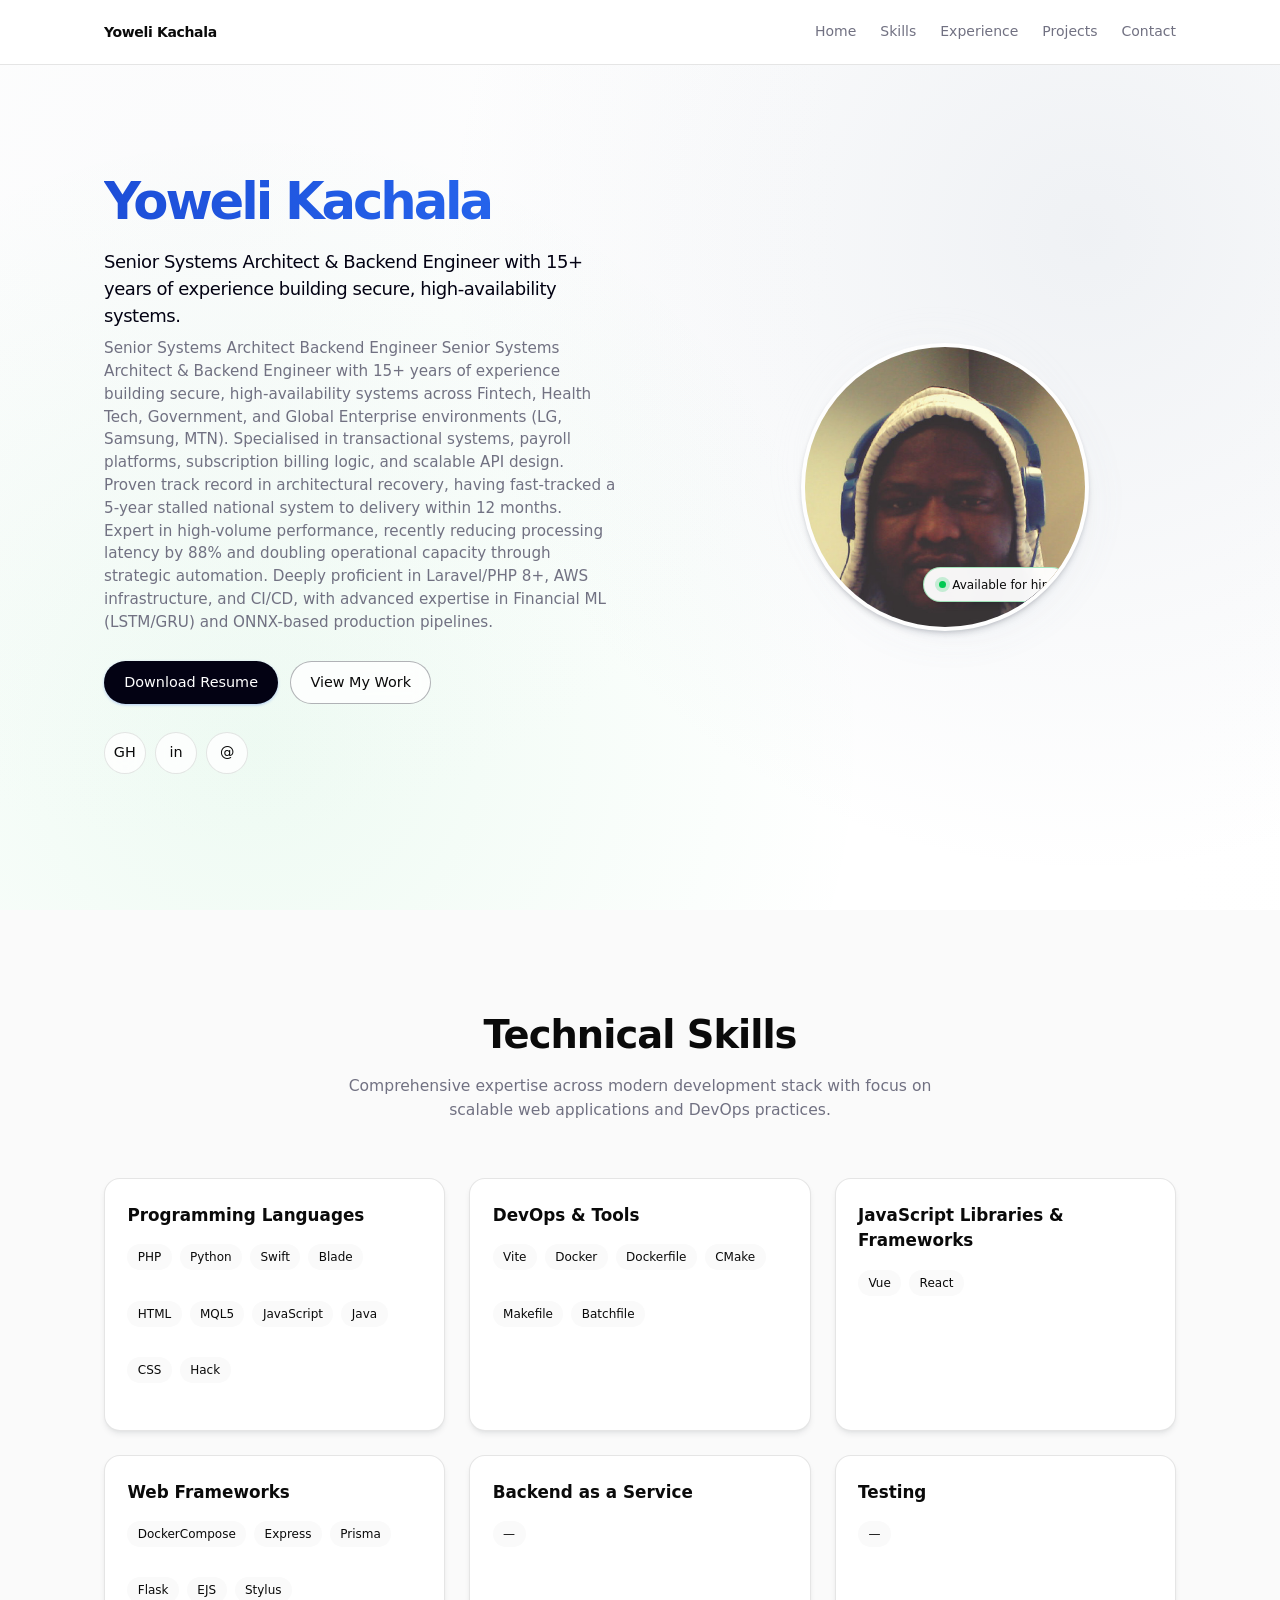
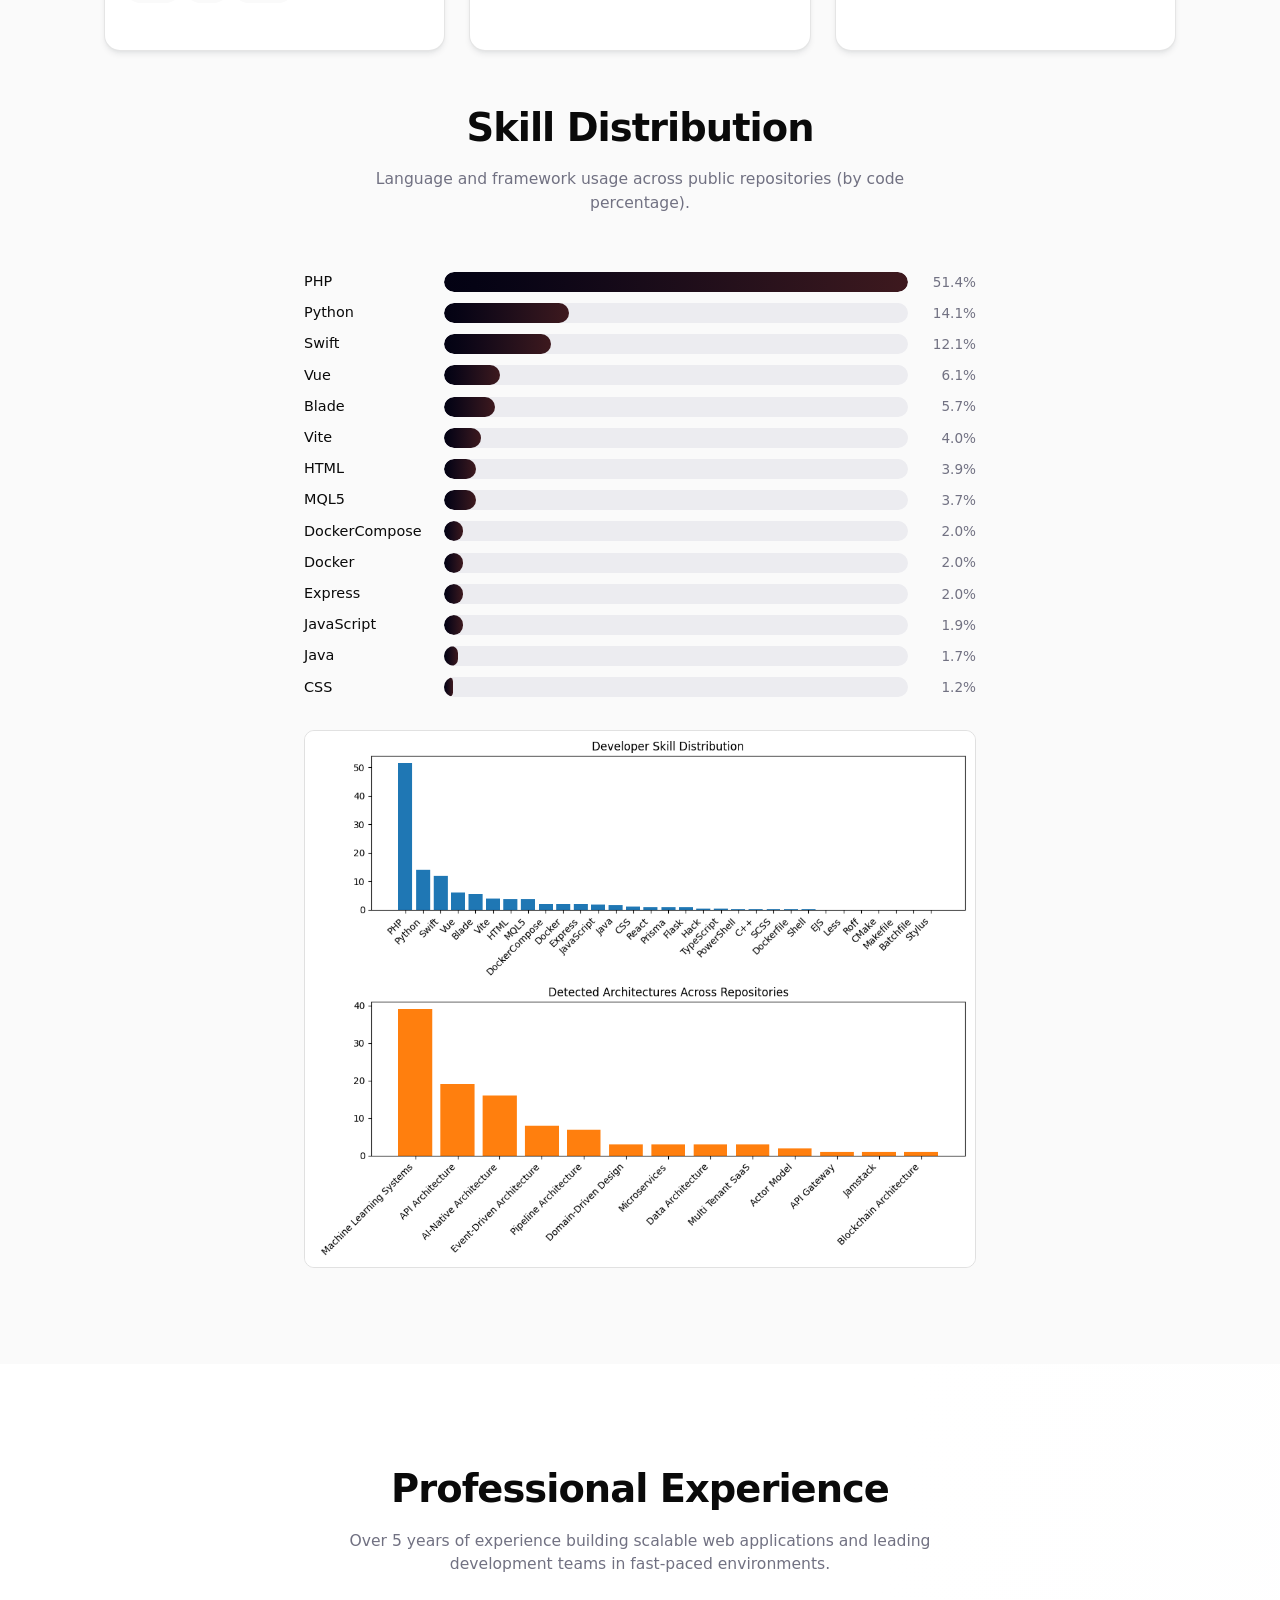
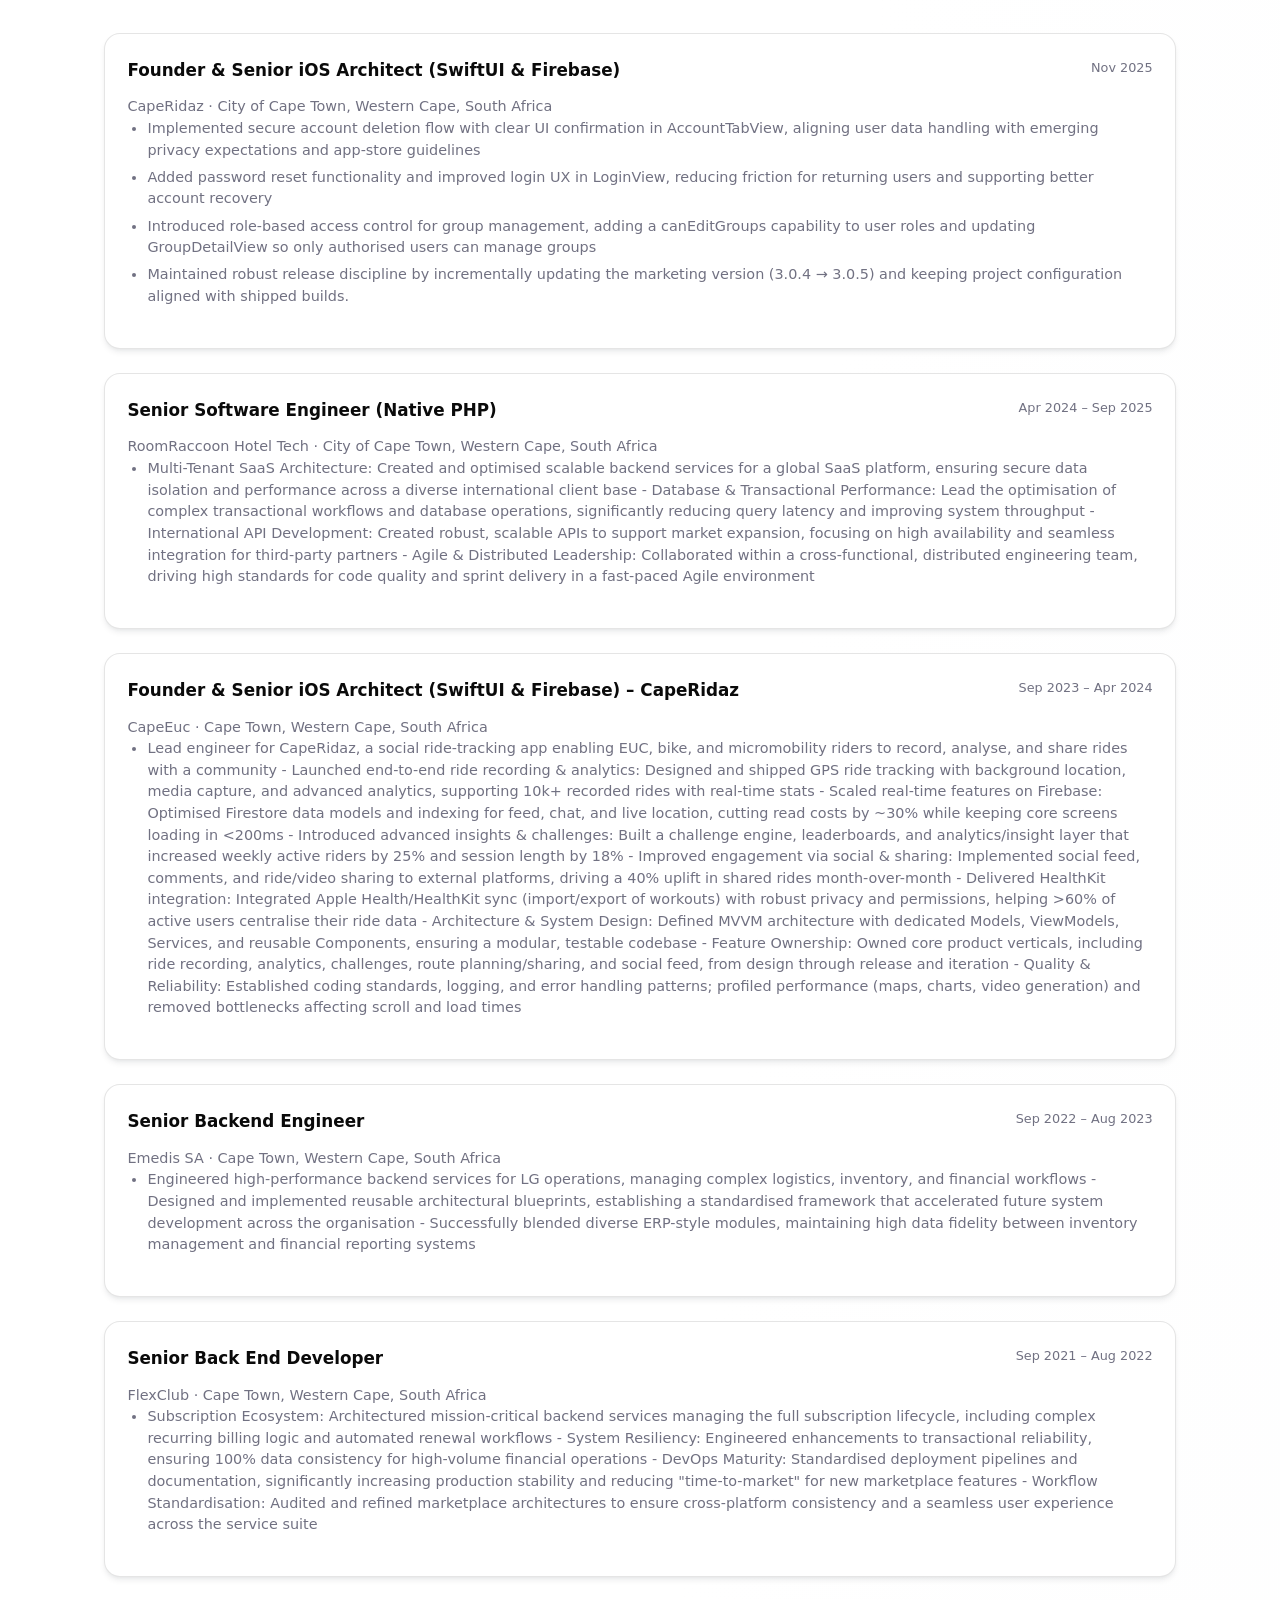
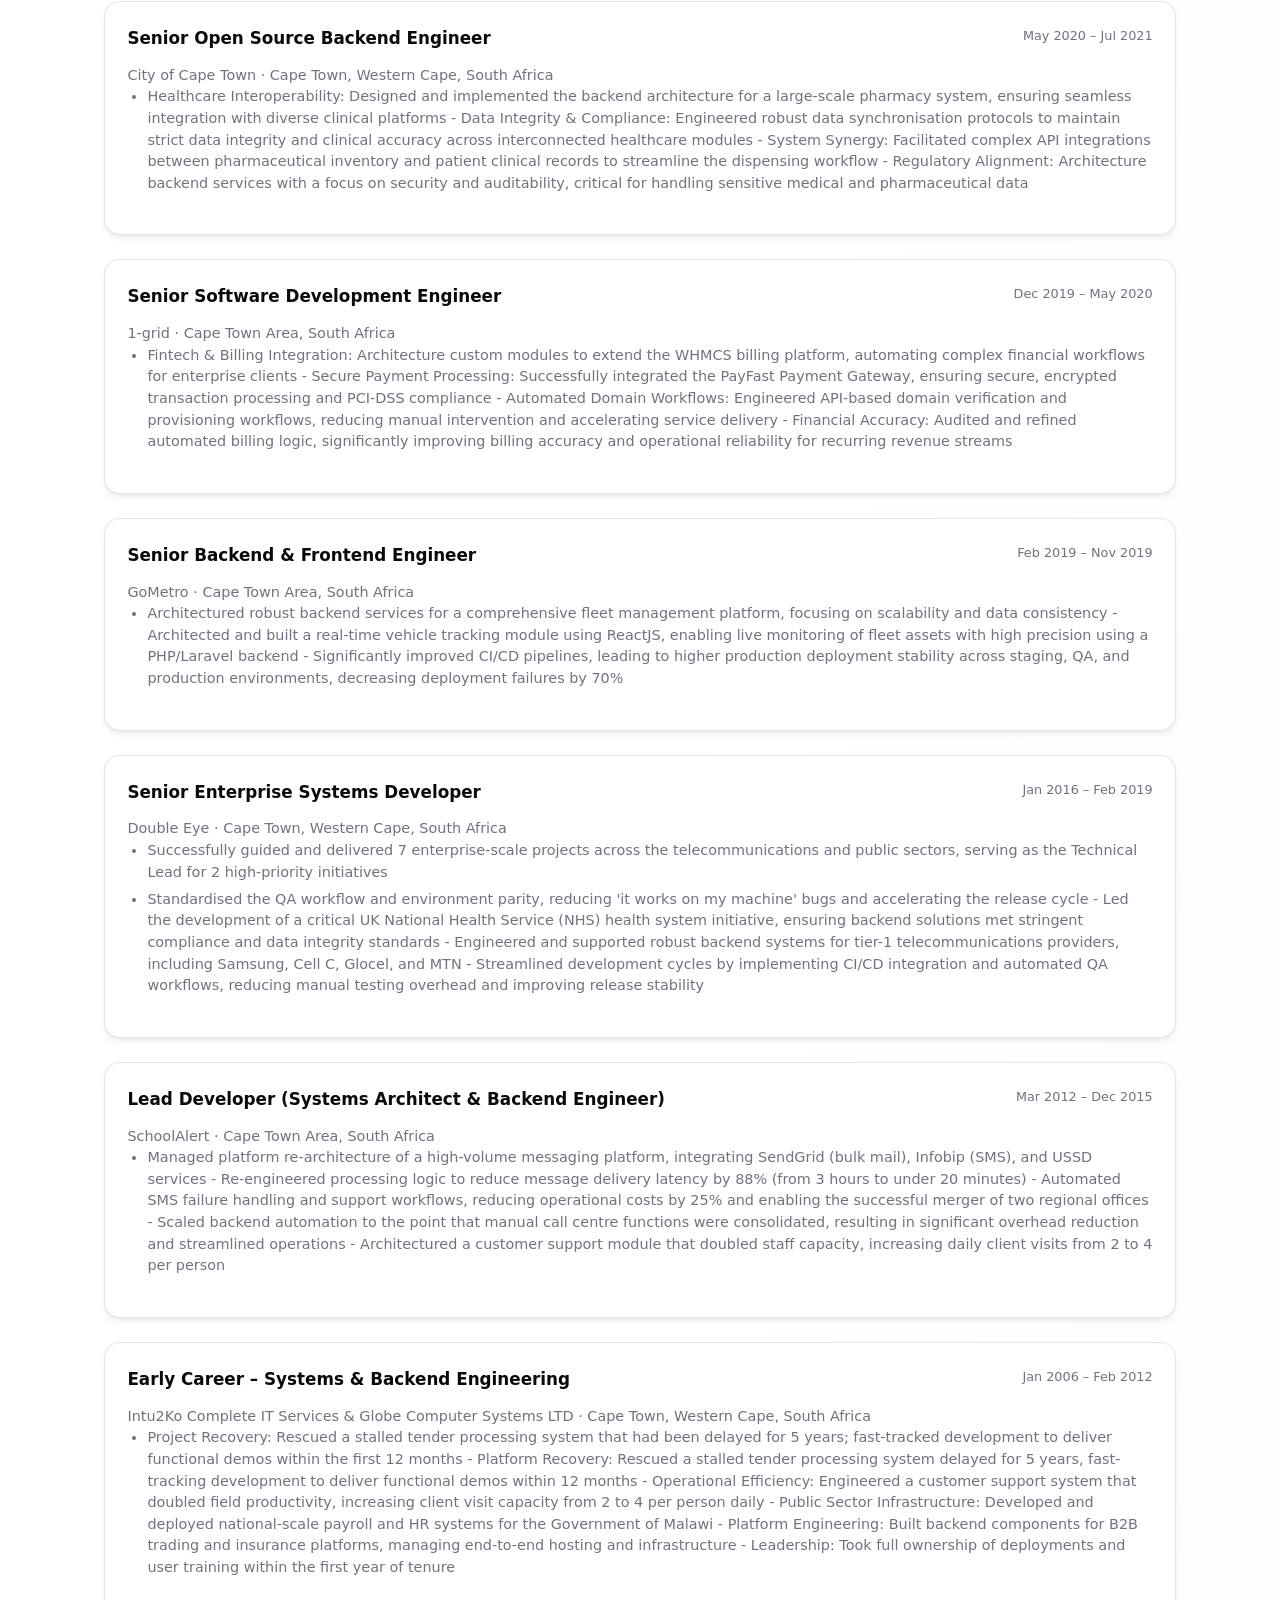
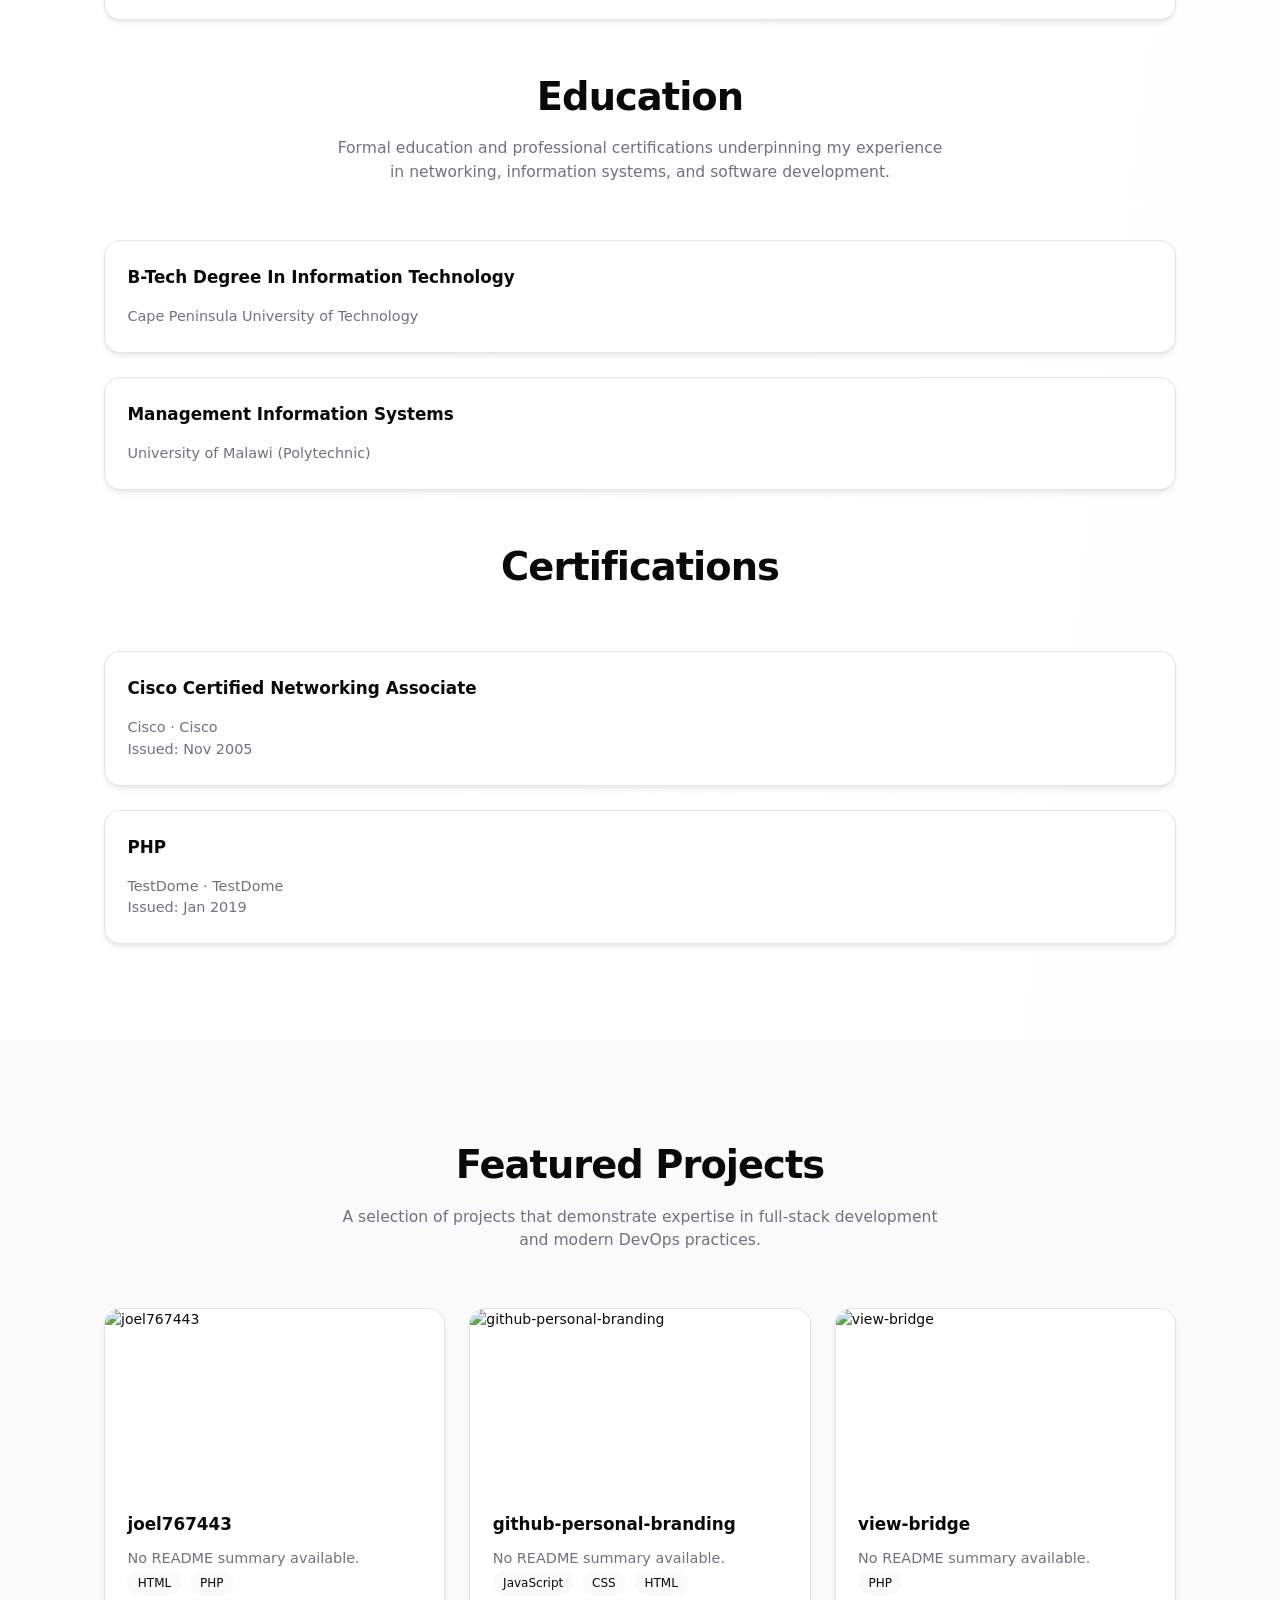
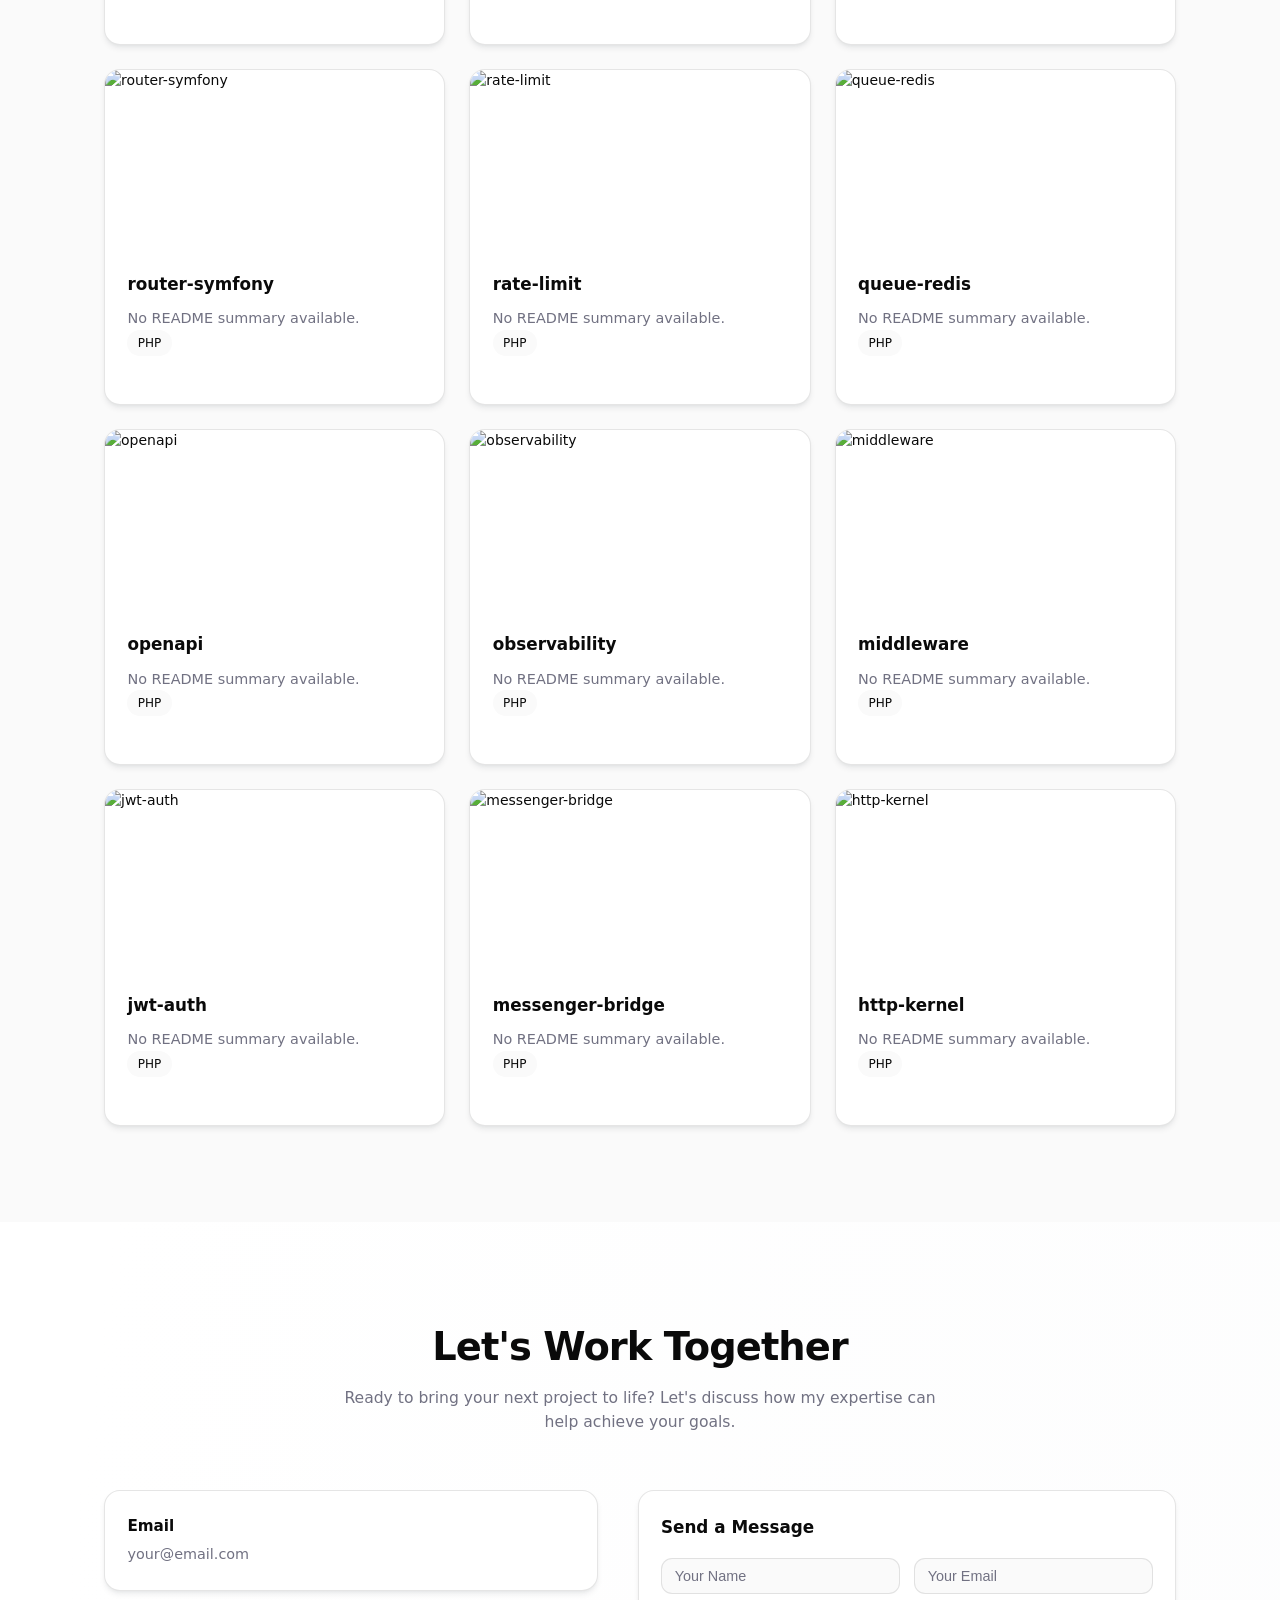
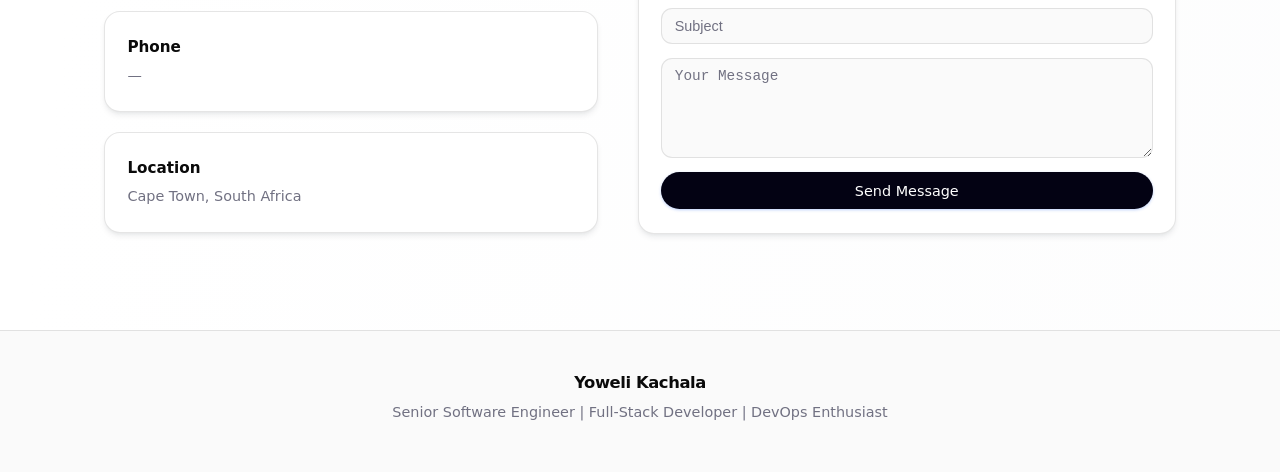
==== commit 3f8c348b: "Update portfolio from github-intel-service" ====
--- a/index.html
+++ b/index.html
@@ -948,7 +948,7 @@
       </h1>
       <p class="hero-headline">Senior Systems Architect &amp; Backend Engineer with 15+ years of experience building secure, high-availability systems.</p>
       
-      <p class="hero-description">Senior Systems Architect &amp; Backend Engineer with 15+ years of experience building secure, high-availability systems.</p>
+      <p class="hero-description">Senior Systems Architect Backend Engineer Senior Systems Architect &amp; Backend Engineer with 15+ years of experience building secure, high-availability systems across Fintech, Health Tech, Government, and Global Enterprise environments (LG, Samsung, MTN). Specialised in transactional systems, payroll platforms, subscription billing logic, and scalable API design. Proven track record in architectural recovery, having fast-tracked a 5-year stalled national system to delivery within 12 months. Expert in high-volume performance, recently reducing processing latency by 88% and doubling operational capacity through strategic automation. Deeply proficient in Laravel/PHP 8+, AWS infrastructure, and CI/CD, with advanced expertise in Financial ML (LSTM/GRU) and ONNX-based production pipelines.</p>
       <div class="hero-actions">
         <a href="cv.pdf" target="_blank" class="btn btn-primary">Download Resume</a>
         <a href="#projects" class="btn btn-outline">View My Work</a>
@@ -1018,12 +1018,12 @@
       <div class="skill-distribution-bar-wrap">
         <div class="skill-distribution-bar" style="width: 100%"></div>
       </div>
-      <span class="skill-distribution-pct">51.3%</span>
+      <span class="skill-distribution-pct">51.4%</span>
     </div>
 <div class="skill-distribution-row">
       <span class="skill-distribution-label">Python</span>
       <div class="skill-distribution-bar-wrap">
-        <div class="skill-distribution-bar" style="width: 28%"></div>
+        <div class="skill-distribution-bar" style="width: 27%"></div>
       </div>
       <span class="skill-distribution-pct">14.1%</span>
     </div>
@@ -1058,9 +1058,9 @@
 <div class="skill-distribution-row">
       <span class="skill-distribution-label">HTML</span>
       <div class="skill-distribution-bar-wrap">
-        <div class="skill-distribution-bar" style="width: 8%"></div>
-      </div>
-      <span class="skill-distribution-pct">4.0%</span>
+        <div class="skill-distribution-bar" style="width: 7%"></div>
+      </div>
+      <span class="skill-distribution-pct">3.9%</span>
     </div>
 <div class="skill-distribution-row">
       <span class="skill-distribution-label">MQL5</span>
@@ -1130,7 +1130,116 @@
     </header>
 
     <div class="stacked-cards">
-<p class="muted">No experience data.</p>
+<article class="card">
+      <div class="experience-header">
+        <h3>Founder &amp; Senior iOS Architect (SwiftUI &amp; Firebase)</h3>
+        <div class="experience-meta">
+          <span>Nov 2025</span>
+        </div>
+      </div>
+      <p class="muted">CapeRidaz · City of Cape Town, Western Cape, South Africa</p>
+      <ul class="exp-bullets"><li>Implemented secure account deletion flow with clear UI confirmation in AccountTabView, aligning user data handling with emerging privacy expectations and app‑store guidelines</li><li>Added password reset functionality and improved login UX in LoginView, reducing friction for returning users and supporting better account recovery</li><li>Introduced role‑based access control for group management, adding a canEditGroups capability to user roles and updating GroupDetailView so only authorised users can manage groups</li><li>Maintained robust release discipline by incrementally updating the marketing version (3.0.4 → 3.0.5) and keeping project configuration aligned with shipped builds.</li></ul>
+    </article>
+<article class="card">
+      <div class="experience-header">
+        <h3>Senior Software Engineer (Native PHP)</h3>
+        <div class="experience-meta">
+          <span>Apr 2024 – Sep 2025</span>
+        </div>
+      </div>
+      <p class="muted">RoomRaccoon Hotel Tech · City of Cape Town, Western Cape, South Africa</p>
+      <ul class="exp-bullets"><li>Multi-Tenant SaaS Architecture: Created and optimised scalable backend services for a global SaaS platform, ensuring secure data isolation and performance across a diverse international client base - Database &amp; Transactional Performance: Lead the optimisation of complex transactional workflows and database operations, significantly reducing query latency and improving system throughput - International API Development: Created robust, scalable APIs to support market expansion, focusing on high availability and seamless integration for third-party partners - Agile &amp; Distributed Leadership: Collaborated within a cross-functional, distributed engineering team, driving high standards for code quality and sprint delivery in a fast-paced Agile environment</li></ul>
+    </article>
+<article class="card">
+      <div class="experience-header">
+        <h3>Founder &amp; Senior iOS Architect (SwiftUI &amp; Firebase) – CapeRidaz</h3>
+        <div class="experience-meta">
+          <span>Sep 2023 – Apr 2024</span>
+        </div>
+      </div>
+      <p class="muted">CapeEuc · Cape Town, Western Cape, South Africa</p>
+      <ul class="exp-bullets"><li>Lead engineer for CapeRidaz, a social ride-tracking app enabling EUC, bike, and micromobility riders to record, analyse, and share rides with a community - Launched end-to-end ride recording &amp; analytics: Designed and shipped GPS ride tracking with background location, media capture, and advanced analytics, supporting 10k+ recorded rides with real-time stats - Scaled real-time features on Firebase: Optimised Firestore data models and indexing for feed, chat, and live location, cutting read costs by ~30% while keeping core screens loading in &lt;200ms - Introduced advanced insights &amp; challenges: Built a challenge engine, leaderboards, and analytics/insight layer that increased weekly active riders by 25% and session length by 18% - Improved engagement via social &amp; sharing: Implemented social feed, comments, and ride/video sharing to external platforms, driving a 40% uplift in shared rides month-over-month - Delivered HealthKit integration: Integrated Apple Health/HealthKit sync (import/export of workouts) with robust privacy and permissions, helping &gt;60% of active users centralise their ride data - Architecture &amp; System Design: Defined MVVM architecture with dedicated Models, ViewModels, Services, and reusable Components, ensuring a modular, testable codebase - Feature Ownership: Owned core product verticals, including ride recording, analytics, challenges, route planning/sharing, and social feed, from design through release and iteration - Quality &amp; Reliability: Established coding standards, logging, and error handling patterns; profiled performance (maps, charts, video generation) and removed bottlenecks affecting scroll and load times</li></ul>
+    </article>
+<article class="card">
+      <div class="experience-header">
+        <h3>Senior Backend Engineer</h3>
+        <div class="experience-meta">
+          <span>Sep 2022 – Aug 2023</span>
+        </div>
+      </div>
+      <p class="muted">Emedis SA · Cape Town, Western Cape, South Africa</p>
+      <ul class="exp-bullets"><li>Engineered high-performance backend services for LG operations, managing complex logistics, inventory, and financial workflows - Designed and implemented reusable architectural blueprints, establishing a standardised framework that accelerated future system development across the organisation - Successfully blended diverse ERP-style modules, maintaining high data fidelity between inventory management and financial reporting systems</li></ul>
+    </article>
+<article class="card">
+      <div class="experience-header">
+        <h3>Senior Back End Developer</h3>
+        <div class="experience-meta">
+          <span>Sep 2021 – Aug 2022</span>
+        </div>
+      </div>
+      <p class="muted">FlexClub · Cape Town, Western Cape, South Africa</p>
+      <ul class="exp-bullets"><li>Subscription Ecosystem: Architectured mission-critical backend services managing the full subscription lifecycle, including complex recurring billing logic and automated renewal workflows - System Resiliency: Engineered enhancements to transactional reliability, ensuring 100% data consistency for high-volume financial operations - DevOps Maturity: Standardised deployment pipelines and documentation, significantly increasing production stability and reducing &quot;time-to-market&quot; for new marketplace features - Workflow Standardisation: Audited and refined marketplace architectures to ensure cross-platform consistency and a seamless user experience across the service suite</li></ul>
+    </article>
+<article class="card">
+      <div class="experience-header">
+        <h3>Senior Open Source Backend Engineer</h3>
+        <div class="experience-meta">
+          <span>May 2020 – Jul 2021</span>
+        </div>
+      </div>
+      <p class="muted">City of Cape Town · Cape Town, Western Cape, South Africa</p>
+      <ul class="exp-bullets"><li>Healthcare Interoperability: Designed and implemented the backend architecture for a large-scale pharmacy system, ensuring seamless integration with diverse clinical platforms - Data Integrity &amp; Compliance: Engineered robust data synchronisation protocols to maintain strict data integrity and clinical accuracy across interconnected healthcare modules - System Synergy: Facilitated complex API integrations between pharmaceutical inventory and patient clinical records to streamline the dispensing workflow - Regulatory Alignment: Architecture backend services with a focus on security and auditability, critical for handling sensitive medical and pharmaceutical data</li></ul>
+    </article>
+<article class="card">
+      <div class="experience-header">
+        <h3>Senior Software Development Engineer</h3>
+        <div class="experience-meta">
+          <span>Dec 2019 – May 2020</span>
+        </div>
+      </div>
+      <p class="muted">1-grid · Cape Town Area, South Africa</p>
+      <ul class="exp-bullets"><li>Fintech &amp; Billing Integration: Architecture custom modules to extend the WHMCS billing platform, automating complex financial workflows for enterprise clients - Secure Payment Processing: Successfully integrated the PayFast Payment Gateway, ensuring secure, encrypted transaction processing and PCI-DSS compliance - Automated Domain Workflows: Engineered API-based domain verification and provisioning workflows, reducing manual intervention and accelerating service delivery - Financial Accuracy: Audited and refined automated billing logic, significantly improving billing accuracy and operational reliability for recurring revenue streams</li></ul>
+    </article>
+<article class="card">
+      <div class="experience-header">
+        <h3>Senior Backend &amp; Frontend Engineer</h3>
+        <div class="experience-meta">
+          <span>Feb 2019 – Nov 2019</span>
+        </div>
+      </div>
+      <p class="muted">GoMetro · Cape Town Area, South Africa</p>
+      <ul class="exp-bullets"><li>Architectured robust backend services for a comprehensive fleet management platform, focusing on scalability and data consistency - Architected and built a real-time vehicle tracking module using ReactJS, enabling live monitoring of fleet assets with high precision using a PHP/Laravel backend - Significantly improved CI/CD pipelines, leading to higher production deployment stability across staging, QA, and production environments, decreasing deployment failures by 70%</li></ul>
+    </article>
+<article class="card">
+      <div class="experience-header">
+        <h3>Senior Enterprise Systems Developer</h3>
+        <div class="experience-meta">
+          <span>Jan 2016 – Feb 2019</span>
+        </div>
+      </div>
+      <p class="muted">Double Eye · Cape Town, Western Cape, South Africa</p>
+      <ul class="exp-bullets"><li>Successfully guided and delivered 7 enterprise-scale projects across the telecommunications and public sectors, serving as the Technical Lead for 2 high-priority initiatives</li><li>Standardised the QA workflow and environment parity, reducing &#039;it works on my machine&#039; bugs and accelerating the release cycle - Led the development of a critical UK National Health Service (NHS) health system initiative, ensuring backend solutions met stringent compliance and data integrity standards - Engineered and supported robust backend systems for tier-1 telecommunications providers, including Samsung, Cell C, Glocel, and MTN - Streamlined development cycles by implementing CI/CD integration and automated QA workflows, reducing manual testing overhead and improving release stability</li></ul>
+    </article>
+<article class="card">
+      <div class="experience-header">
+        <h3>Lead Developer (Systems Architect &amp; Backend Engineer)</h3>
+        <div class="experience-meta">
+          <span>Mar 2012 – Dec 2015</span>
+        </div>
+      </div>
+      <p class="muted">SchoolAlert · Cape Town Area, South Africa</p>
+      <ul class="exp-bullets"><li>Managed platform re-architecture of a high-volume messaging platform, integrating SendGrid (bulk mail), Infobip (SMS), and USSD services - Re-engineered processing logic to reduce message delivery latency by 88% (from 3 hours to under 20 minutes) - Automated SMS failure handling and support workflows, reducing operational costs by 25% and enabling the successful merger of two regional offices - Scaled backend automation to the point that manual call centre functions were consolidated, resulting in significant overhead reduction and streamlined operations - Architectured a customer support module that doubled staff capacity, increasing daily client visits from 2 to 4 per person</li></ul>
+    </article>
+<article class="card">
+      <div class="experience-header">
+        <h3>Early Career – Systems &amp; Backend Engineering</h3>
+        <div class="experience-meta">
+          <span>Jan 2006 – Feb 2012</span>
+        </div>
+      </div>
+      <p class="muted">Intu2Ko Complete IT Services &amp; Globe Computer Systems LTD · Cape Town, Western Cape, South Africa</p>
+      <ul class="exp-bullets"><li>Project Recovery: Rescued a stalled tender processing system that had been delayed for 5 years; fast-tracked development to deliver functional demos within the first 12 months - Platform Recovery: Rescued a stalled tender processing system delayed for 5 years, fast-tracking development to deliver functional demos within 12 months - Operational Efficiency: Engineered a customer support system that doubled field productivity, increasing client visit capacity from 2 to 4 per person daily - Public Sector Infrastructure: Developed and deployed national-scale payroll and HR systems for the Government of Malawi - Platform Engineering: Built backend components for B2B trading and insurance platforms, managing end-to-end hosting and infrastructure - Leadership: Took full ownership of deployments and user training within the first year of tenure</li></ul>
+    </article>
     </div>
 
     <header class="section-header" style="margin-top: 3rem;">
@@ -1141,7 +1250,14 @@
     </header>
 
     <div class="stacked-cards">
-<p class="muted">No education data.</p>
+<article class="card">
+      <h3 class="card-title">B-Tech Degree In Information Technology</h3>
+      <p class="muted">Cape Peninsula University of Technology</p>
+    </article>
+<article class="card">
+      <h3 class="card-title">Management Information Systems</h3>
+      <p class="muted">University of Malawi (Polytechnic)</p>
+    </article>
     </div>
 
     <header class="section-header" style="margin-top: 3rem;">
@@ -1149,7 +1265,14 @@
     </header>
 
     <div class="stacked-cards">
-<p class="muted">None listed.</p>
+<article class="card">
+      <h3 class="card-title">Cisco Certified Networking Associate</h3>
+      <p class="muted">Cisco · Cisco<br/>Issued: Nov 2005</p>
+    </article>
+<article class="card">
+      <h3 class="card-title">PHP</h3>
+      <p class="muted">TestDome · TestDome<br/>Issued: Jan 2019</p>
+    </article>
     </div>
   </div>
 </section>
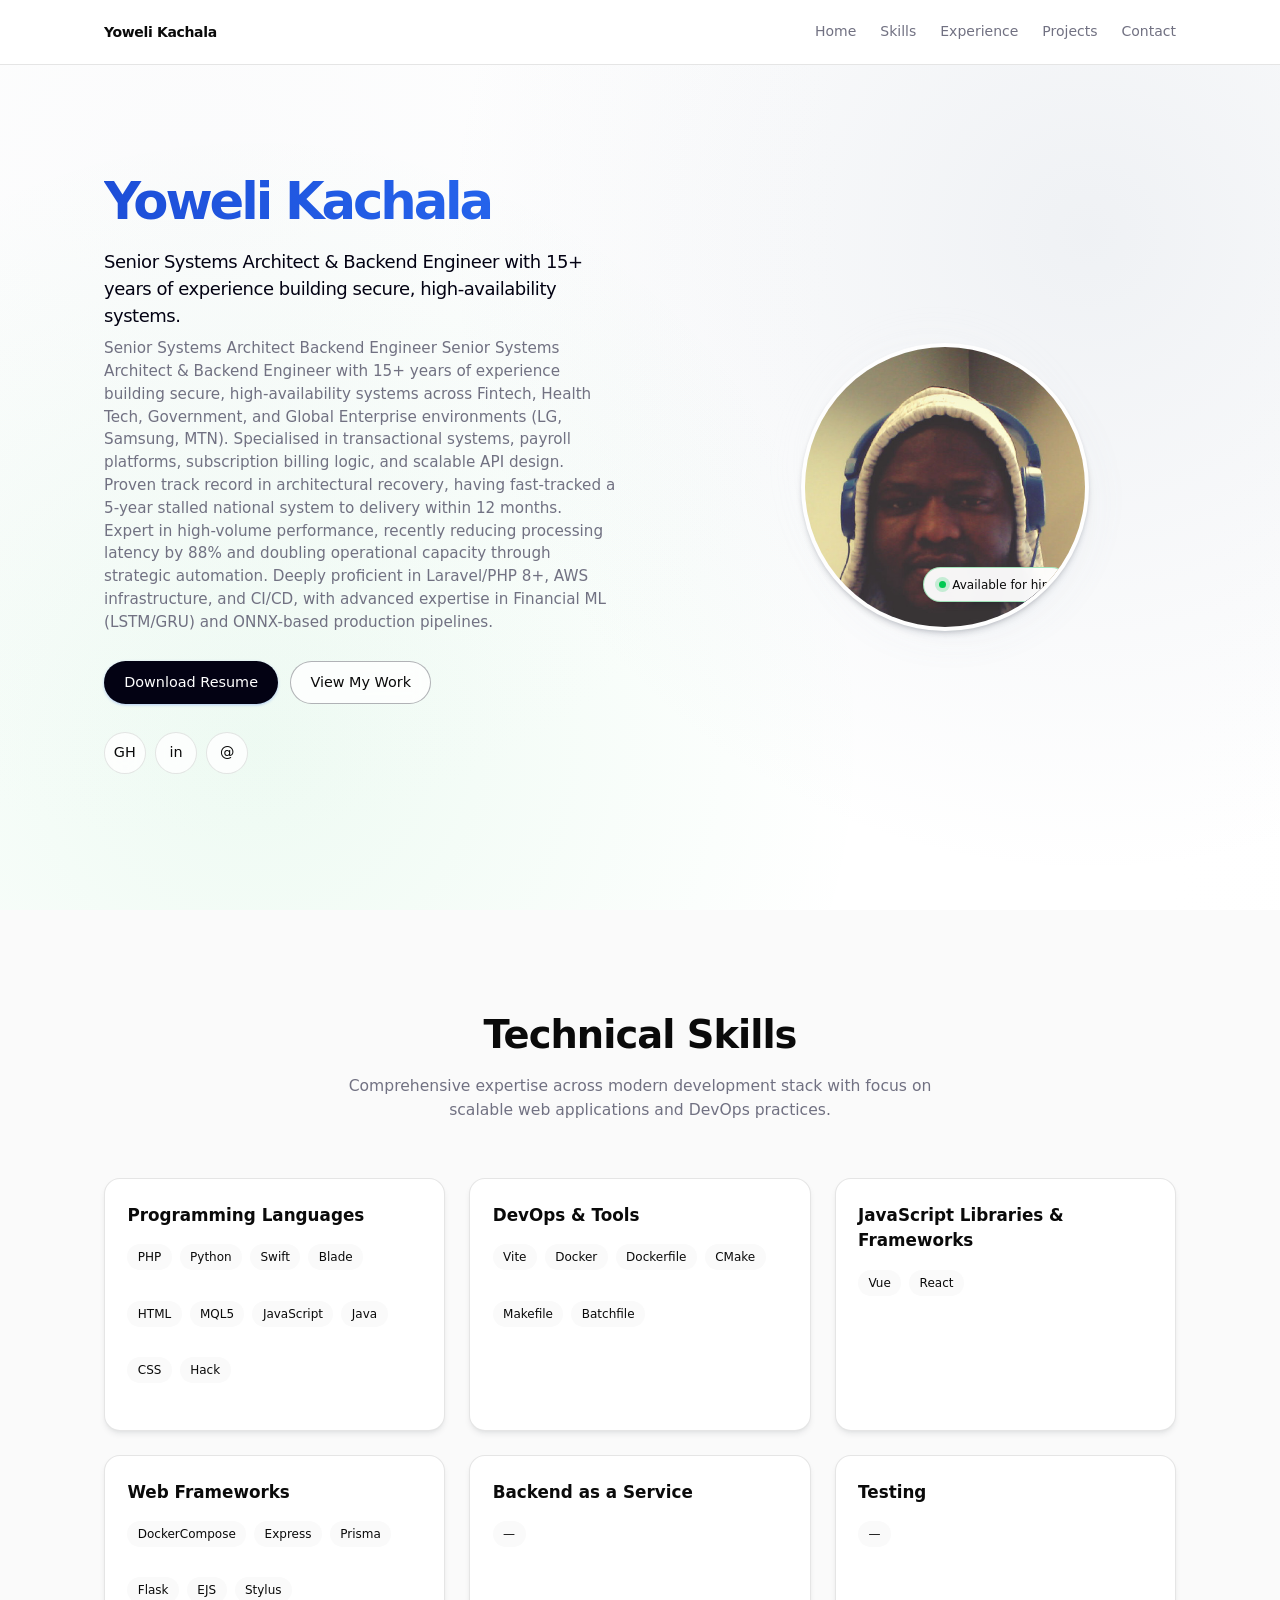
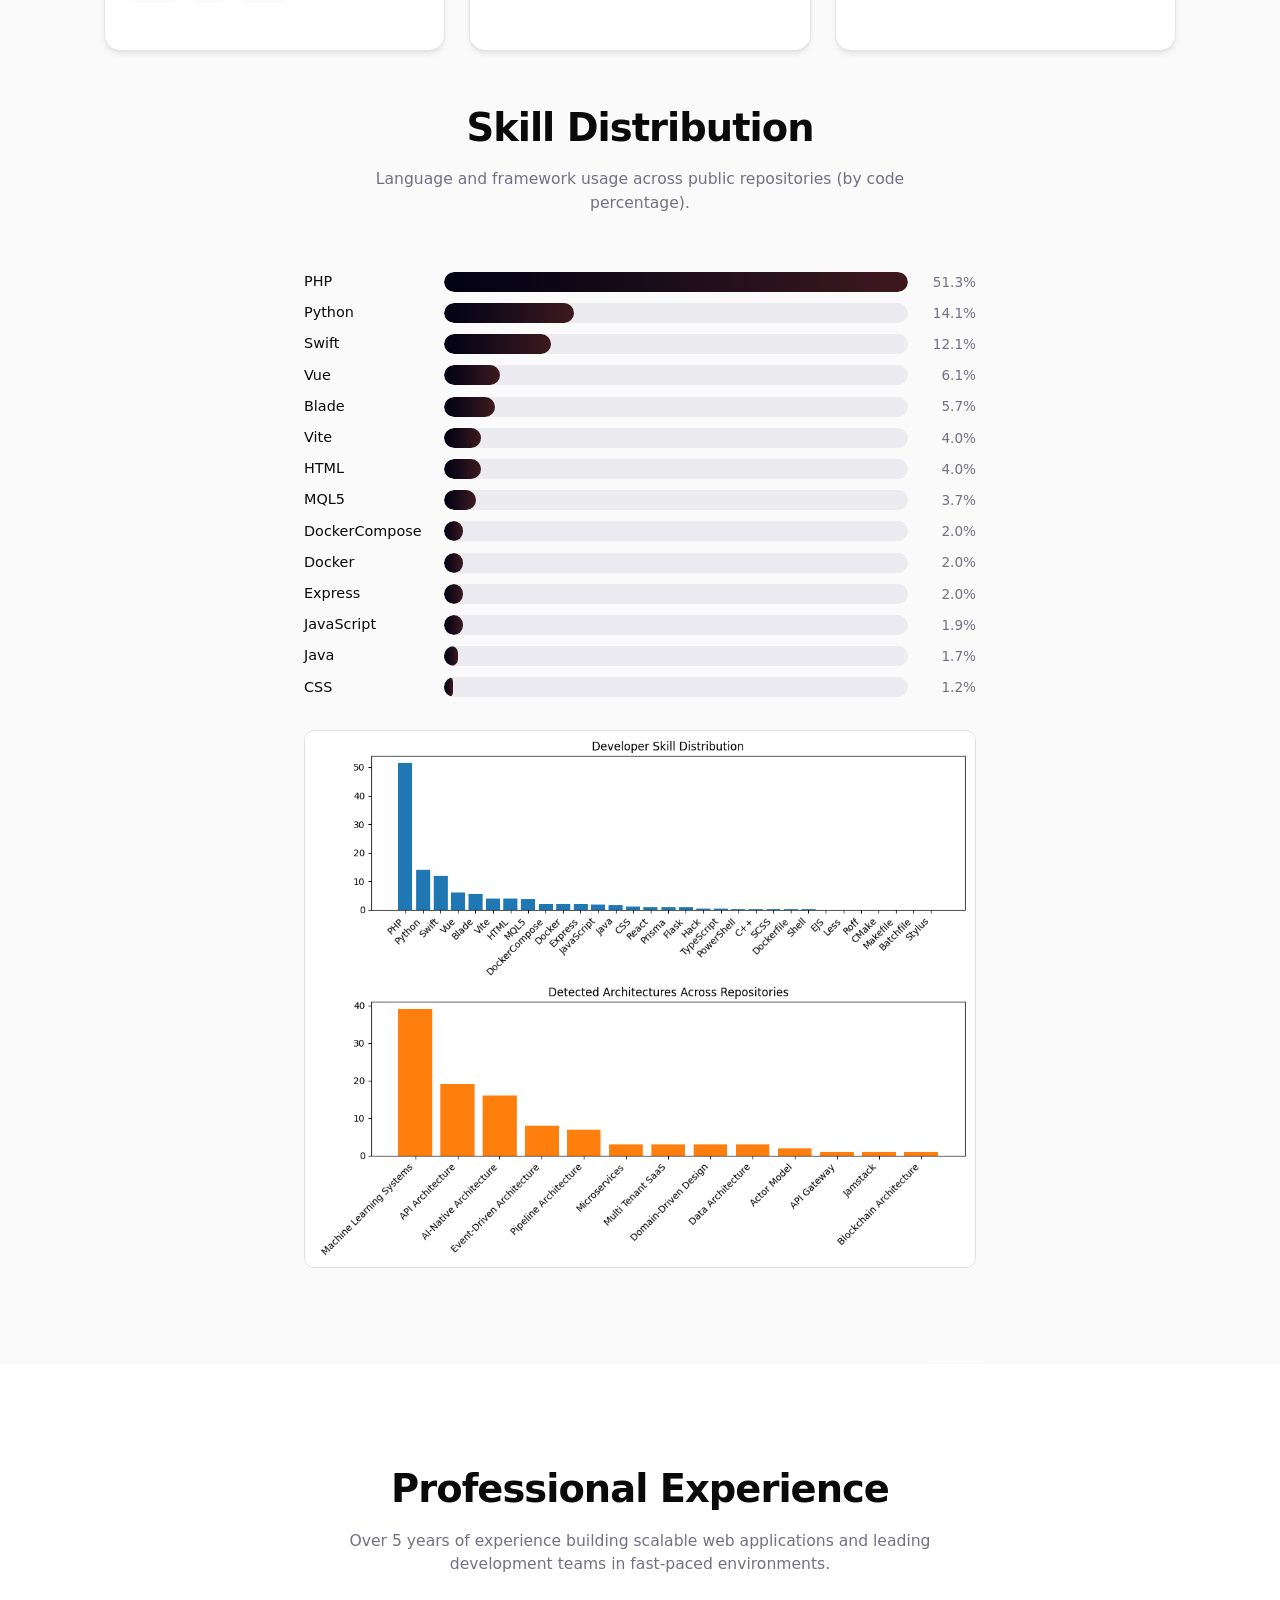
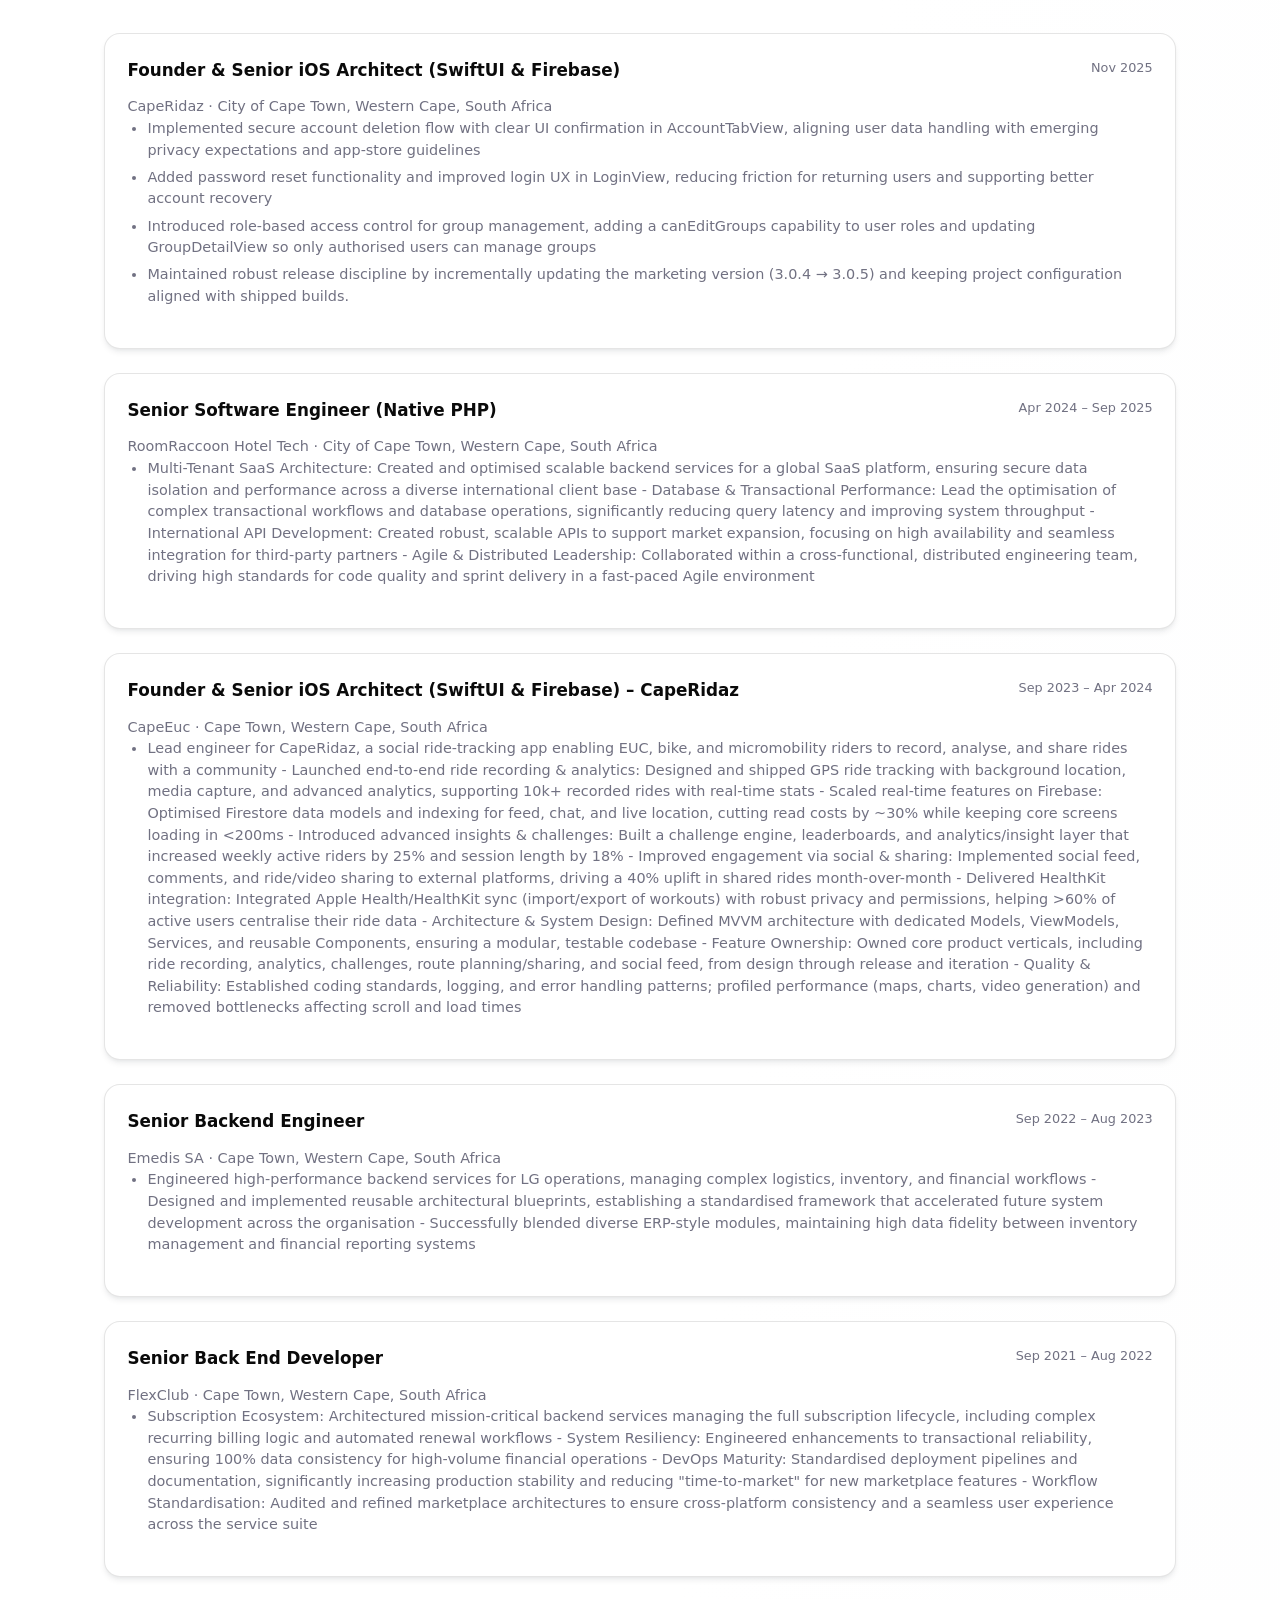
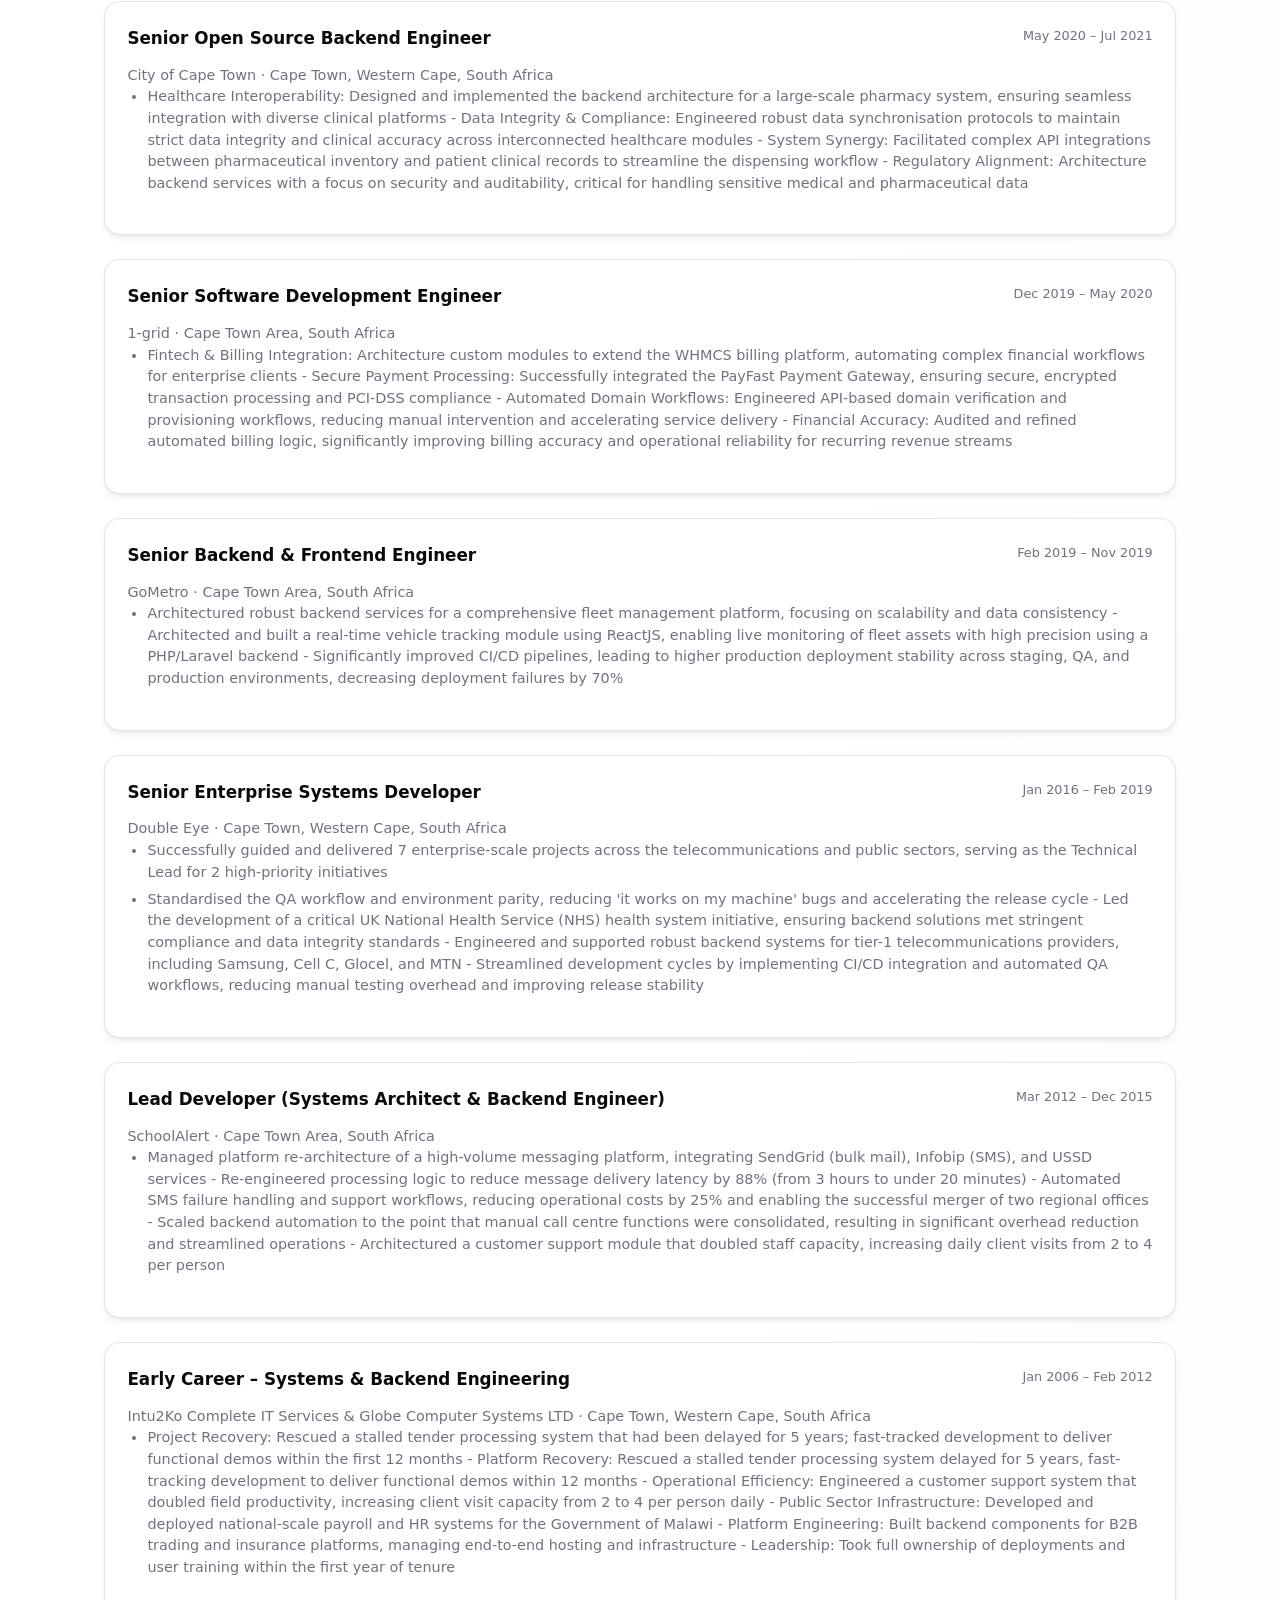
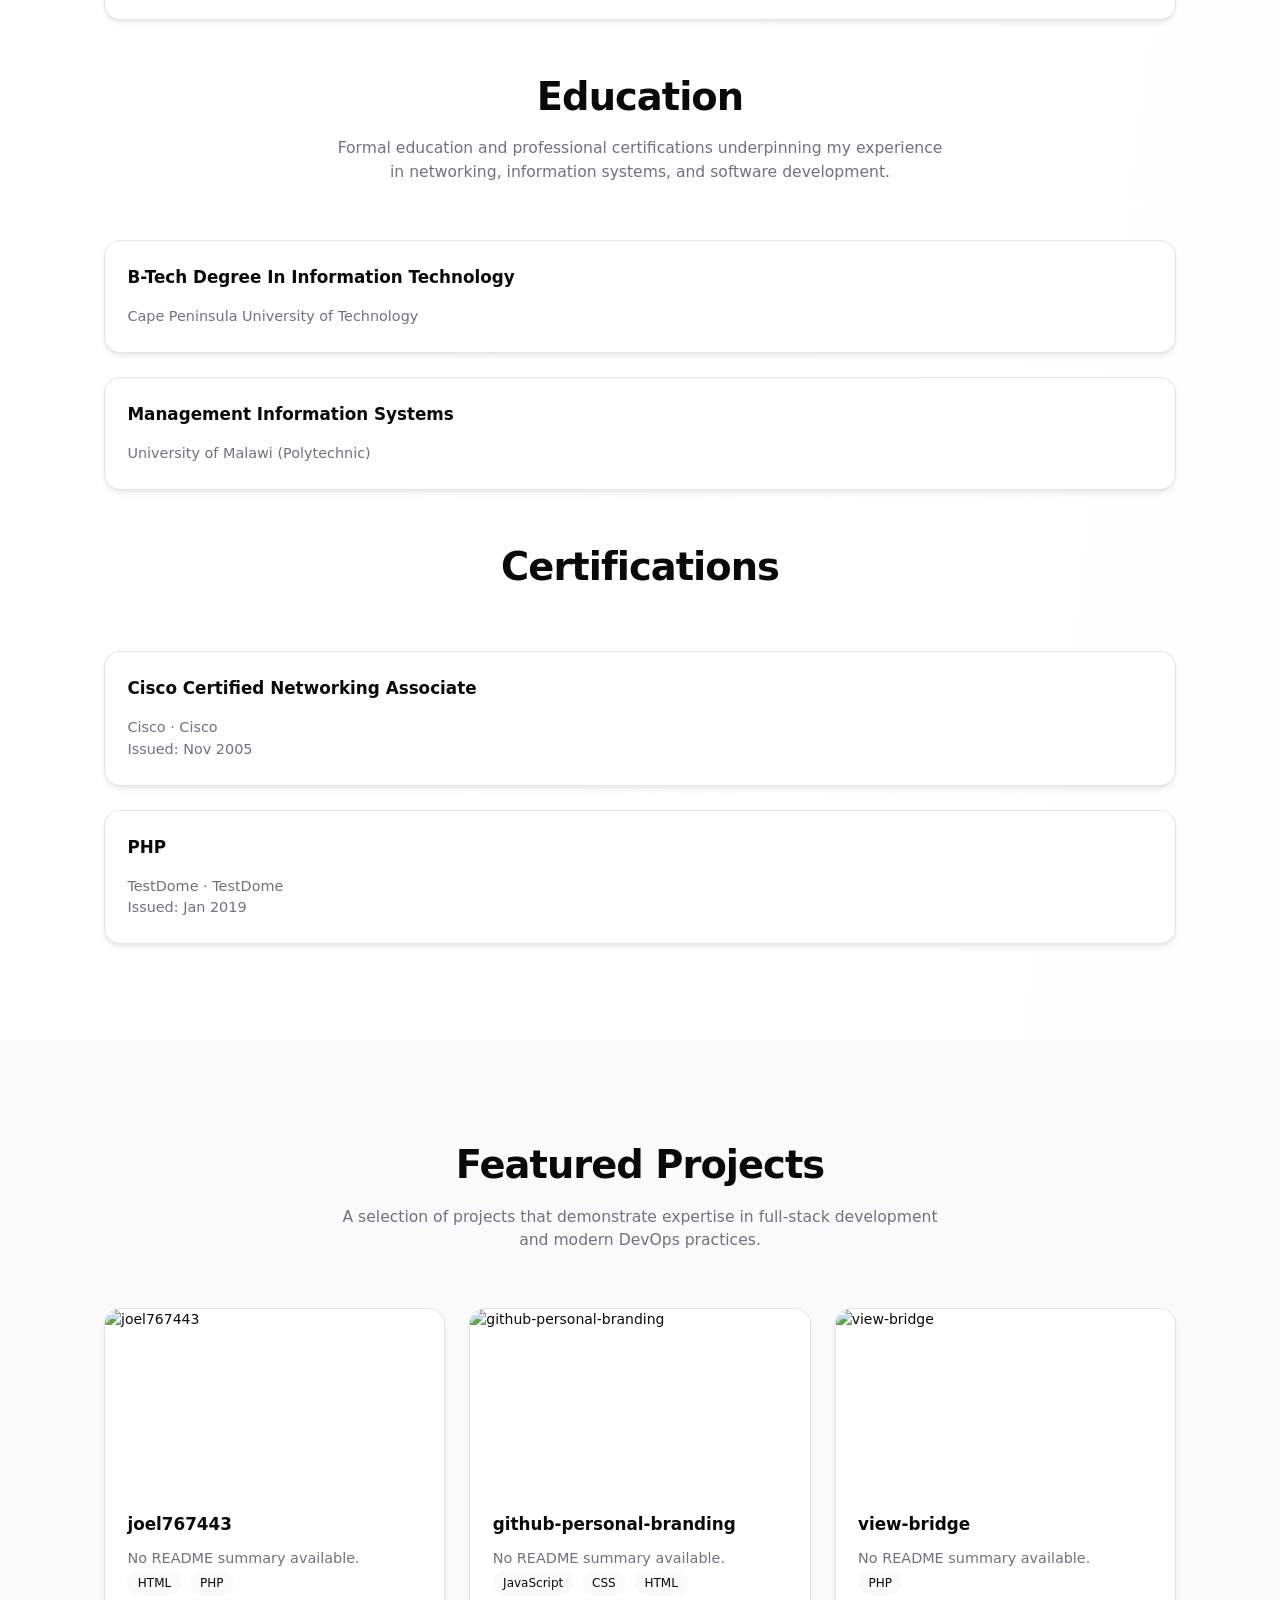
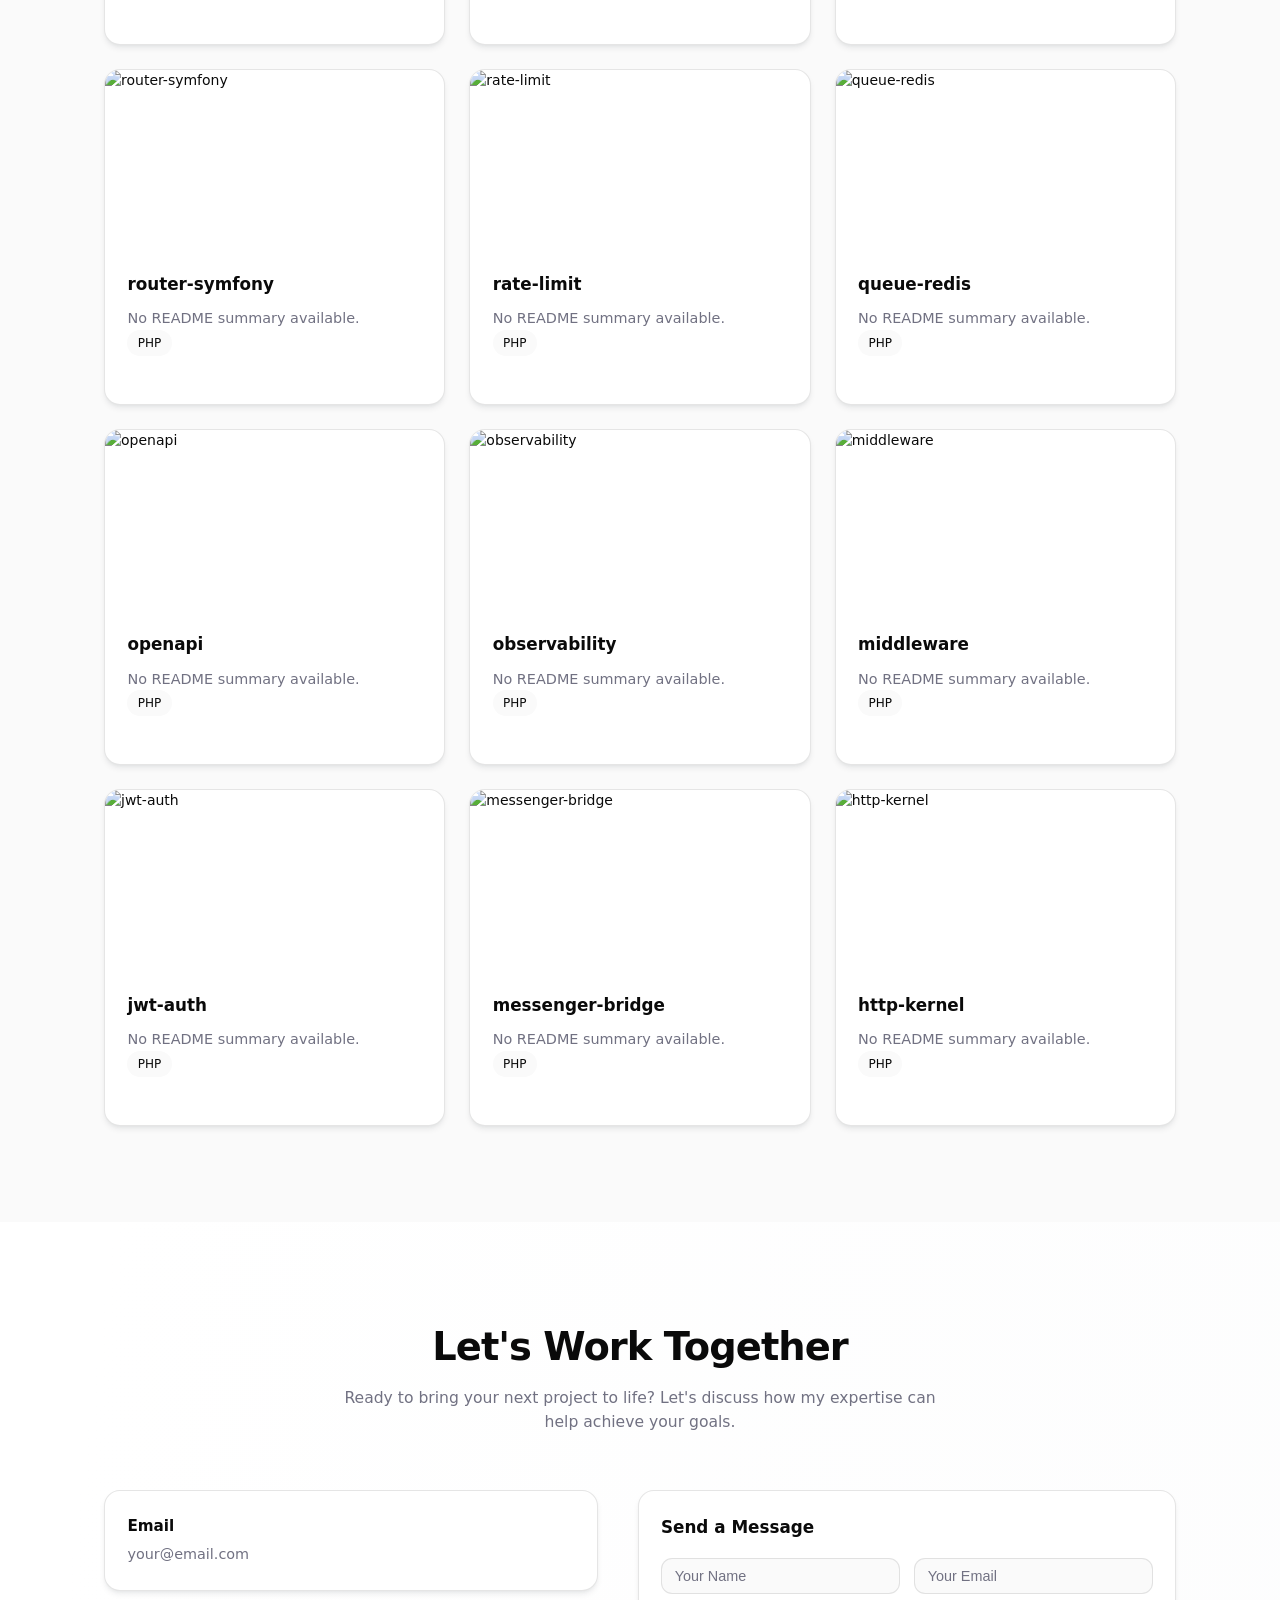
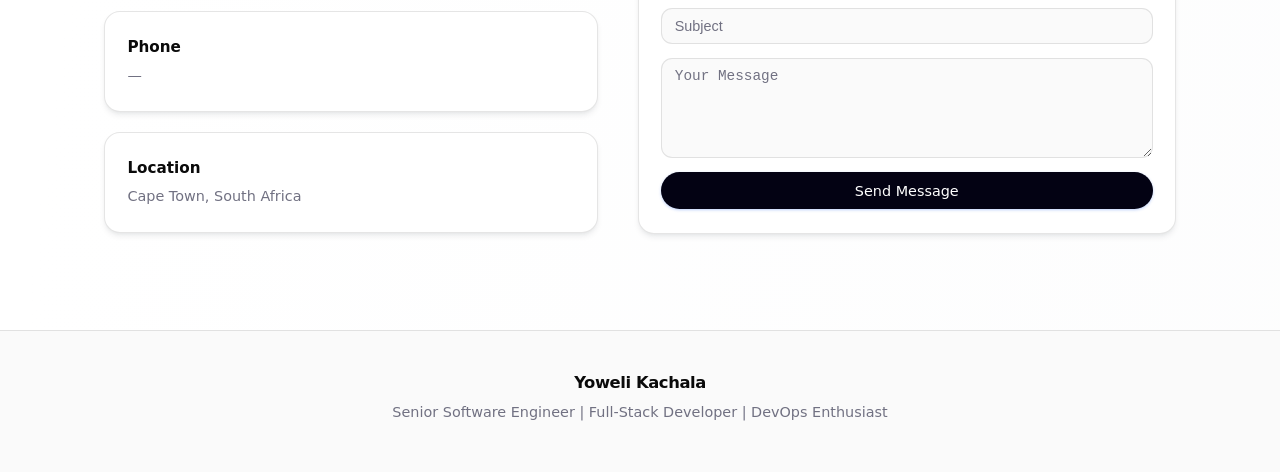
==== commit 671a2c23: "Update portfolio from github-intel-service" ====
--- a/index.html
+++ b/index.html
@@ -1018,12 +1018,12 @@
       <div class="skill-distribution-bar-wrap">
         <div class="skill-distribution-bar" style="width: 100%"></div>
       </div>
-      <span class="skill-distribution-pct">51.4%</span>
+      <span class="skill-distribution-pct">51.3%</span>
     </div>
 <div class="skill-distribution-row">
       <span class="skill-distribution-label">Python</span>
       <div class="skill-distribution-bar-wrap">
-        <div class="skill-distribution-bar" style="width: 27%"></div>
+        <div class="skill-distribution-bar" style="width: 28%"></div>
       </div>
       <span class="skill-distribution-pct">14.1%</span>
     </div>
@@ -1058,9 +1058,9 @@
 <div class="skill-distribution-row">
       <span class="skill-distribution-label">HTML</span>
       <div class="skill-distribution-bar-wrap">
-        <div class="skill-distribution-bar" style="width: 7%"></div>
-      </div>
-      <span class="skill-distribution-pct">3.9%</span>
+        <div class="skill-distribution-bar" style="width: 8%"></div>
+      </div>
+      <span class="skill-distribution-pct">4.0%</span>
     </div>
 <div class="skill-distribution-row">
       <span class="skill-distribution-label">MQL5</span>
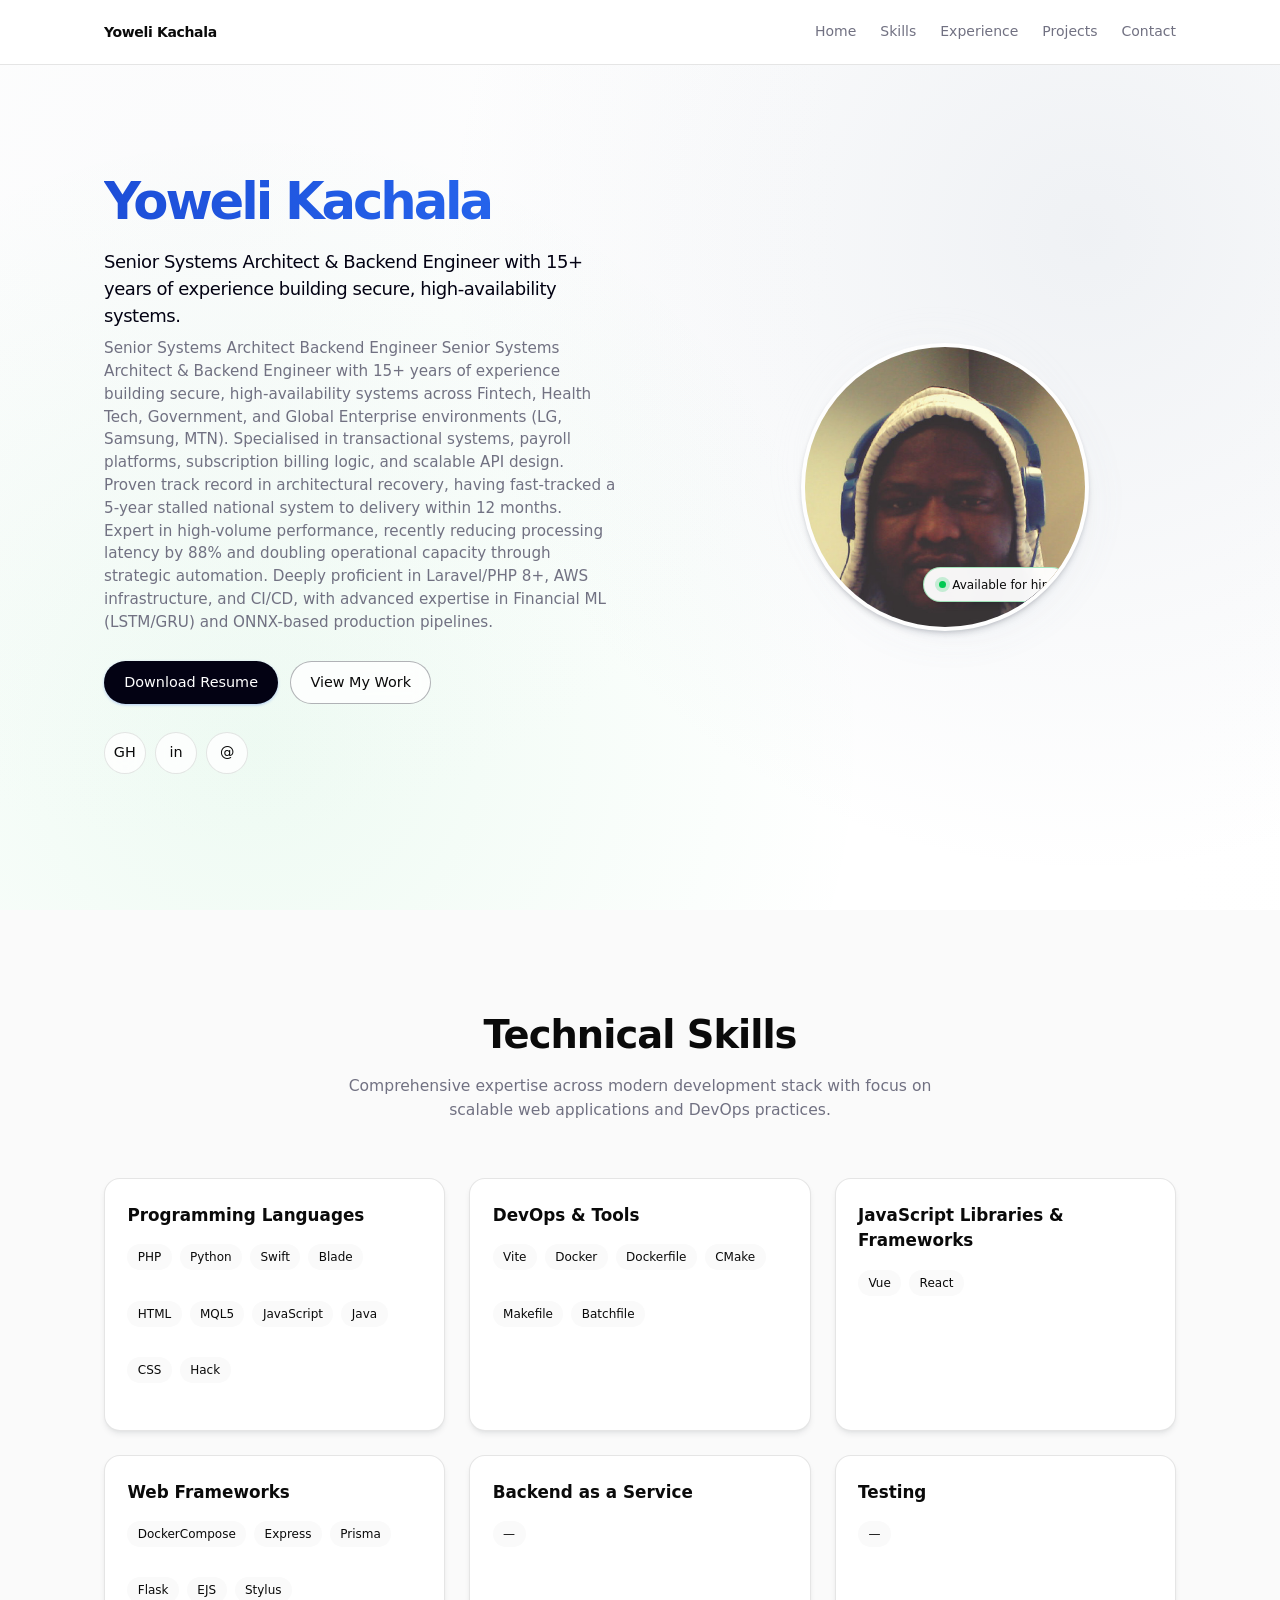
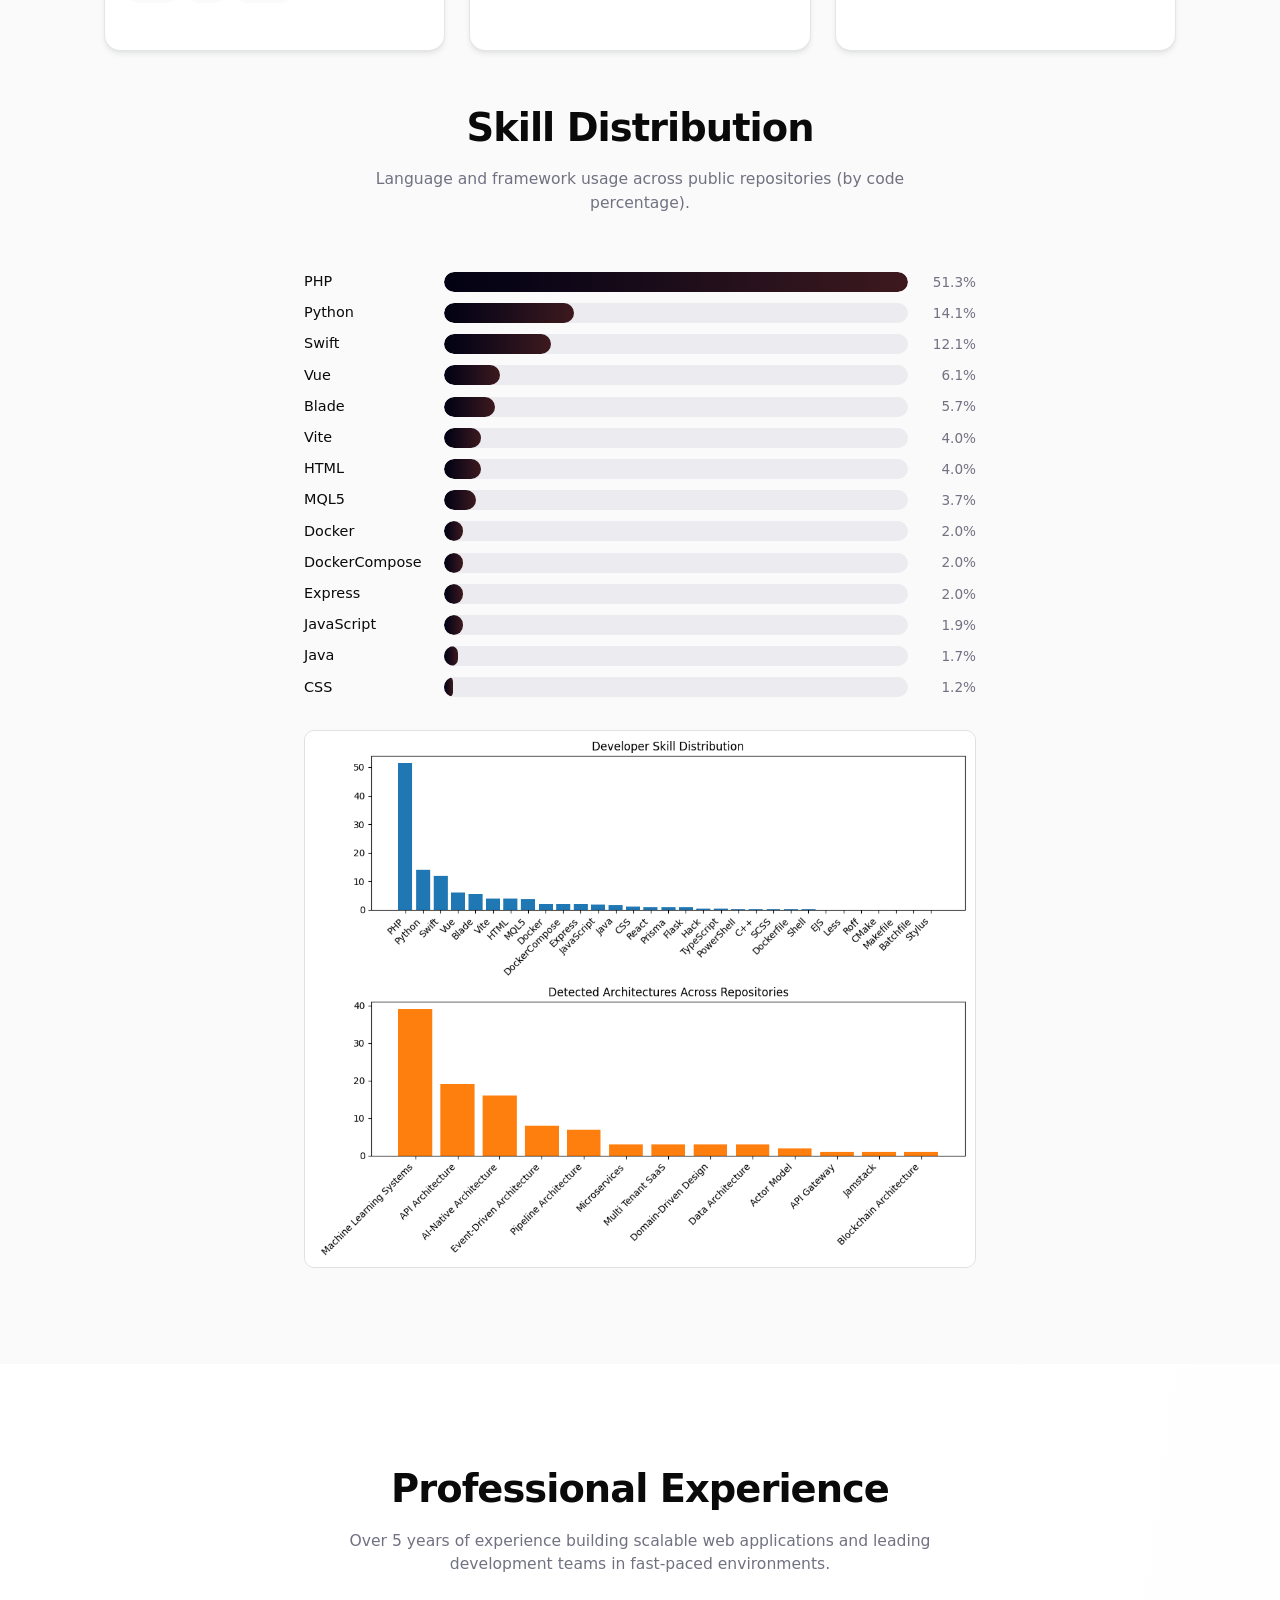
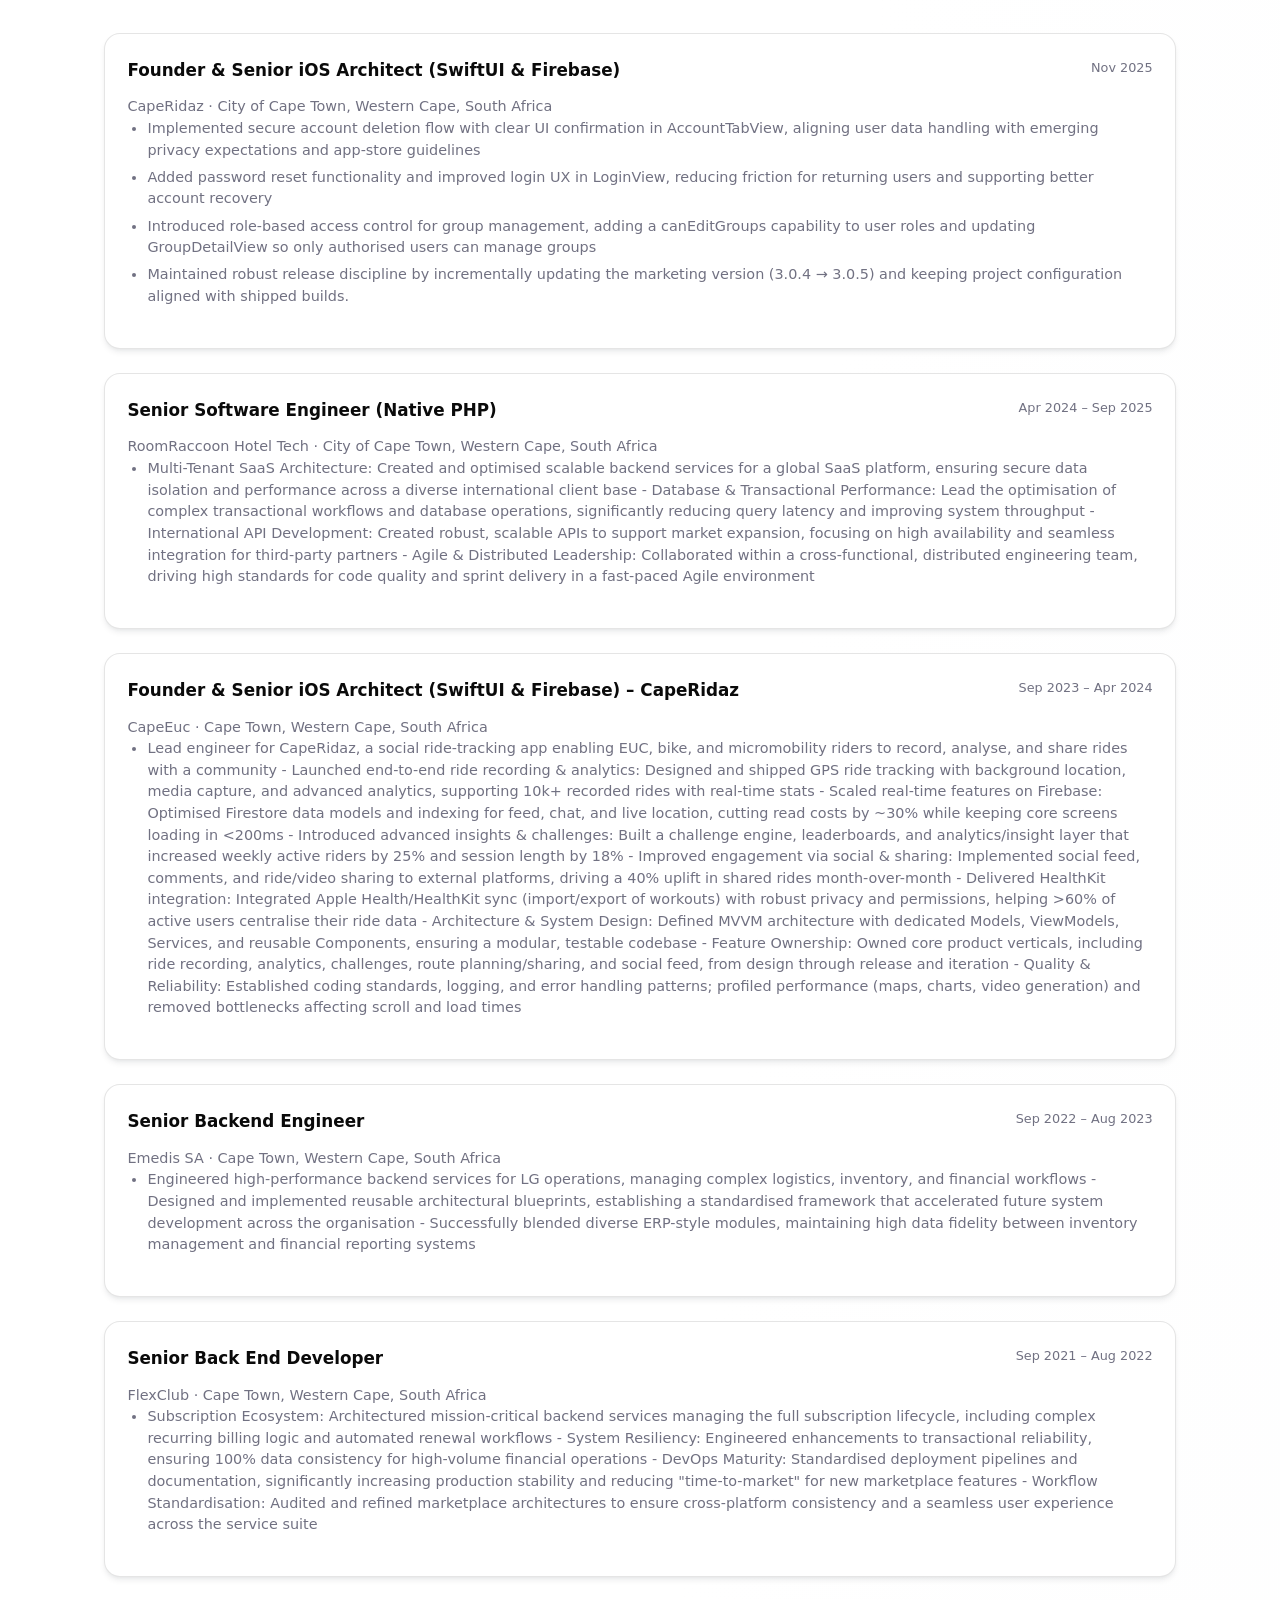
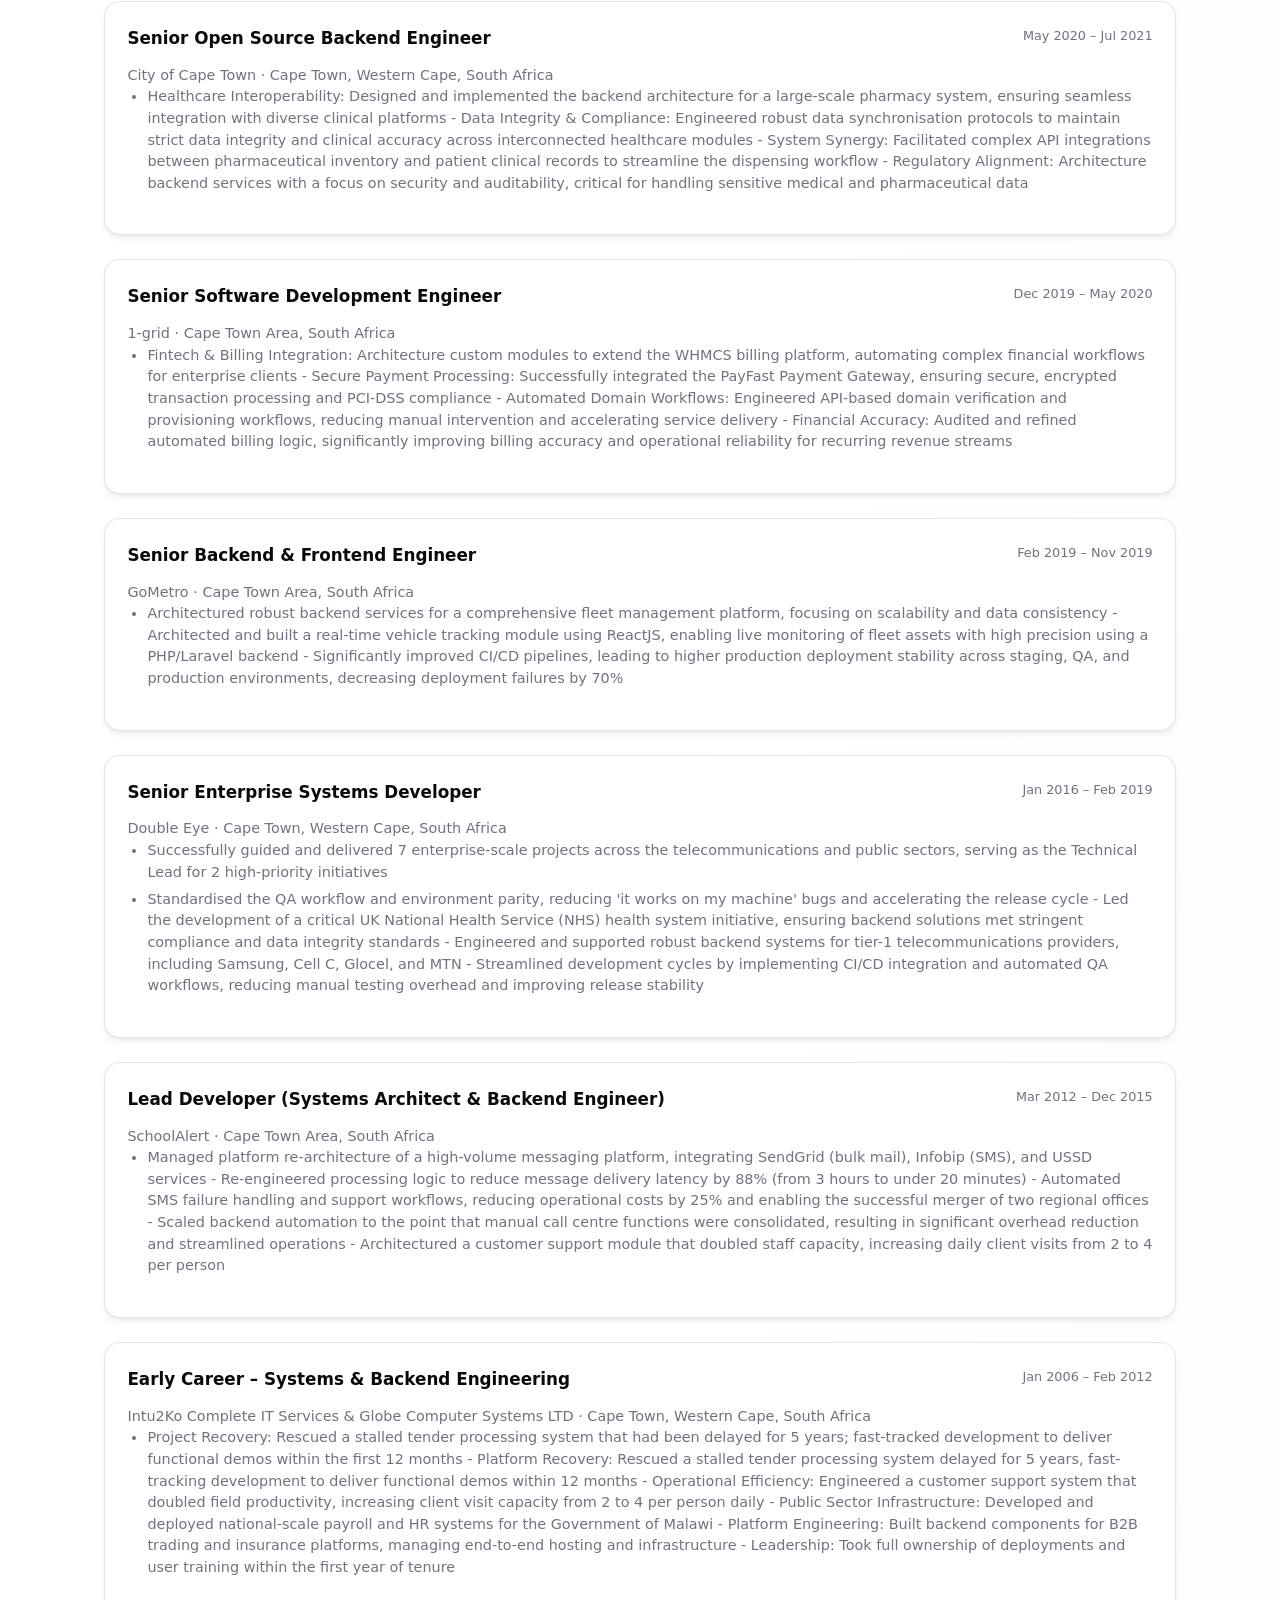
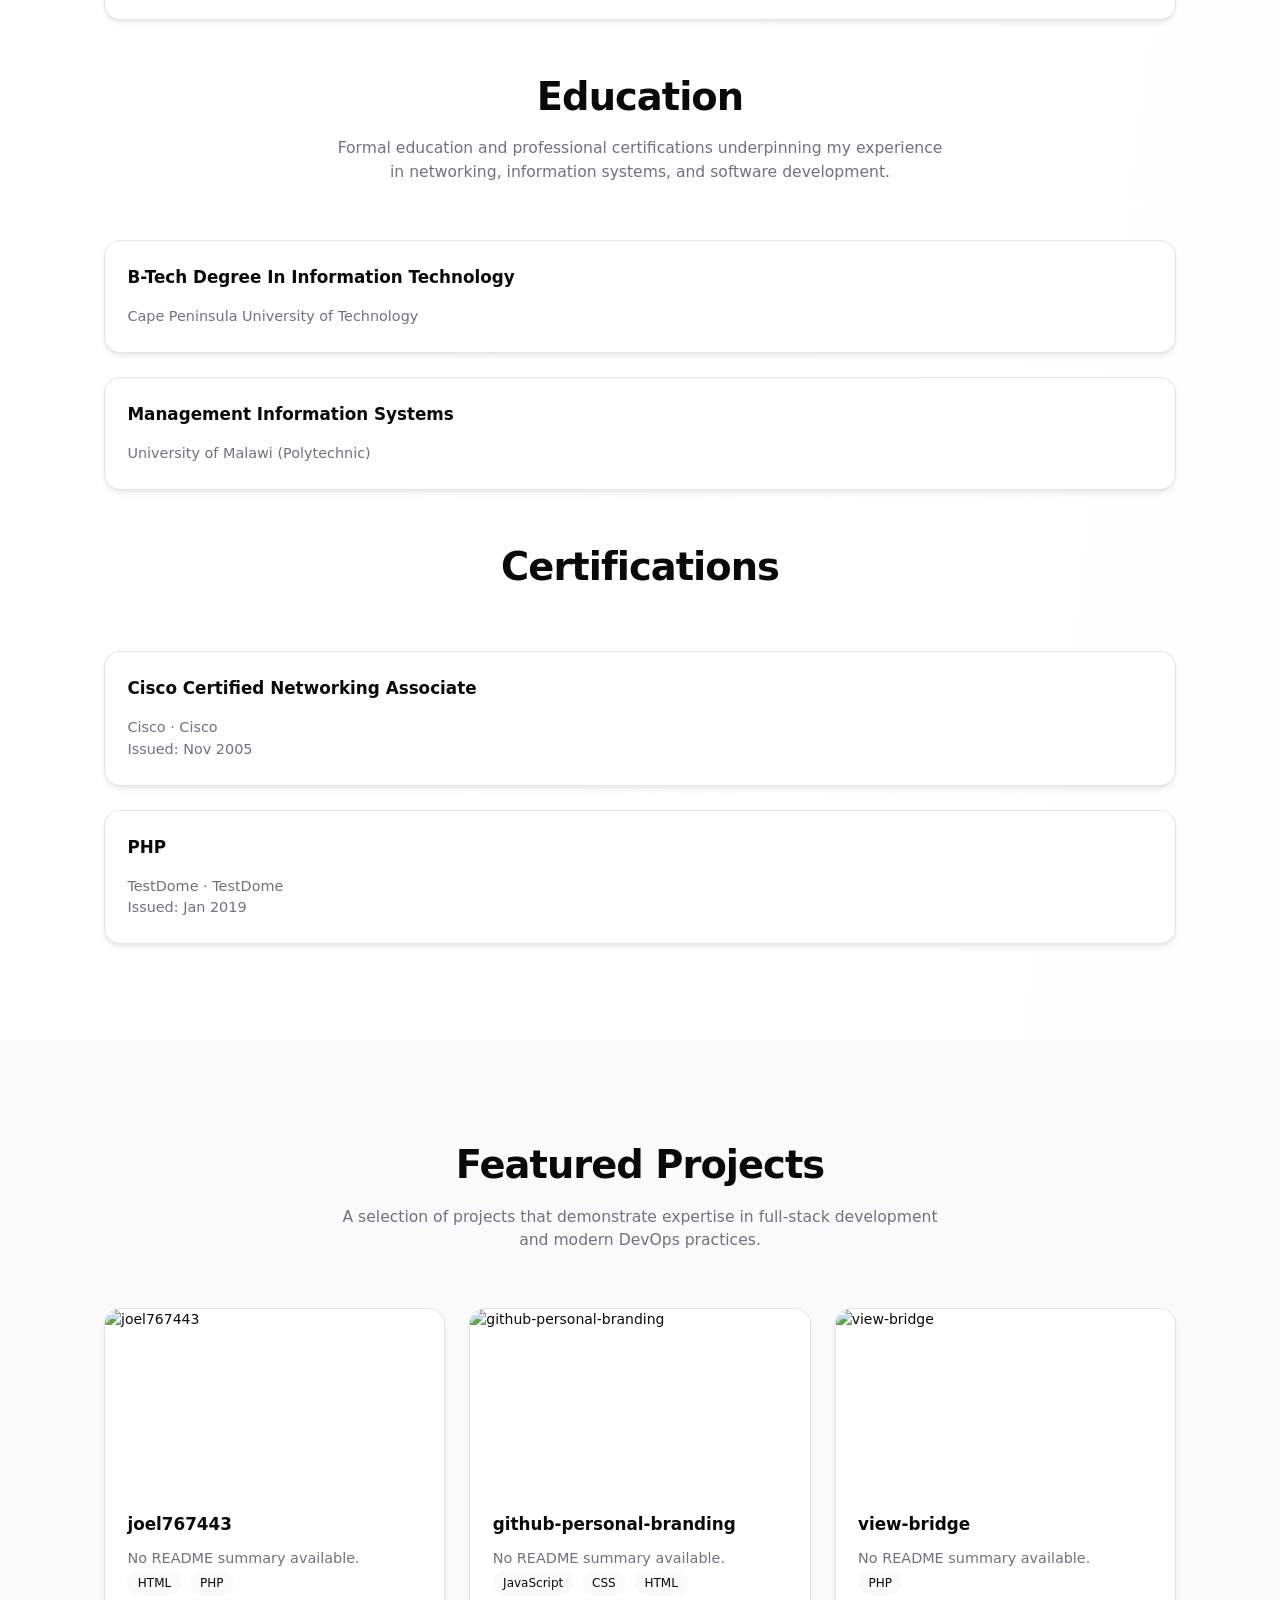
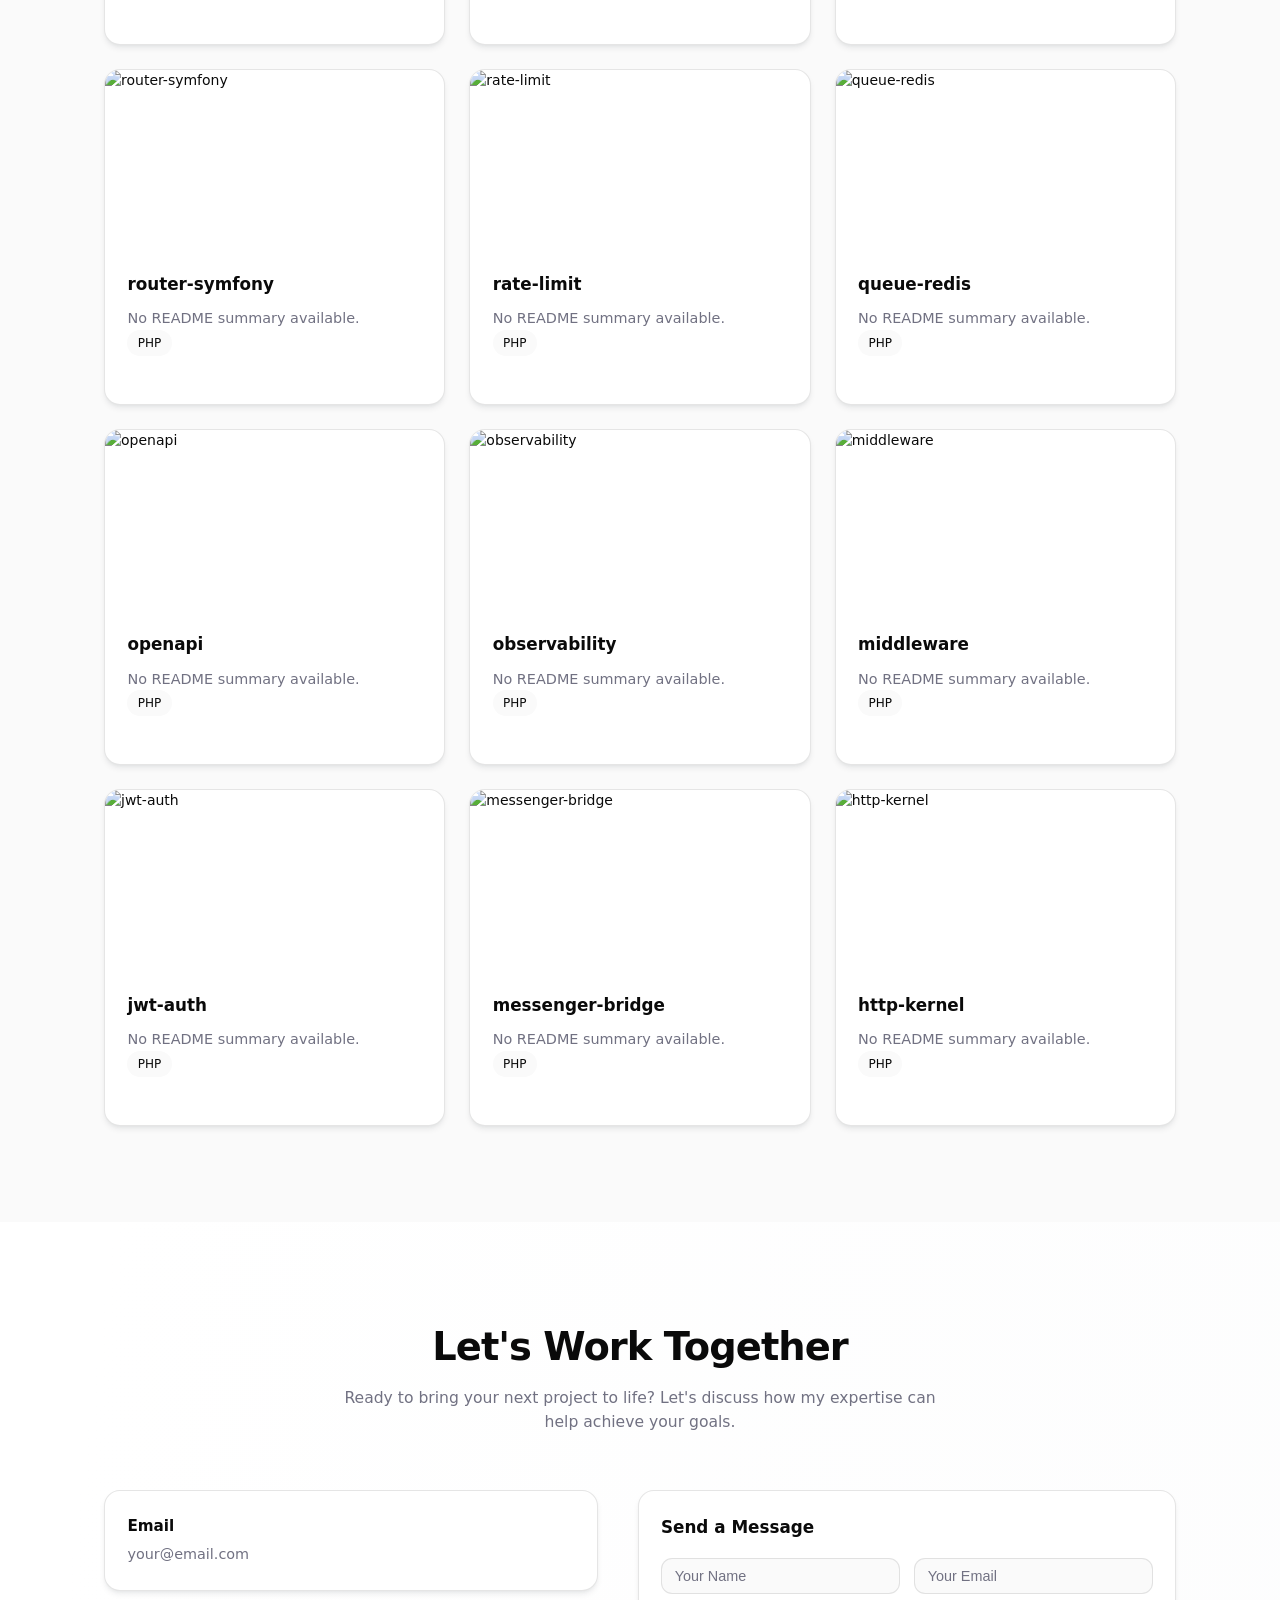
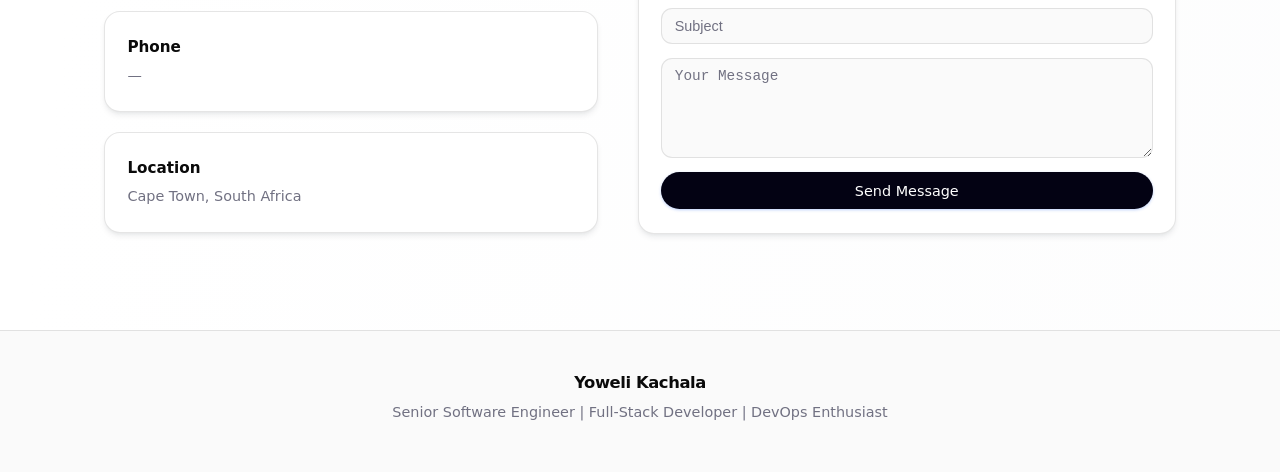
==== commit fcd81327: "Update portfolio from github-intel-service" ====
--- a/index.html
+++ b/index.html
@@ -1070,14 +1070,14 @@
       <span class="skill-distribution-pct">3.7%</span>
     </div>
 <div class="skill-distribution-row">
-      <span class="skill-distribution-label">DockerCompose</span>
+      <span class="skill-distribution-label">Docker</span>
       <div class="skill-distribution-bar-wrap">
         <div class="skill-distribution-bar" style="width: 4%"></div>
       </div>
       <span class="skill-distribution-pct">2.0%</span>
     </div>
 <div class="skill-distribution-row">
-      <span class="skill-distribution-label">Docker</span>
+      <span class="skill-distribution-label">DockerCompose</span>
       <div class="skill-distribution-bar-wrap">
         <div class="skill-distribution-bar" style="width: 4%"></div>
       </div>
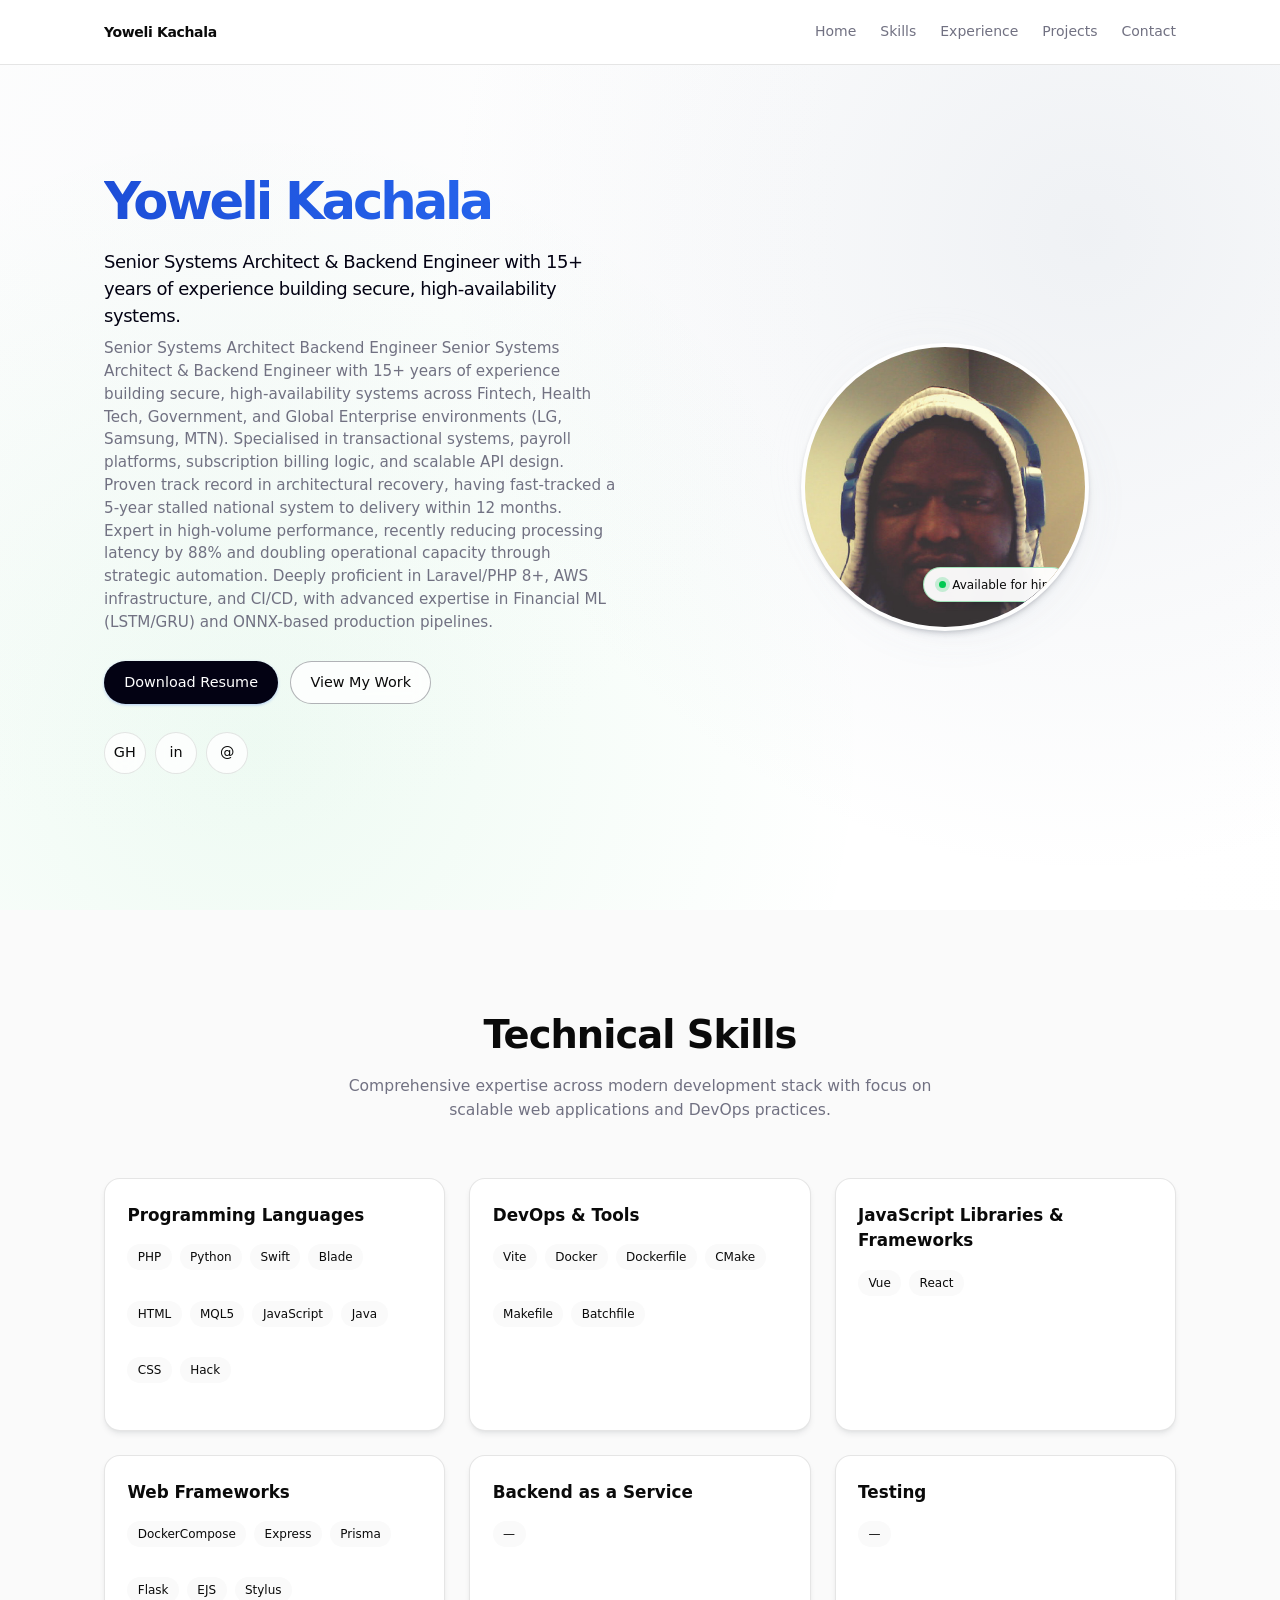
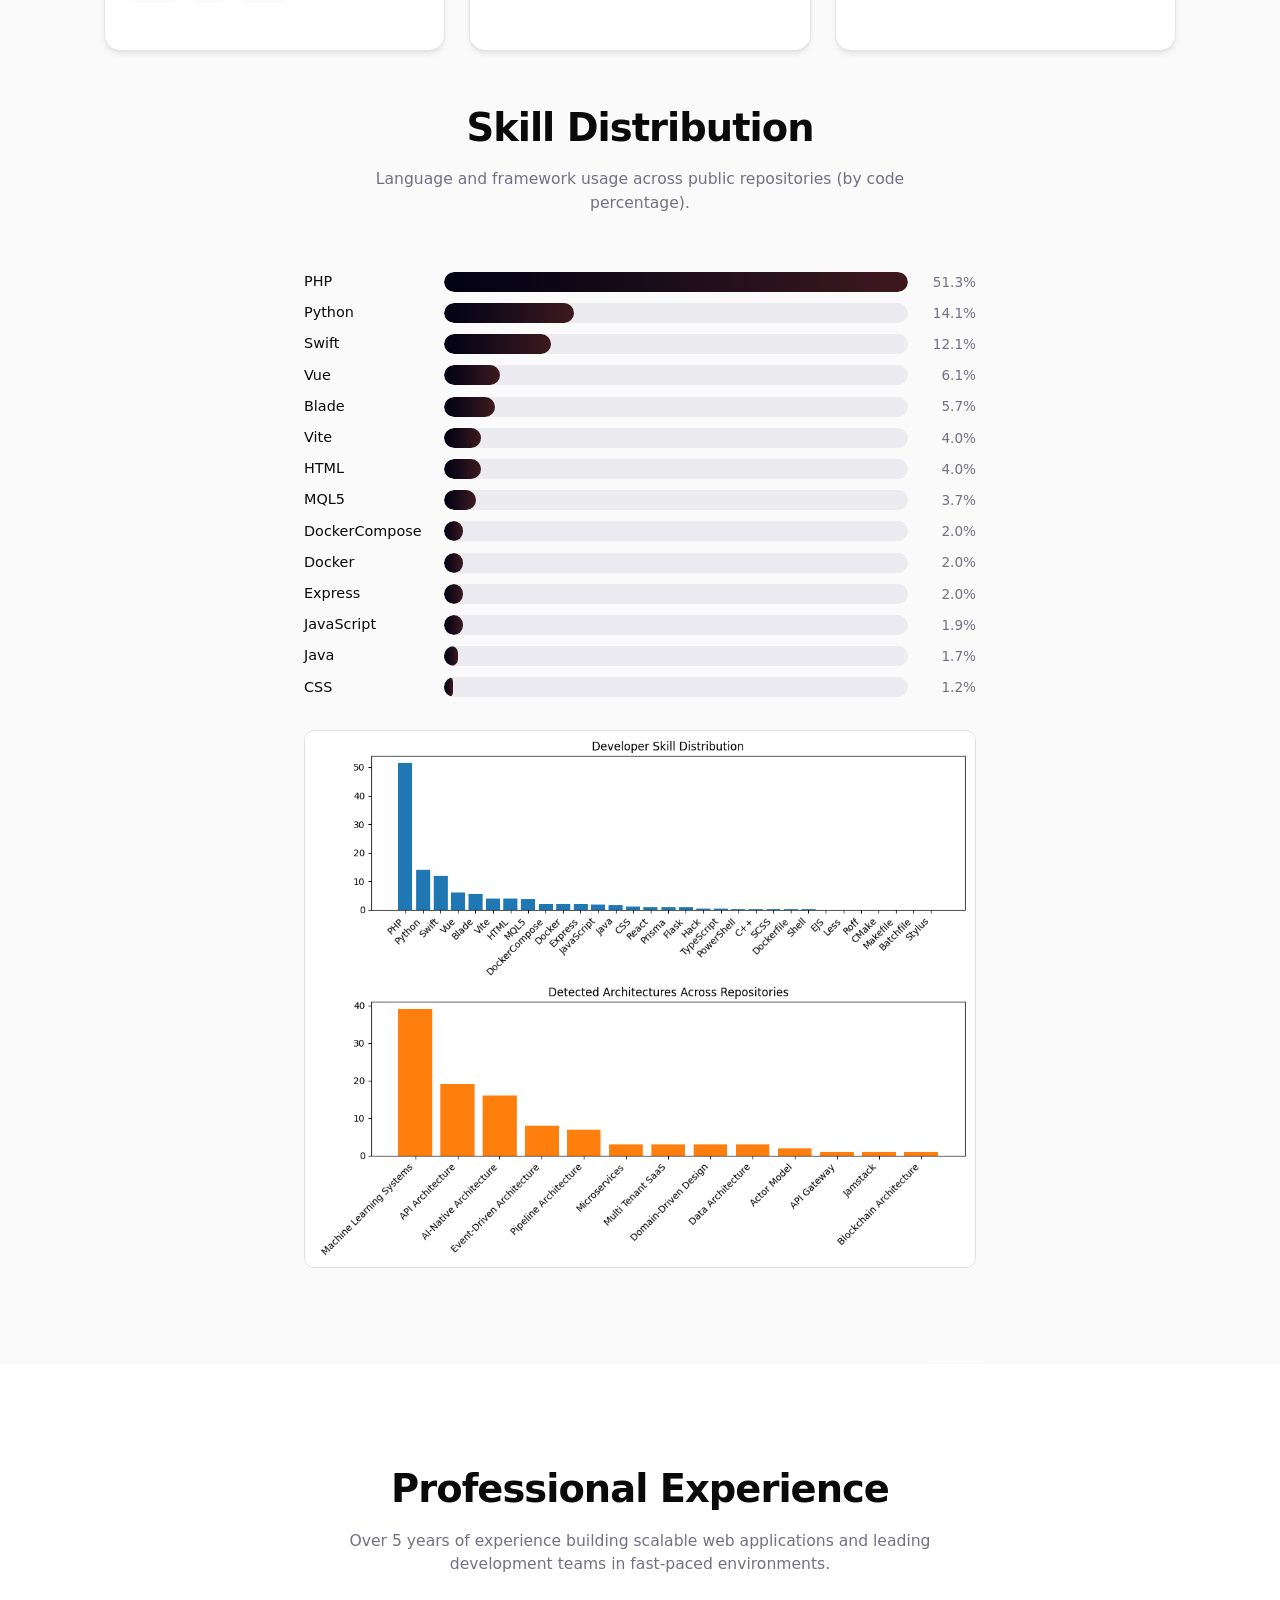
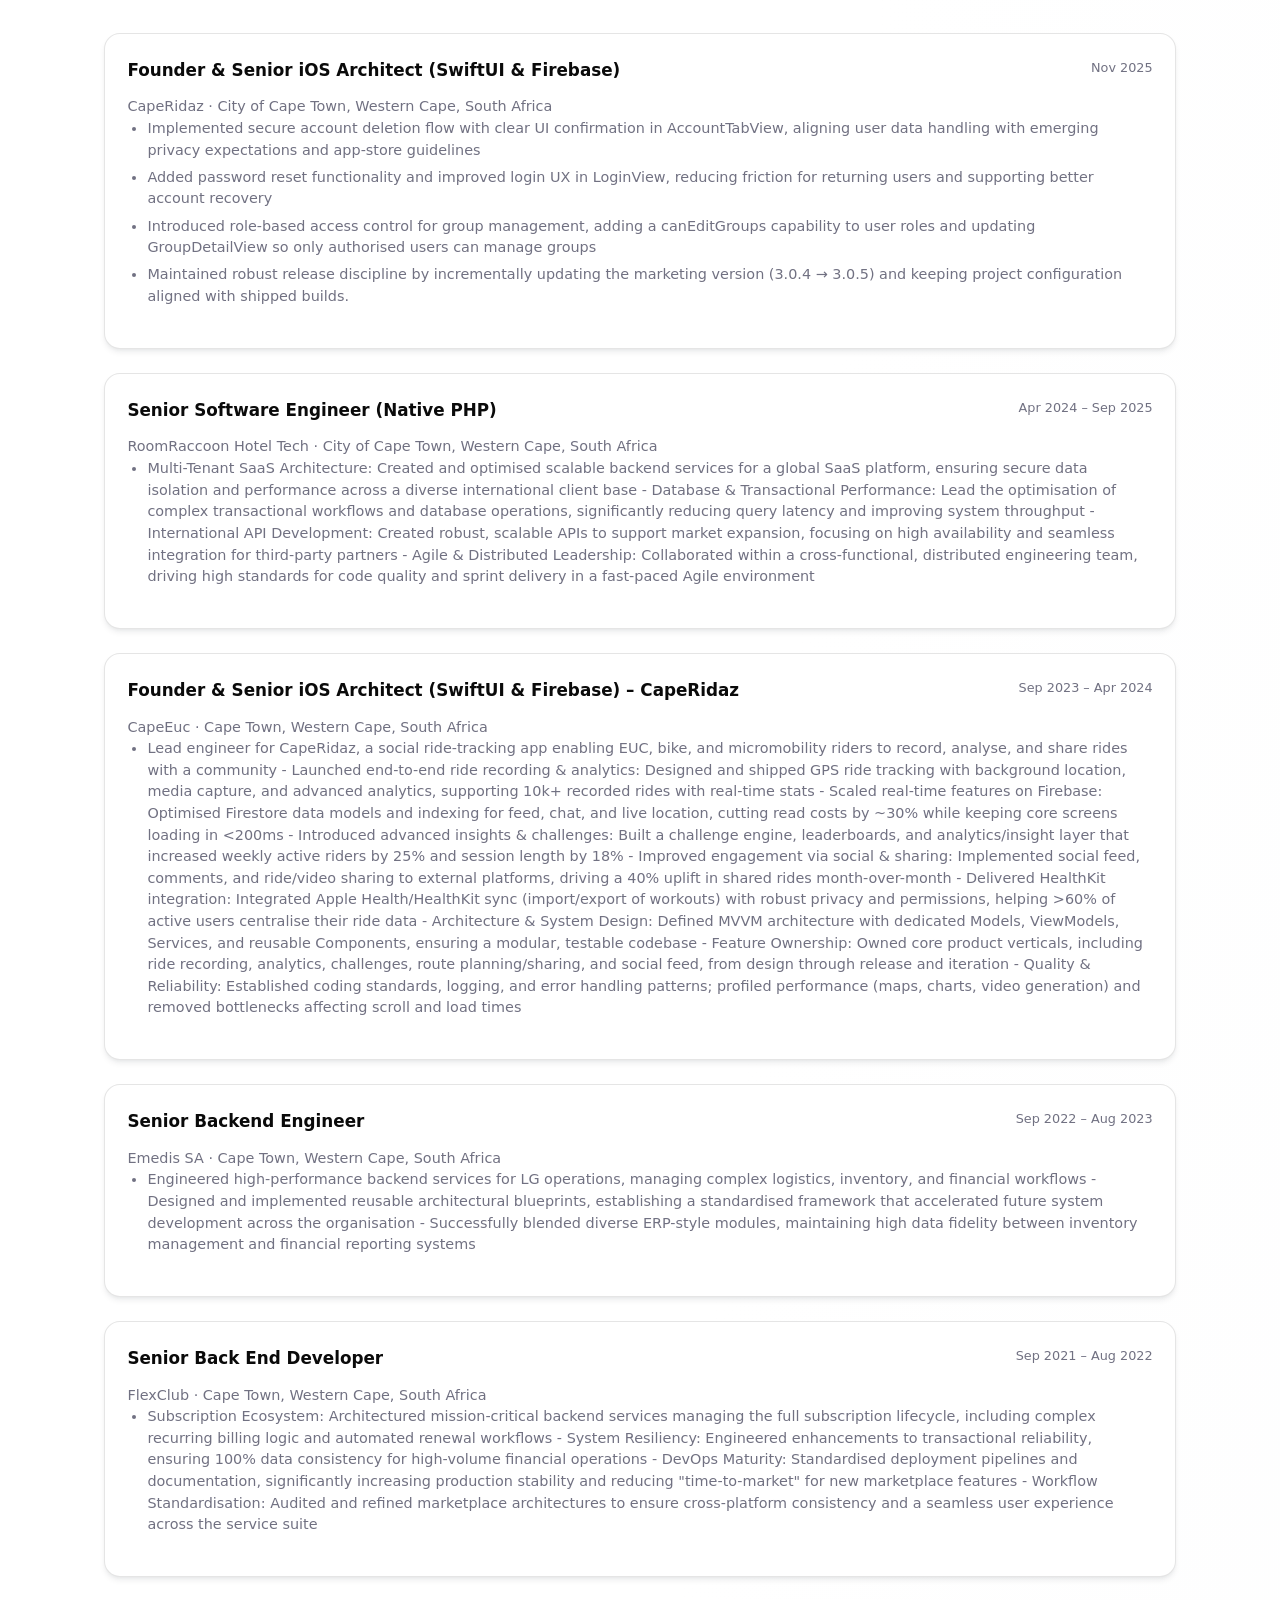
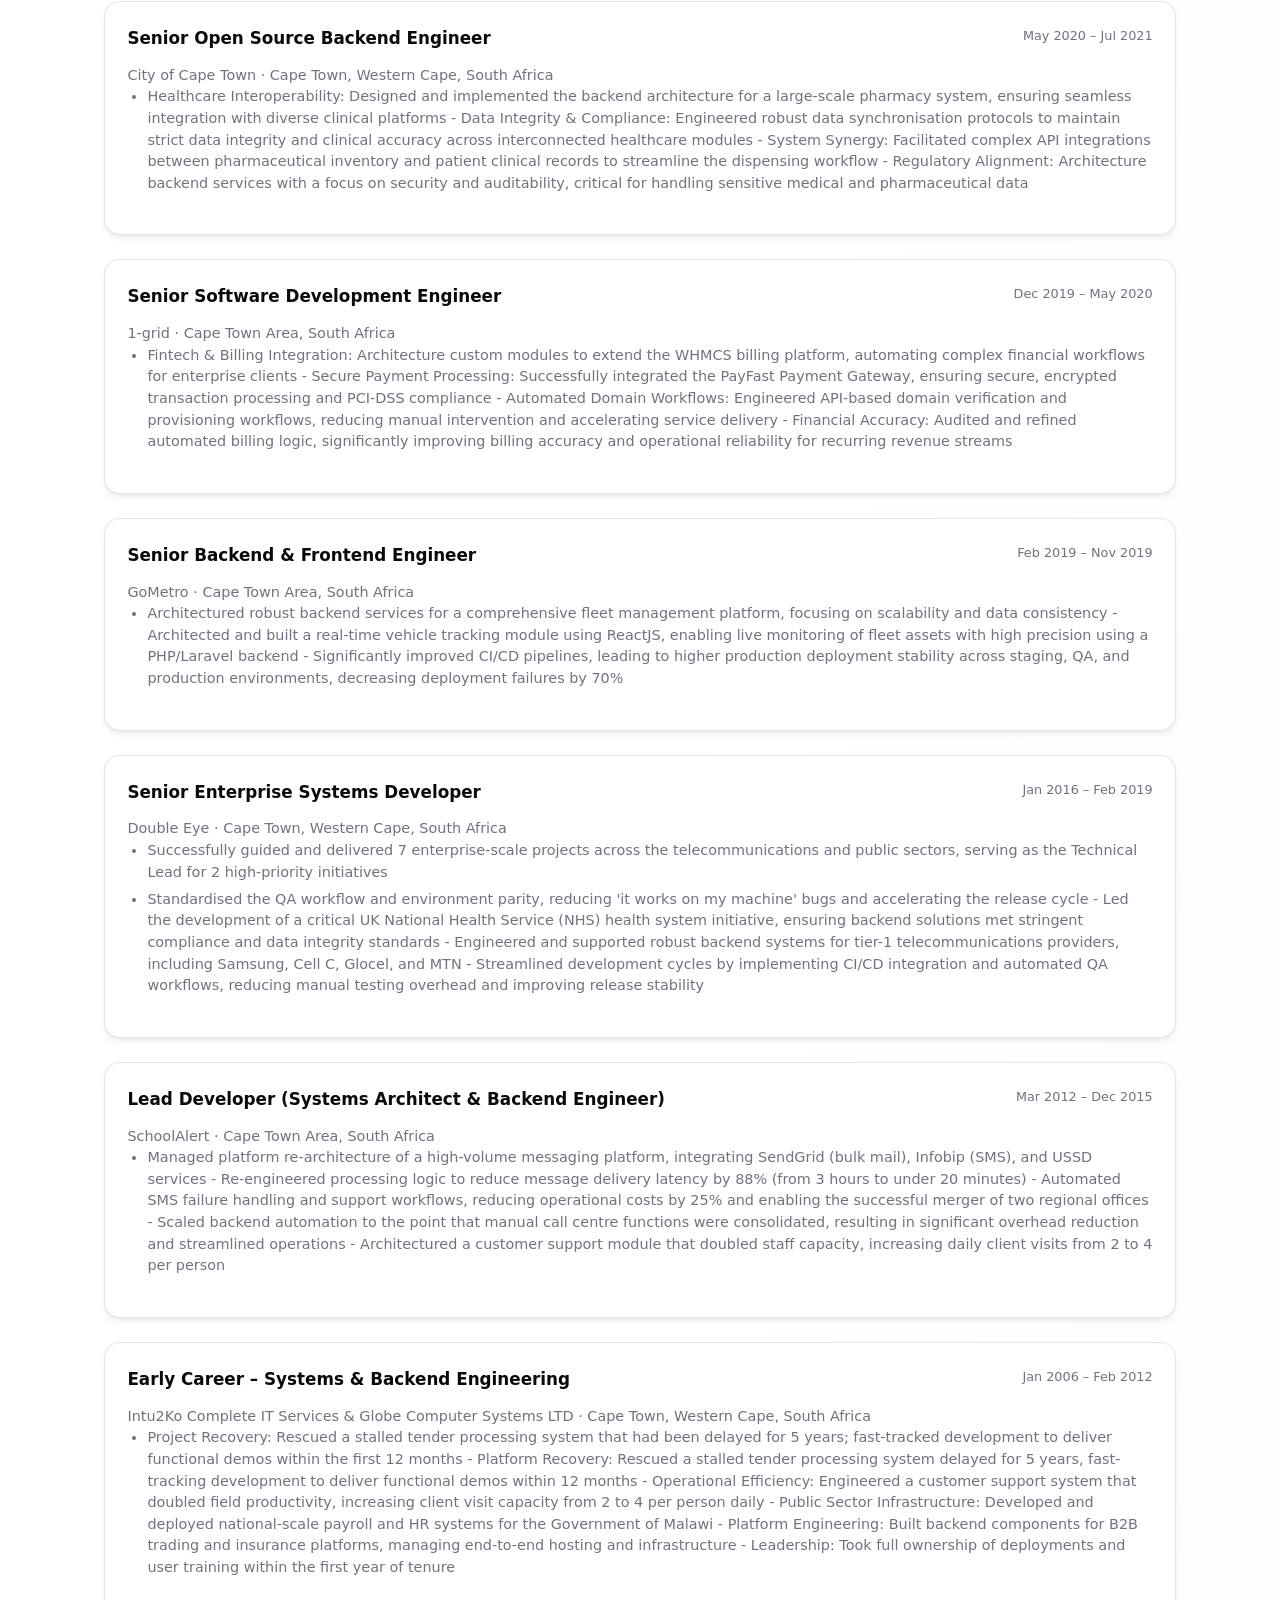
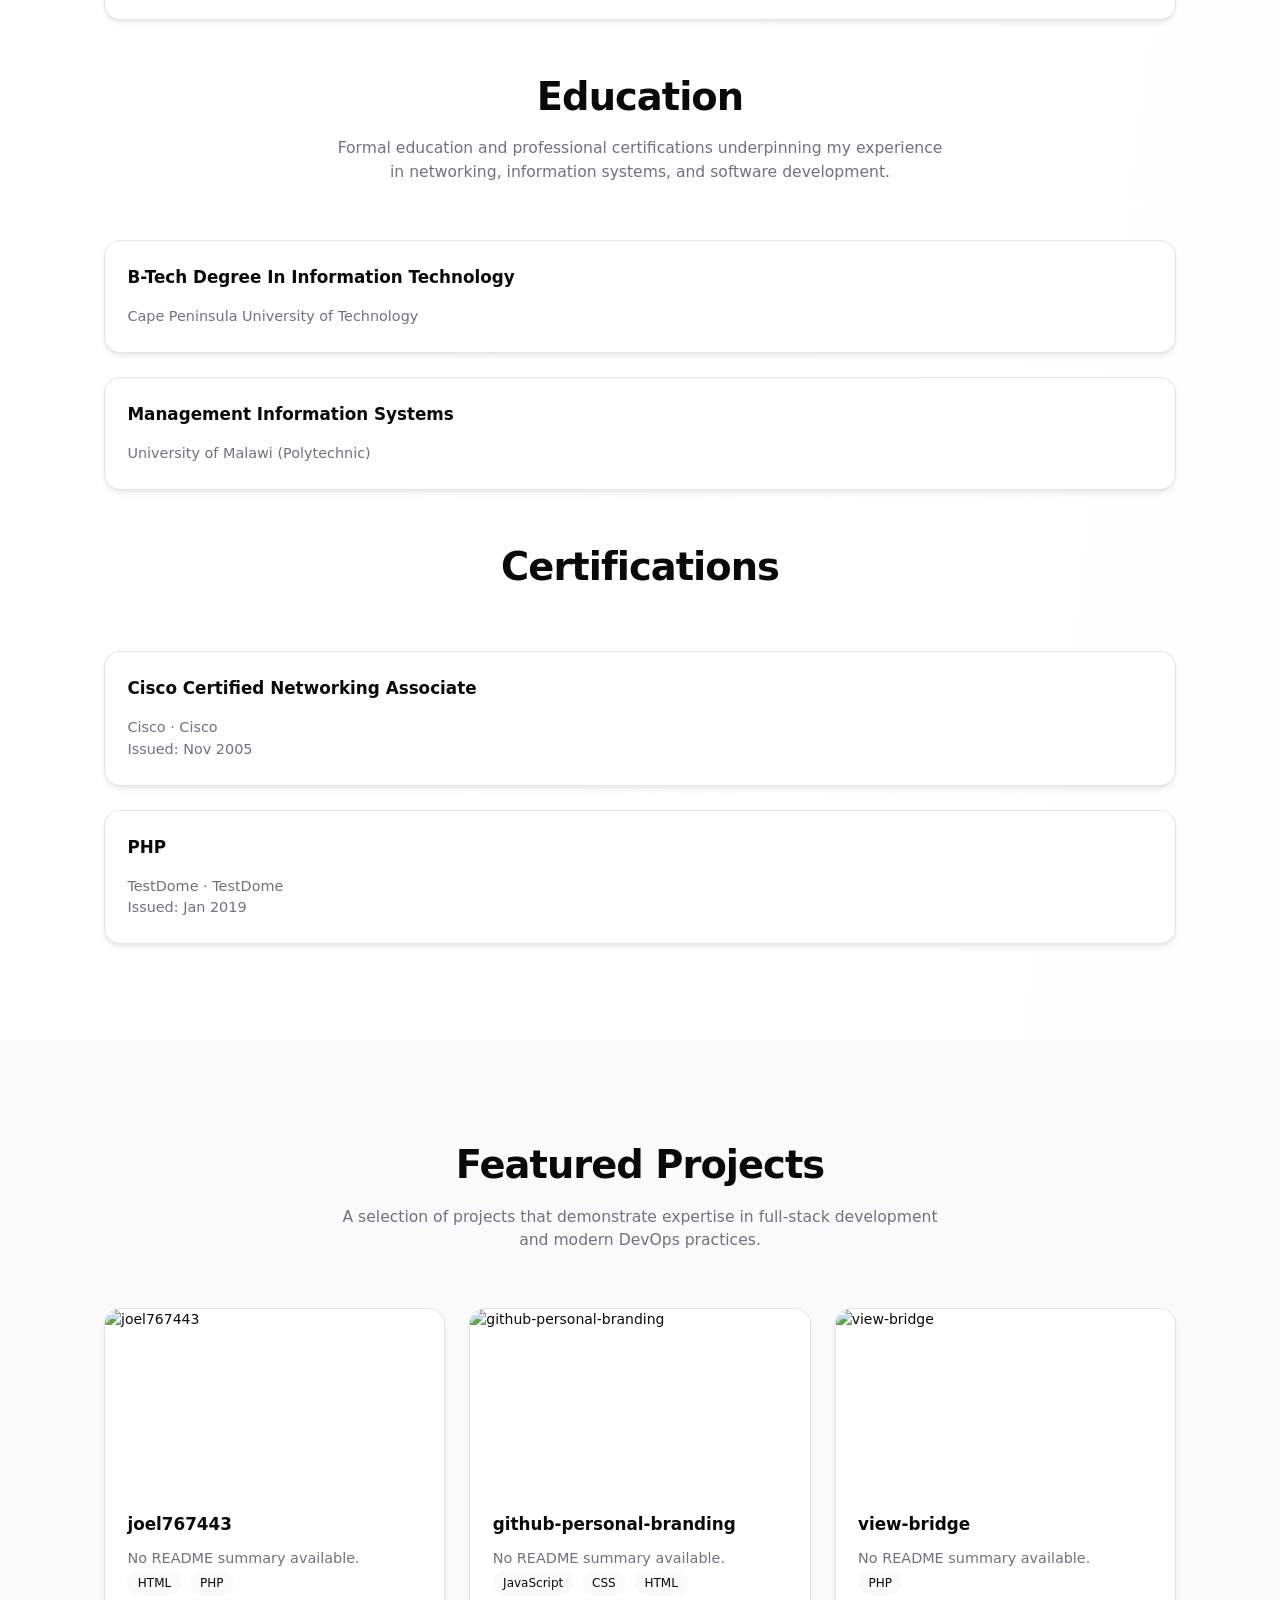
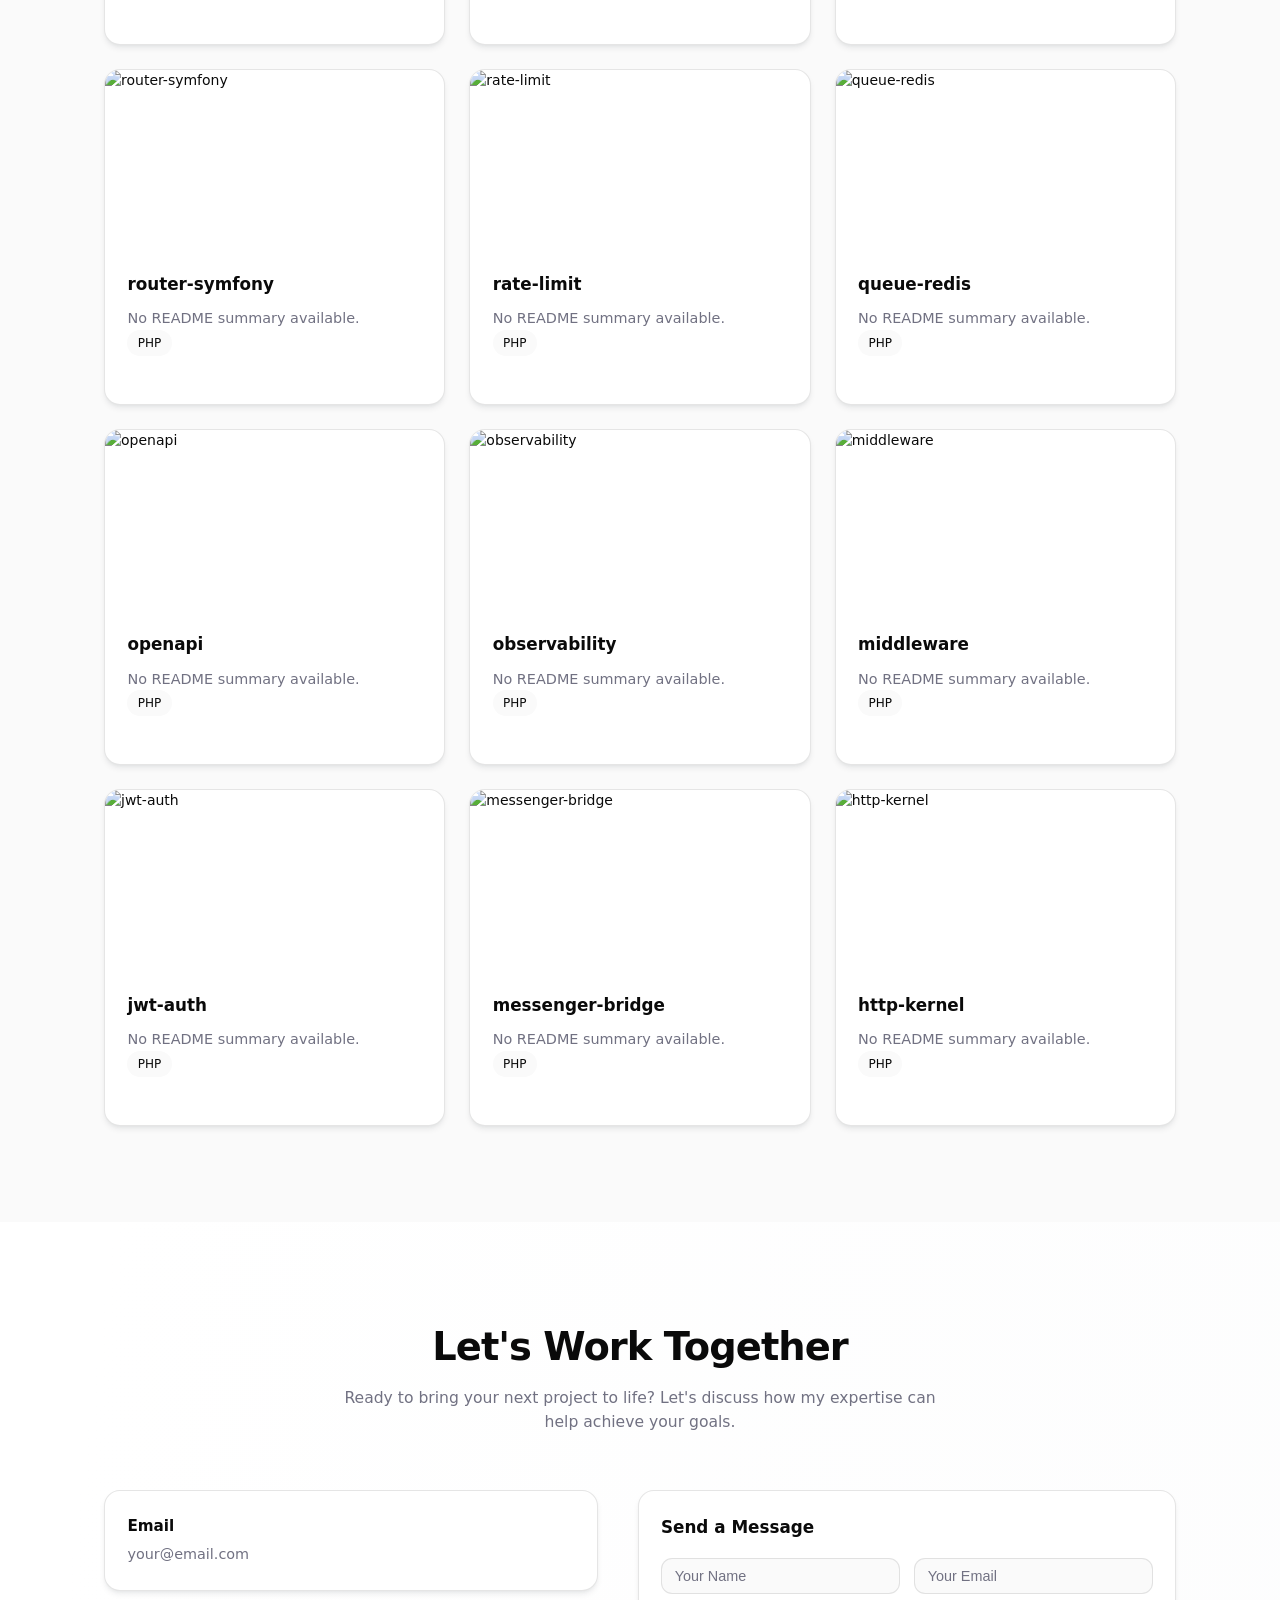
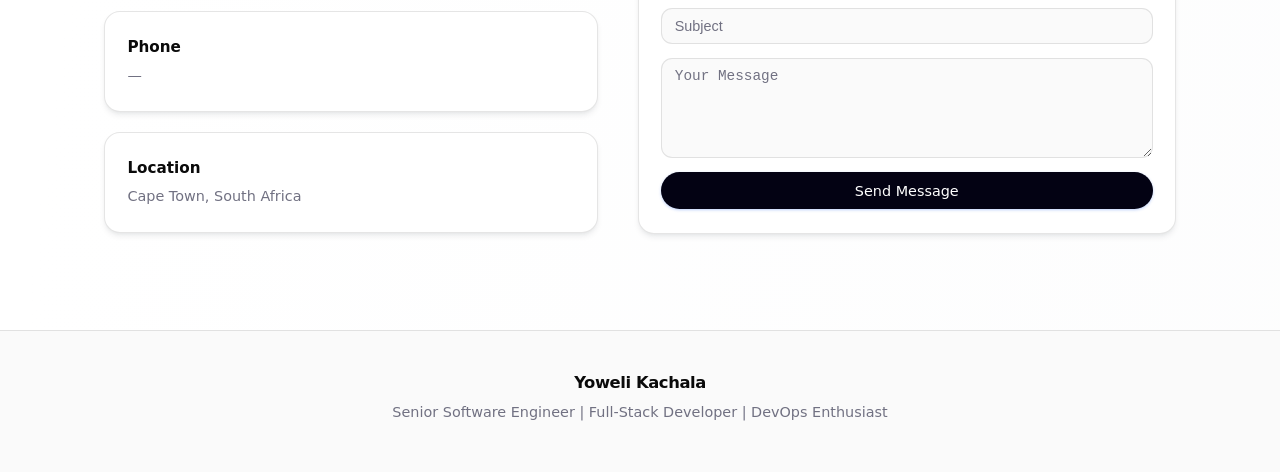
==== commit 0c62ea33: "Update portfolio from github-intel-service" ====
--- a/index.html
+++ b/index.html
@@ -1070,14 +1070,14 @@
       <span class="skill-distribution-pct">3.7%</span>
     </div>
 <div class="skill-distribution-row">
-      <span class="skill-distribution-label">Docker</span>
+      <span class="skill-distribution-label">DockerCompose</span>
       <div class="skill-distribution-bar-wrap">
         <div class="skill-distribution-bar" style="width: 4%"></div>
       </div>
       <span class="skill-distribution-pct">2.0%</span>
     </div>
 <div class="skill-distribution-row">
-      <span class="skill-distribution-label">DockerCompose</span>
+      <span class="skill-distribution-label">Docker</span>
       <div class="skill-distribution-bar-wrap">
         <div class="skill-distribution-bar" style="width: 4%"></div>
       </div>
